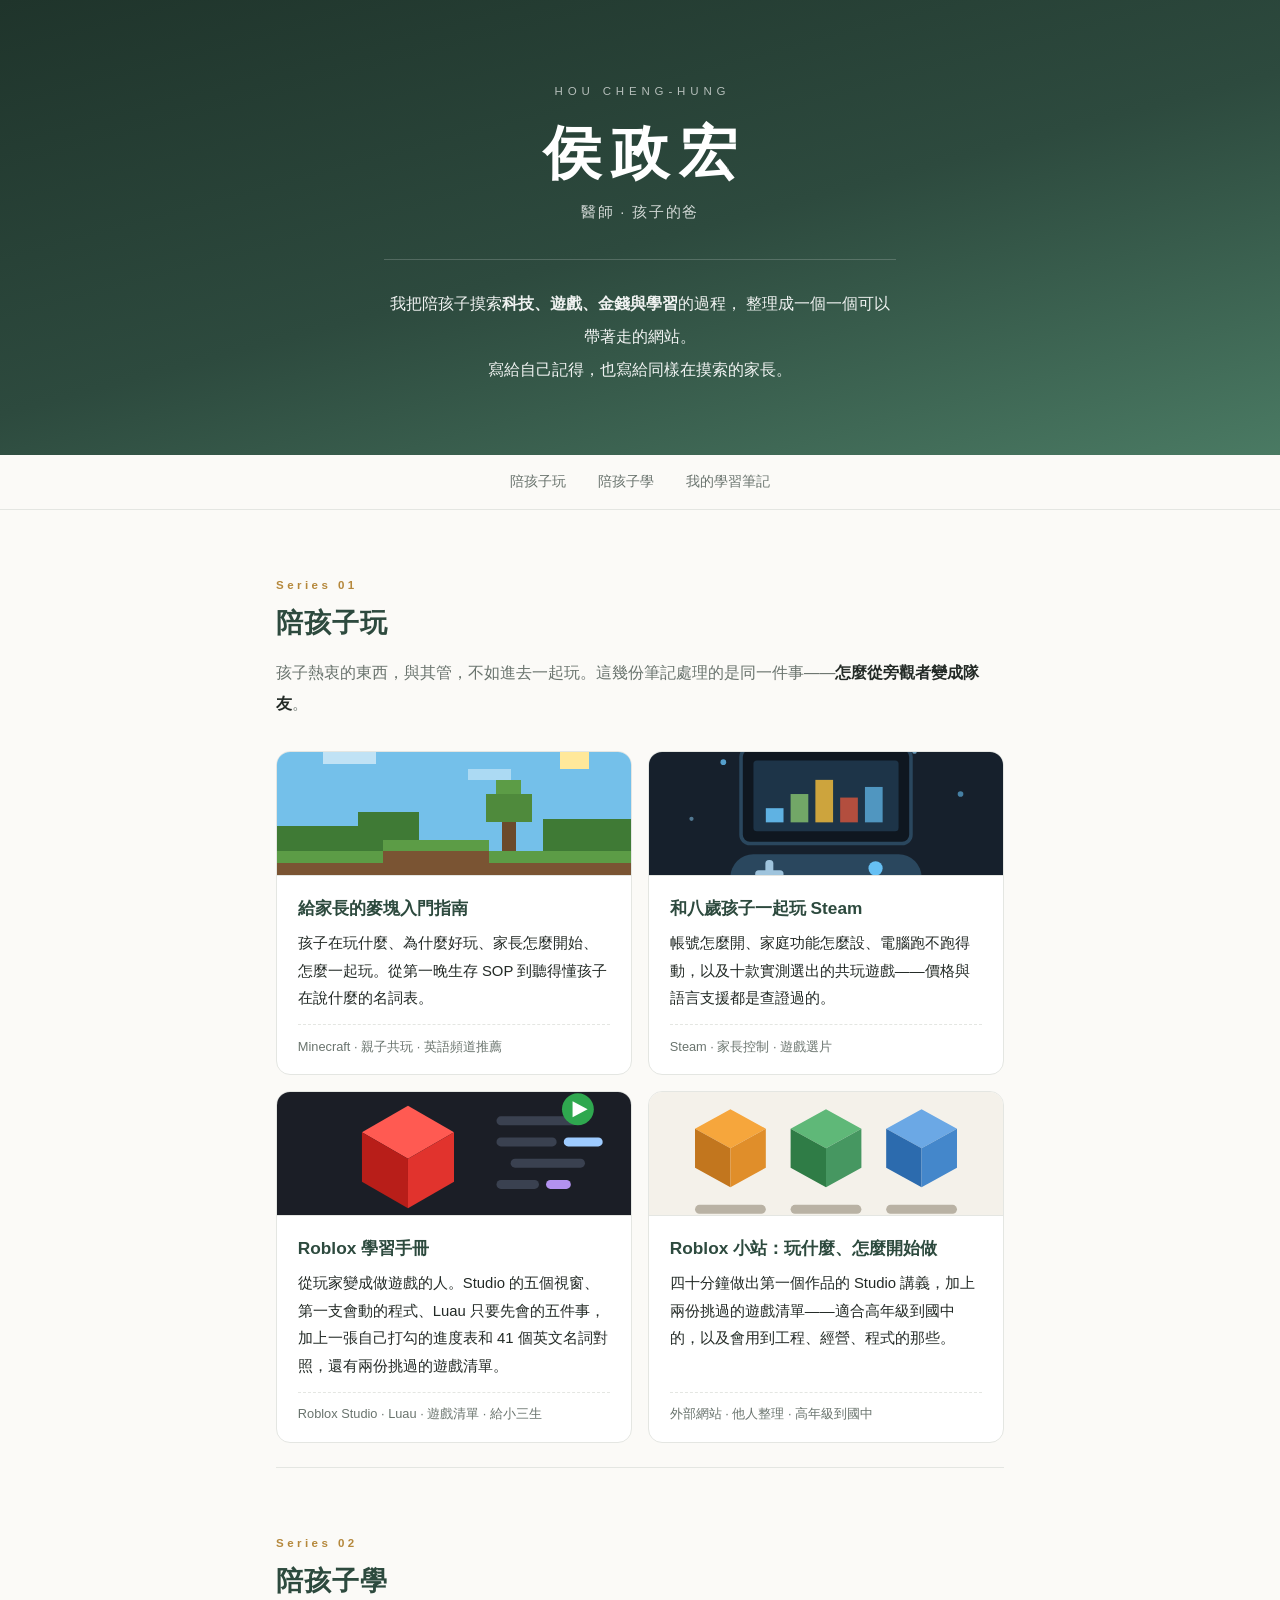
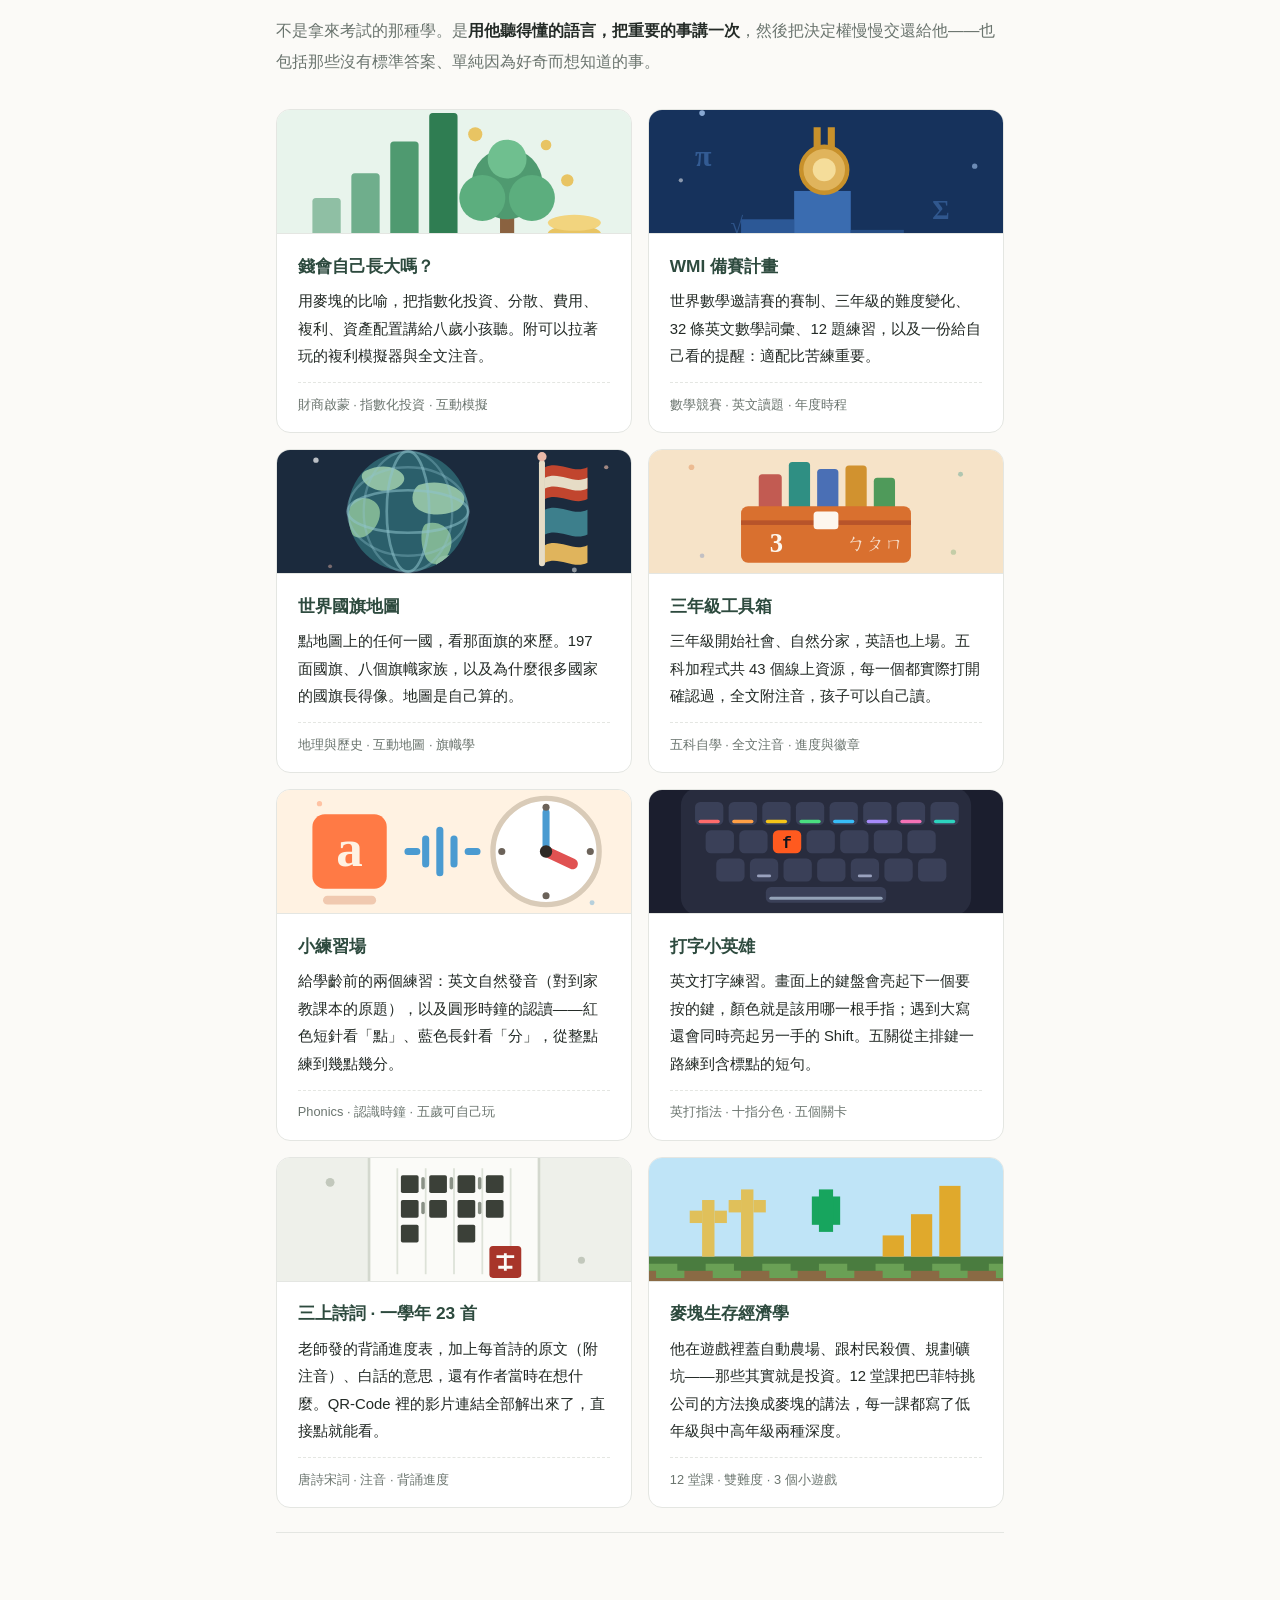
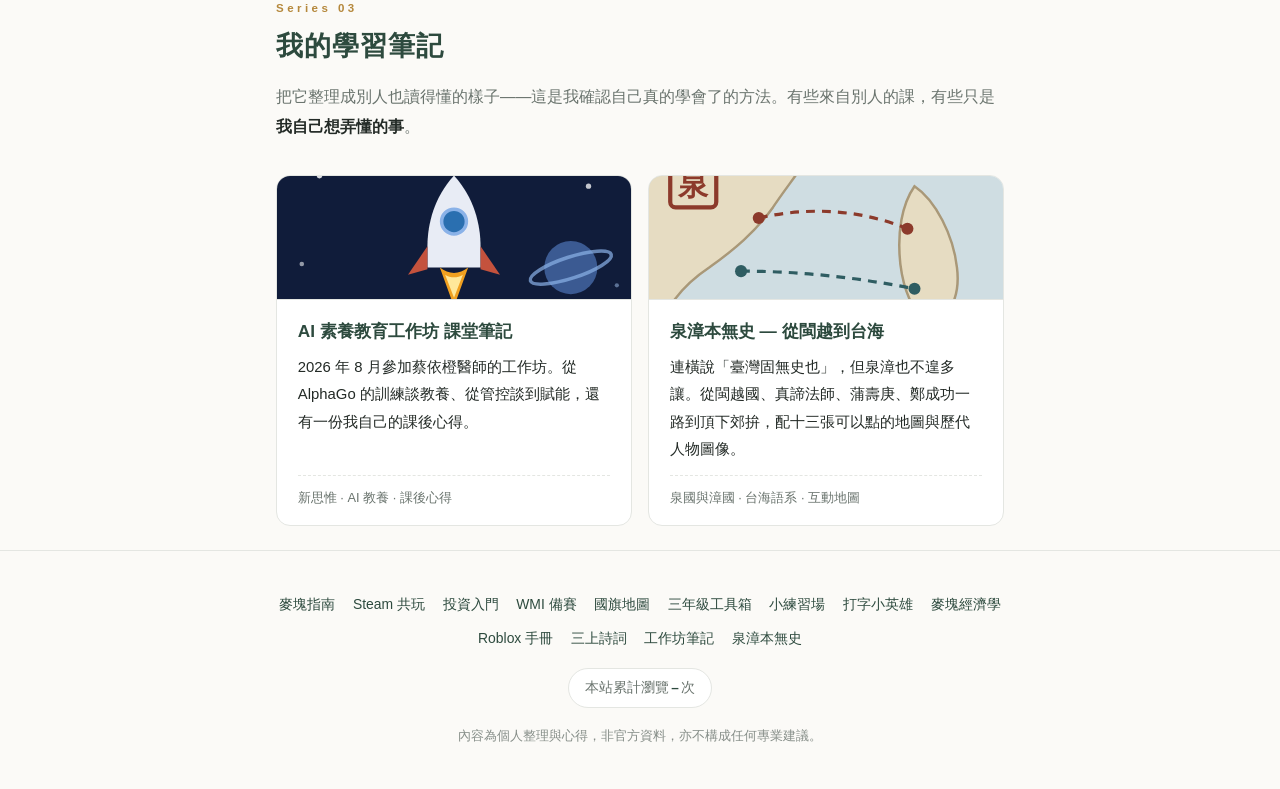
==== index.html @ ff779f2c "roblox: 加兩份自己挑的遊戲清單（第 10、11 章） 不轉載別站內容，重新挑、重新查證後自己寫：  - 10 玩什麼比較好：八款（不課金也玩得下去、開一局就能玩、多人才有趣），   另外三款「" ====
<!DOCTYPE html>
<html lang="zh-Hant">
<head>
<meta charset="UTF-8">
<meta name="viewport" content="width=device-width, initial-scale=1">
<meta name="robots" content="noindex, follow">
<title>侯政宏 — 陪孩子長大的數位筆記</title>
<meta name="description" content="醫師、兩個孩子的爸。把陪孩子摸索科技、遊戲、金錢與學習的過程，寫成一個一個可以帶著走的網站。">
<meta name="theme-color" content="#2d4a3e">
<link rel="stylesheet" href="style.css">
<link rel="icon" href="data:image/svg+xml,<svg xmlns='http://www.w3.org/2000/svg' viewBox='0 0 100 100'><text y='.9em' font-size='88'>🌳</text></svg>">
</head>
<body>

<header class="hero">
  <div class="wrap">
    <p class="kicker">HOU CHENG-HUNG</p>
    <h1>侯政宏</h1>
    <p class="role">醫師 · 孩子的爸</p>
    <p class="lede">
      我把陪孩子摸索<strong>科技、遊戲、金錢與學習</strong>的過程，
      整理成一個一個可以帶著走的網站。<br>
      寫給自己記得，也寫給同樣在摸索的家長。
    </p>
  </div>
</header>

<nav class="toc">
  <div class="wrap">
    <a href="#play">陪孩子玩</a>
    <a href="#learn">陪孩子學</a>
    <a href="#notes">我的學習筆記</a>
  </div>
</nav>

<main class="wrap">

<!-- ═══════ 陪孩子玩 ═══════ -->
<section id="play">
  <p class="series">Series 01</p>
  <h2>陪孩子玩</h2>
  <p class="intro">孩子熱衷的東西，與其管，不如進去一起玩。這幾份筆記處理的是同一件事——<strong>怎麼從旁觀者變成隊友</strong>。</p>

  <div class="cards">
    <a class="card mc" href="https://minecraft-parent-guide.pages.dev" target="_blank" rel="noopener">
      <div class="thumb">
        <svg viewBox="0 0 200 110" preserveAspectRatio="xMidYMid slice" shape-rendering="crispEdges" aria-hidden="true">
          <rect width="200" height="110" fill="#74c0ea"/>
          <rect x="160" y="14" width="16" height="16" fill="#ffe89a"/>
          <rect x="26" y="20" width="30" height="7" fill="#fff" opacity=".55"/>
          <rect x="38" y="13" width="18" height="7" fill="#fff" opacity=".55"/>
          <rect x="108" y="30" width="24" height="6" fill="#fff" opacity=".4"/>
          <rect x="0" y="62" width="46" height="48" fill="#3f7a35"/>
          <rect x="46" y="54" width="34" height="56" fill="#3f7a35"/>
          <rect x="150" y="58" width="50" height="52" fill="#3f7a35"/>
          <rect x="118" y="44" width="26" height="16" fill="#4f8a3c"/>
          <rect x="124" y="36" width="14" height="8" fill="#5c9c46"/>
          <rect x="127" y="60" width="8" height="16" fill="#6b4a2c"/>
          <rect x="0" y="76" width="200" height="7" fill="#5c9c46"/>
          <rect x="0" y="83" width="200" height="27" fill="#7a5433"/>
          <rect x="60" y="70" width="60" height="6" fill="#5c9c46"/>
          <rect x="60" y="76" width="60" height="34" fill="#7a5433"/>
          <rect x="22" y="92" width="8" height="8" fill="#9a958e"/>
          <rect x="166" y="94" width="8" height="8" fill="#4ee1d5"/>
          <rect x="88" y="90" width="8" height="8" fill="#4ee1d5"/>
        </svg>
      </div>
      <div class="body">
        <h3>給家長的麥塊入門指南</h3>
        <p>孩子在玩什麼、為什麼好玩、家長怎麼開始、怎麼一起玩。從第一晚生存 SOP 到聽得懂孩子在說什麼的名詞表。</p>
        <p class="meta">Minecraft · 親子共玩 · 英語頻道推薦</p>
      </div>
    </a>

    <a class="card st" href="https://steam-with-kids.pages.dev" target="_blank" rel="noopener">
      <div class="thumb">
        <svg viewBox="0 0 200 110" preserveAspectRatio="xMidYMid slice" aria-hidden="true">
          <rect width="200" height="110" fill="#16202c"/>
          <circle cx="42" cy="26" r="1.6" fill="#66c0f4" opacity=".8"/>
          <circle cx="150" cy="20" r="1.3" fill="#8ed0f8" opacity=".7"/>
          <circle cx="176" cy="44" r="1.6" fill="#66c0f4" opacity=".6"/>
          <circle cx="24" cy="58" r="1.2" fill="#8ed0f8" opacity=".5"/>
          <rect x="52" y="18" width="96" height="54" rx="5" fill="#0f1720" stroke="#2a475e" stroke-width="2"/>
          <rect x="59" y="25" width="82" height="40" rx="2" fill="#1d3448"/>
          <rect x="66" y="52" width="10" height="8" fill="#66c0f4" opacity=".9"/>
          <rect x="80" y="44" width="10" height="16" fill="#7cb46b" opacity=".9"/>
          <rect x="94" y="36" width="10" height="24" fill="#e0b13c" opacity=".9"/>
          <rect x="108" y="46" width="10" height="14" fill="#c4523d" opacity=".9"/>
          <rect x="122" y="40" width="10" height="20" fill="#66c0f4" opacity=".7"/>
          <rect x="46" y="78" width="108" height="26" rx="13" fill="#2a475e"/>
          <rect x="60" y="87" width="16" height="4.5" rx="2" fill="#9fc4dd"/>
          <rect x="65.75" y="81.25" width="4.5" height="16" rx="2" fill="#9fc4dd"/>
          <circle cx="128" cy="86" r="4" fill="#66c0f4"/>
          <circle cx="138" cy="94" r="4" fill="#7cb46b"/>
          <circle cx="118" cy="94" r="4" fill="#e0b13c"/>
          <circle cx="128" cy="102" r="4" fill="#c4523d"/>
        </svg>
      </div>
      <div class="body">
        <h3>和八歲孩子一起玩 Steam</h3>
        <p>帳號怎麼開、家庭功能怎麼設、電腦跑不跑得動，以及十款實測選出的共玩遊戲——價格與語言支援都是查證過的。</p>
        <p class="meta">Steam · 家長控制 · 遊戲選片</p>
      </div>
    </a>

    <a class="card rb" href="roblox/">
      <div class="thumb">
        <svg viewBox="0 0 200 110" preserveAspectRatio="xMidYMid slice" aria-hidden="true">
          <!-- slice 會裁掉上下，內容集中在 y=20~90 -->
          <rect width="200" height="110" fill="#1B1E26"/>
          <!-- 一塊立體的積木 -->
          <path d="M74 28 L100 43 L74 58 L48 43 Z" fill="#FF5A52"/>
          <path d="M48 43 L74 58 L74 86 L48 71 Z" fill="#B81E19"/>
          <path d="M100 43 L74 58 L74 86 L100 71 Z" fill="#E1332D"/>
          <!-- 旁邊是它的程式碼 -->
          <g fill="#3A4150">
            <rect x="124" y="34" width="46" height="5" rx="2.5"/>
            <rect x="124" y="46" width="34" height="5" rx="2.5"/>
            <rect x="132" y="58" width="42" height="5" rx="2.5"/>
            <rect x="124" y="70" width="24" height="5" rx="2.5"/>
          </g>
          <rect x="162" y="46" width="22" height="5" rx="2.5" fill="#9ECBFF"/>
          <rect x="152" y="70" width="14" height="5" rx="2.5" fill="#B392F0"/>
          <!-- 執行鍵 -->
          <circle cx="170" cy="30" r="9" fill="#2FA84F"/>
          <path d="M167 25.5 L175.5 30 L167 34.5 Z" fill="#fff"/>
        </svg>
      </div>
      <div class="body">
        <h3>Roblox 學習手冊</h3>
        <p>從玩家變成做遊戲的人。Studio 的五個視窗、第一支會動的程式、Luau 只要先會的五件事，加上一張自己打勾的進度表和 41 個英文名詞對照，還有兩份挑過的遊戲清單。</p>
        <p class="meta">Roblox Studio · Luau · 遊戲清單 · 給小三生</p>
      </div>
    </a>

    <a class="card rl" href="https://roblox-lessons.kerker0415.workers.dev" target="_blank" rel="noopener">
      <div class="thumb">
        <svg viewBox="0 0 200 110" preserveAspectRatio="xMidYMid slice" aria-hidden="true">
          <rect width="200" height="110" fill="#F4F1EA"/>
          <!-- 三塊積木＝三份清單 -->
          <path d="M46 30 L66 41 L46 52 L26 41 Z" fill="#F6A63C"/>
          <path d="M26 41 L46 52 L46 74 L26 63 Z" fill="#C2761E"/>
          <path d="M66 41 L46 52 L46 74 L66 63 Z" fill="#E08E2A"/>
          <path d="M100 30 L120 41 L100 52 L80 41 Z" fill="#5FB878"/>
          <path d="M80 41 L100 52 L100 74 L80 63 Z" fill="#2F7C46"/>
          <path d="M120 41 L100 52 L100 74 L120 63 Z" fill="#469761"/>
          <path d="M154 30 L174 41 L154 52 L134 41 Z" fill="#6BA8E5"/>
          <path d="M134 41 L154 52 L154 74 L134 63 Z" fill="#2C6BAE"/>
          <path d="M174 41 L154 52 L154 74 L174 63 Z" fill="#4487CB"/>
          <rect x="26" y="84" width="40" height="5" rx="2.5" fill="#B9B2A4"/>
          <rect x="80" y="84" width="40" height="5" rx="2.5" fill="#B9B2A4"/>
          <rect x="134" y="84" width="40" height="5" rx="2.5" fill="#B9B2A4"/>
        </svg>
      </div>
      <div class="body">
        <h3>Roblox 小站：玩什麼、怎麼開始做</h3>
        <p>四十分鐘做出第一個作品的 Studio 講義，加上兩份挑過的遊戲清單——適合高年級到國中的，以及會用到工程、經營、程式的那些。</p>
        <p class="meta">外部網站 · 他人整理 · 高年級到國中</p>
      </div>
    </a>
  </div>
</section>

<!-- ═══════ 陪孩子學 ═══════ -->
<section id="learn">
  <p class="series">Series 02</p>
  <h2>陪孩子學</h2>
  <p class="intro">不是拿來考試的那種學。是<strong>用他聽得懂的語言，把重要的事講一次</strong>，然後把決定權慢慢交還給他——也包括那些沒有標準答案、單純因為好奇而想知道的事。</p>

  <div class="cards">
    <a class="card iv" href="https://kids-investing.pages.dev" target="_blank" rel="noopener">
      <div class="thumb">
        <svg viewBox="0 0 200 110" preserveAspectRatio="xMidYMid slice" aria-hidden="true">
          <rect width="200" height="110" fill="#e8f4ec"/>
          <rect x="0" y="92" width="200" height="18" fill="#c9e3d2"/>
          <rect x="20" y="70" width="16" height="22" rx="2" fill="#8fbfa4"/>
          <rect x="42" y="56" width="16" height="36" rx="2" fill="#6fae8c"/>
          <rect x="64" y="38" width="16" height="54" rx="2" fill="#4f9a70"/>
          <rect x="86" y="22" width="16" height="70" rx="2" fill="#2f7d52"/>
          <rect x="126" y="80" width="8" height="14" fill="#8a6240"/>
          <circle cx="130" cy="62" r="20" fill="#4f9a70"/>
          <circle cx="116" cy="70" r="13" fill="#5cae7e"/>
          <circle cx="144" cy="70" r="13" fill="#5cae7e"/>
          <circle cx="130" cy="48" r="11" fill="#6fbf8f"/>
          <ellipse cx="168" cy="96" rx="15" ry="4.5" fill="#d9b04a"/>
          <ellipse cx="168" cy="90" rx="15" ry="4.5" fill="#e8c463"/>
          <ellipse cx="168" cy="84" rx="15" ry="4.5" fill="#f2d47e"/>
          <circle cx="112" cy="34" r="4" fill="#e8c463"/>
          <circle cx="152" cy="40" r="3" fill="#e8c463"/>
          <circle cx="164" cy="60" r="3.5" fill="#e8c463"/>
        </svg>
      </div>
      <div class="body">
        <h3>錢會自己長大嗎？</h3>
        <p>用麥塊的比喻，把指數化投資、分散、費用、複利、資產配置講給八歲小孩聽。附可以拉著玩的複利模擬器與全文注音。</p>
        <p class="meta">財商啟蒙 · 指數化投資 · 互動模擬</p>
      </div>
    </a>

    <a class="card wm" href="https://wmi-prep.pages.dev" target="_blank" rel="noopener">
      <div class="thumb">
        <svg viewBox="0 0 200 110" preserveAspectRatio="xMidYMid slice" aria-hidden="true">
          <rect width="200" height="110" fill="#16325c"/>
          <circle cx="30" cy="22" r="1.6" fill="#a5c6f0" opacity=".8"/>
          <circle cx="168" cy="18" r="1.3" fill="#fff" opacity=".7"/>
          <circle cx="184" cy="52" r="1.5" fill="#a5c6f0" opacity=".6"/>
          <circle cx="18" cy="60" r="1.2" fill="#fff" opacity=".5"/>
          <text x="26" y="52" font-size="17" font-weight="700" fill="#4b7dc0" opacity=".55" font-family="Georgia,serif">π</text>
          <text x="160" y="82" font-size="15" font-weight="700" fill="#4b7dc0" opacity=".5" font-family="Georgia,serif">Σ</text>
          <text x="46" y="90" font-size="13" font-weight="700" fill="#4b7dc0" opacity=".45" font-family="Georgia,serif">√</text>
          <rect x="52" y="82" width="30" height="28" fill="#2c5896"/>
          <rect x="82" y="66" width="32" height="44" fill="#3a6cb0"/>
          <rect x="114" y="88" width="30" height="22" fill="#264d84"/>
          <text x="62" y="102" font-size="13" font-weight="800" fill="#a5c6f0">2</text>
          <text x="93" y="104" font-size="13" font-weight="800" fill="#cfe0f7">1</text>
          <text x="124" y="105" font-size="12" font-weight="800" fill="#8fb2e0">3</text>
          <rect x="93" y="30" width="4" height="16" fill="#c8912b"/>
          <rect x="101" y="30" width="4" height="16" fill="#c8912b"/>
          <circle cx="99" cy="54" r="13" fill="#e0b45c" stroke="#c8912b" stroke-width="2.5"/>
          <circle cx="99" cy="54" r="6.5" fill="#f5dd9a"/>
        </svg>
      </div>
      <div class="body">
        <h3>WMI 備賽計畫</h3>
        <p>世界數學邀請賽的賽制、三年級的難度變化、32 條英文數學詞彙、12 題練習，以及一份給自己看的提醒：適配比苦練重要。</p>
        <p class="meta">數學競賽 · 英文讀題 · 年度時程</p>
      </div>
    </a>

    <a class="card wf" href="https://world-flags.pages.dev" target="_blank" rel="noopener">
      <div class="thumb">
        <svg viewBox="0 0 200 110" preserveAspectRatio="xMidYMid slice" aria-hidden="true">
          <!-- slice 會裁掉上下，重要內容都放在 y=20~90 之間 -->
          <defs><clipPath id="wf-globe"><circle cx="74" cy="55" r="34"/></clipPath></defs>
          <rect width="200" height="110" fill="#1b2a3d"/>
          <circle cx="22" cy="26" r="1.5" fill="#fff" opacity=".7"/>
          <circle cx="186" cy="30" r="1.2" fill="#e9b8a8" opacity=".65"/>
          <circle cx="168" cy="88" r="1.4" fill="#fff" opacity=".5"/>
          <circle cx="30" cy="86" r="1.1" fill="#e9b8a8" opacity=".45"/>
          <!-- 地球 -->
          <circle cx="74" cy="55" r="34" fill="#2b5f6b"/>
          <!-- 陸塊夾在球內，不會溢出邊緣 -->
          <g clip-path="url(#wf-globe)">
            <path d="M50 32c8-4 17-3 21 2 3 4-2 8-7 9-6 1-12-1-15-5-2-3-1-5 1-6z" fill="#8fbfa4"/>
            <path d="M45 48c6-2 12 1 13 6 1 6-3 12-8 15-4 2-8 0-9-4-2-7 0-15 4-17z" fill="#7fb494"/>
            <path d="M80 40c9-3 19-1 24 4 4 4 1 9-4 11-8 3-18 2-22-3-3-4-1-10 2-12z" fill="#8fbfa4"/>
            <path d="M84 62c6-2 12 1 14 6 2 6-1 13-6 16-4 2-8-1-9-6-2-6-2-14 1-16z" fill="#7fb494"/>
            <path d="M95 80c4-1 8 1 8 4s-4 6-8 5-6-3-5-6c1-2 3-3 5-3z" fill="#8fbfa4"/>
          </g>
          <ellipse cx="74" cy="55" rx="34" ry="12" fill="none" stroke="#8fc4cd" stroke-width="1.5" opacity=".55"/>
          <ellipse cx="74" cy="55" rx="34" ry="25" fill="none" stroke="#8fc4cd" stroke-width="1.3" opacity=".35"/>
          <ellipse cx="74" cy="55" rx="12" ry="34" fill="none" stroke="#8fc4cd" stroke-width="1.5" opacity=".55"/>
          <ellipse cx="74" cy="55" rx="25" ry="34" fill="none" stroke="#8fc4cd" stroke-width="1.3" opacity=".35"/>
          <!-- 旗桿與國旗 -->
          <rect x="148" y="26" width="3.4" height="60" rx="1.7" fill="#e6dcc6"/>
          <circle cx="149.7" cy="24" r="2.6" fill="#e9b8a8"/>
          <path d="M151.4 30c8-4 16 4 24 0v18c-8 4-16-4-24 0z" fill="#c1452e"/>
          <path d="M151.4 36c8-4 16 4 24 0v6c-8 4-16-4-24 0z" fill="#e6dcc6"/>
          <path d="M151.4 54c8-4 16 4 24 0v14c-8 4-16-4-24 0z" fill="#3d7f8c"/>
          <path d="M151.4 74c8-4 16 4 24 0v10c-8 4-16-4-24 0z" fill="#e0b45c"/>
        </svg>
      </div>
      <div class="body">
        <h3>世界國旗地圖</h3>
        <p>點地圖上的任何一國，看那面旗的來歷。197 面國旗、八個旗幟家族，以及為什麼很多國家的國旗長得像。地圖是自己算的。</p>
        <p class="meta">地理與歷史 · 互動地圖 · 旗幟學</p>
      </div>
    </a>

    <a class="card g3" href="https://grade3-toolbox.pages.dev" target="_blank" rel="noopener">
      <div class="thumb">
        <svg viewBox="0 0 200 110" preserveAspectRatio="xMidYMid slice" aria-hidden="true">
          <!-- slice 會裁掉上下，內容集中在 y=20~90 -->
          <rect width="200" height="110" fill="#f6e3c8"/>
          <circle cx="24" cy="30" r="1.6" fill="#d9702f" opacity=".35"/>
          <circle cx="176" cy="34" r="1.4" fill="#2f8f83" opacity=".35"/>
          <circle cx="30" cy="80" r="1.3" fill="#4a6fb5" opacity=".3"/>
          <circle cx="172" cy="78" r="1.5" fill="#4f9a5a" opacity=".3"/>
          <!-- 箱子後面露出來的五科 -->
          <rect x="62" y="34" width="13" height="22" rx="2" fill="#c25b52"/>
          <rect x="79" y="27" width="12" height="29" rx="2" fill="#2f8f83"/>
          <rect x="95" y="31" width="12" height="25" rx="2" fill="#4a6fb5"/>
          <rect x="111" y="29" width="12" height="27" rx="2" fill="#d1922f"/>
          <rect x="127" y="36" width="12" height="20" rx="2" fill="#4f9a5a"/>
          <!-- 工具箱 -->
          <rect x="52" y="52" width="96" height="32" rx="4" fill="#d9702f"/>
          <rect x="52" y="60" width="96" height="2.6" fill="#b8542a"/>
          <rect x="93" y="55" width="14" height="10" rx="2" fill="#fdf7ee"/>
          <text x="72" y="78" font-family="Georgia, serif" font-size="15" font-weight="700"
                fill="#fdf7ee" text-anchor="middle">3</text>
          <text x="128" y="77" font-family="Georgia, serif" font-size="11"
                fill="#fdf7ee" opacity=".85" text-anchor="middle">ㄅㄆㄇ</text>
        </svg>
      </div>
      <div class="body">
        <h3>三年級工具箱</h3>
        <p>三年級開始社會、自然分家，英語也上場。五科加程式共 43 個線上資源，每一個都實際打開確認過，全文附注音，孩子可以自己讀。</p>
        <p class="meta">五科自學 · 全文注音 · 進度與徽章</p>
      </div>
    </a>

    <a class="card kp" href="https://kids-practice-7q9.pages.dev" target="_blank" rel="noopener">
      <div class="thumb">
        <svg viewBox="0 0 200 110" preserveAspectRatio="xMidYMid slice" aria-hidden="true">
          <!-- slice 會裁掉上下，內容集中在 y=20~90 -->
          <rect width="200" height="110" fill="#fff2e2"/>
          <circle cx="24" cy="28" r="1.5" fill="#ff7a45" opacity=".4"/>
          <circle cx="178" cy="84" r="1.4" fill="#4a9bd1" opacity=".4"/>
          <!-- 左：字母卡 -->
          <rect x="20" y="34" width="42" height="42" rx="7" fill="#ff7a45"/>
          <text x="41" y="63" font-family="Georgia, serif" font-size="30" font-weight="700"
                fill="#fff2e2" text-anchor="middle">a</text>
          <rect x="26" y="80" width="30" height="5" rx="2.5" fill="#f0c9b0"/>
          <!-- 中：發音波 -->
          <path d="M74 55h5M84 48v14M92 43v24M100 48v14M108 55h5" stroke="#4a9bd1"
                stroke-width="4" stroke-linecap="round" fill="none"/>
          <!-- 右：時鐘（短針紅、長針藍，與站內一致） -->
          <circle cx="152" cy="55" r="30" fill="#fff" stroke="#d9cbb8" stroke-width="3"/>
          <line x1="152" y1="55" x2="152" y2="33" stroke="#4a9bd1" stroke-width="4" stroke-linecap="round"/>
          <line x1="152" y1="55" x2="167" y2="62" stroke="#e05252" stroke-width="6" stroke-linecap="round"/>
          <circle cx="152" cy="55" r="3.5" fill="#2f2a26"/>
          <circle cx="152" cy="30" r="2" fill="#6b6259"/><circle cx="177" cy="55" r="2" fill="#6b6259"/>
          <circle cx="152" cy="80" r="2" fill="#6b6259"/><circle cx="127" cy="55" r="2" fill="#6b6259"/>
        </svg>
      </div>
      <div class="body">
        <h3>小練習場</h3>
        <p>給學齡前的兩個練習：英文自然發音（對到家教課本的原題），以及圓形時鐘的認讀——紅色短針看「點」、藍色長針看「分」，從整點練到幾點幾分。</p>
        <p class="meta">Phonics · 認識時鐘 · 五歲可自己玩</p>
      </div>
    </a>

    <a class="card th" href="typing-hero/">
      <div class="thumb">
        <svg viewBox="0 0 200 110" preserveAspectRatio="xMidYMid slice" aria-hidden="true">
          <!-- slice 會裁掉上下，鍵盤壓在 y=27~84 之間 -->
          <rect width="200" height="110" fill="#1B1E2E"/>
          <rect x="18" y="19" width="164" height="72" rx="10" fill="#282C3E"/>
          <!-- 第一排：鍵底的顏色線就是該用哪根手指 -->
          <g fill="#3A4058">
            <rect x="26" y="27" width="16" height="13" rx="3"/>
            <rect x="45" y="27" width="16" height="13" rx="3"/>
            <rect x="64" y="27" width="16" height="13" rx="3"/>
            <rect x="83" y="27" width="16" height="13" rx="3"/>
            <rect x="102" y="27" width="16" height="13" rx="3"/>
            <rect x="121" y="27" width="16" height="13" rx="3"/>
            <rect x="140" y="27" width="16" height="13" rx="3"/>
            <rect x="159" y="27" width="16" height="13" rx="3"/>
          </g>
          <g>
            <rect x="28" y="37" width="12" height="2" rx="1" fill="#FF6B6B"/>
            <rect x="47" y="37" width="12" height="2" rx="1" fill="#FF9F45"/>
            <rect x="66" y="37" width="12" height="2" rx="1" fill="#F5C518"/>
            <rect x="85" y="37" width="12" height="2" rx="1" fill="#4ADE80"/>
            <rect x="104" y="37" width="12" height="2" rx="1" fill="#38BDF8"/>
            <rect x="123" y="37" width="12" height="2" rx="1" fill="#A78BFA"/>
            <rect x="142" y="37" width="12" height="2" rx="1" fill="#F472B6"/>
            <rect x="161" y="37" width="12" height="2" rx="1" fill="#2DD4BF"/>
          </g>
          <!-- 第二排：中間那顆是「下一個要按的鍵」，亮成該手指的顏色 -->
          <g fill="#3A4058">
            <rect x="32" y="43" width="16" height="13" rx="3"/>
            <rect x="51" y="43" width="16" height="13" rx="3"/>
            <rect x="89" y="43" width="16" height="13" rx="3"/>
            <rect x="108" y="43" width="16" height="13" rx="3"/>
            <rect x="127" y="43" width="16" height="13" rx="3"/>
            <rect x="146" y="43" width="16" height="13" rx="3"/>
          </g>
          <rect x="70" y="43" width="16" height="13" rx="3" fill="#FF5A1F"/>
          <text x="78" y="53" font-size="9" font-weight="700" fill="#10131C"
                font-family="Consolas, ui-monospace, monospace" text-anchor="middle">f</text>
          <!-- 第三排：F、J 上的定位凸點 -->
          <g fill="#3A4058">
            <rect x="38" y="59" width="16" height="13" rx="3"/>
            <rect x="57" y="59" width="16" height="13" rx="3"/>
            <rect x="76" y="59" width="16" height="13" rx="3"/>
            <rect x="95" y="59" width="16" height="13" rx="3"/>
            <rect x="114" y="59" width="16" height="13" rx="3"/>
            <rect x="133" y="59" width="16" height="13" rx="3"/>
            <rect x="152" y="59" width="16" height="13" rx="3"/>
          </g>
          <rect x="61" y="68" width="8" height="1.6" rx="0.8" fill="#9AA2BE"/>
          <rect x="118" y="68" width="8" height="1.6" rx="0.8" fill="#9AA2BE"/>
          <!-- 空白鍵 -->
          <rect x="66" y="75" width="68" height="9" rx="3" fill="#3A4058"/>
          <rect x="68" y="80.5" width="64" height="1.8" rx="0.9" fill="#94A3B8"/>
        </svg>
      </div>
      <div class="body">
        <h3>打字小英雄</h3>
        <p>英文打字練習。畫面上的鍵盤會亮起下一個要按的鍵，顏色就是該用哪一根手指；遇到大寫還會同時亮起另一手的 Shift。五關從主排鍵一路練到含標點的短句。</p>
        <p class="meta">英打指法 · 十指分色 · 五個關卡</p>
      </div>
    </a>

    <a class="card po" href="poems/">
      <div class="thumb">
        <svg viewBox="0 0 200 110" preserveAspectRatio="xMidYMid slice" aria-hidden="true">
          <!-- slice 會裁掉上下，內容集中在 y=20~90 -->
          <rect width="200" height="110" fill="#EEF0EA"/>
          <!-- 一張詩箋，直式行線 -->
          <rect x="52" y="18" width="96" height="76" rx="2" fill="#FBFBF8" stroke="#D3D8CE" stroke-width="1.5"/>
          <g stroke="#DDE2D8" stroke-width="1">
            <path d="M68 26 V86 M84 26 V86 M100 26 V86 M116 26 V86 M132 26 V86"/>
          </g>
          <!-- 直排的字，用短線代表 -->
          <g fill="#3B4038">
            <rect x="70" y="30" width="10" height="10" rx="1"/>
            <rect x="70" y="44" width="10" height="10" rx="1"/>
            <rect x="70" y="58" width="10" height="10" rx="1"/>
            <rect x="86" y="30" width="10" height="10" rx="1"/>
            <rect x="86" y="44" width="10" height="10" rx="1"/>
            <rect x="102" y="30" width="10" height="10" rx="1"/>
            <rect x="102" y="44" width="10" height="10" rx="1"/>
            <rect x="102" y="58" width="10" height="10" rx="1"/>
            <rect x="118" y="30" width="10" height="10" rx="1"/>
            <rect x="118" y="44" width="10" height="10" rx="1"/>
          </g>
          <!-- 注音：字右邊的小點 -->
          <g fill="#8A9186">
            <rect x="81.5" y="31" width="2" height="7" rx="1"/>
            <rect x="81.5" y="45" width="2" height="7" rx="1"/>
            <rect x="97.5" y="31" width="2" height="7" rx="1"/>
            <rect x="113.5" y="31" width="2" height="7" rx="1"/>
            <rect x="113.5" y="45" width="2" height="7" rx="1"/>
          </g>
          <!-- 印泥章 -->
          <rect x="120" y="70" width="18" height="18" rx="2" fill="#A8352A"/>
          <g stroke="#FBFBF8" stroke-width="1.6" fill="none">
            <path d="M124 76 h10 M129 74 v10 M125 82 h8"/>
          </g>
          <!-- 左右留白處的墨點 -->
          <circle cx="30" cy="34" r="2.5" fill="#C2C8BC"/>
          <circle cx="172" cy="78" r="2" fill="#C2C8BC"/>
        </svg>
      </div>
      <div class="body">
        <h3>三上詩詞 · 一學年 23 首</h3>
        <p>老師發的背誦進度表，加上每首詩的原文（附注音）、白話的意思，還有作者當時在想什麼。QR-Code 裡的影片連結全部解出來了，直接點就能看。</p>
        <p class="meta">唐詩宋詞 · 注音 · 背誦進度</p>
      </div>
    </a>

    <a class="card me" href="https://minecraft-economy-9l2.pages.dev" target="_blank" rel="noopener">
      <div class="thumb">
        <svg viewBox="0 0 200 110" preserveAspectRatio="xMidYMid slice" aria-hidden="true">
          <!-- 全部用直角方塊，不用曲線——麥塊的識別就是方塊 -->
          <rect width="200" height="110" fill="#bfe4f7"/>
          <rect x="0" y="76" width="200" height="34" fill="#8a6a44"/>
          <rect x="0" y="76" width="200" height="8" fill="#4a7c3f"/>
          <rect x="0" y="82" width="200" height="4"
                fill="none" stroke="#6aa055" stroke-width="4" stroke-dasharray="16 16"/>
          <!-- 左：一株小麥 -->
          <g fill="#e0c05a">
            <rect x="30" y="44" width="7" height="32"/><rect x="23" y="50" width="7" height="7"/><rect x="37" y="50" width="7" height="7"/>
            <rect x="52" y="38" width="7" height="38"/><rect x="45" y="44" width="7" height="7"/><rect x="59" y="44" width="7" height="7"/>
          </g>
          <!-- 中：綠寶石 -->
          <g fill="#17a55e">
            <rect x="92" y="42" width="16" height="16"/><rect x="96" y="38" width="8" height="24"/>
          </g>
          <!-- 右：一根柱子上疊高的方塊，代表會長大 -->
          <g fill="#e0a92c">
            <rect x="132" y="64" width="12" height="12"/>
            <rect x="148" y="52" width="12" height="24"/>
            <rect x="164" y="36" width="12" height="40"/>
          </g>
        </svg>
      </div>
      <div class="body">
        <h3>麥塊生存經濟學</h3>
        <p>他在遊戲裡蓋自動農場、跟村民殺價、規劃礦坑——那些其實就是投資。12 堂課把巴菲特挑公司的方法換成麥塊的講法，每一課都寫了低年級與中高年級兩種深度。</p>
        <p class="meta">12 堂課 · 雙難度 · 3 個小遊戲</p>
      </div>
    </a>
  </div>
</section>

<!-- ═══════ 學習筆記 ═══════ -->
<section id="notes">
  <p class="series">Series 03</p>
  <h2>我的學習筆記</h2>
  <p class="intro">把它整理成別人也讀得懂的樣子——這是我確認自己真的學會了的方法。有些來自別人的課，有些只是<strong>我自己想弄懂的事</strong>。</p>

  <div class="cards">
    <a class="card ai" href="https://ai-literacy-notes.pages.dev" target="_blank" rel="noopener">
      <div class="thumb">
        <svg viewBox="0 0 200 110" preserveAspectRatio="xMidYMid slice" aria-hidden="true">
          <rect width="200" height="110" fill="#101c3a"/>
          <circle cx="24" cy="20" r="1.6" fill="#fff" opacity=".85"/>
          <circle cx="58" cy="12" r="1.1" fill="#a5c6f0" opacity=".7"/>
          <circle cx="176" cy="26" r="1.5" fill="#fff" opacity=".75"/>
          <circle cx="150" cy="14" r="1.1" fill="#a5c6f0" opacity=".6"/>
          <circle cx="14" cy="70" r="1.3" fill="#fff" opacity=".55"/>
          <circle cx="192" cy="82" r="1.2" fill="#a5c6f0" opacity=".5"/>
          <circle cx="36" cy="96" r="1.4" fill="#fff" opacity=".45"/>
          <circle cx="166" cy="72" r="15" fill="#3b5a92"/>
          <ellipse cx="166" cy="72" rx="24" ry="6" fill="none" stroke="#8ab2e8" stroke-width="2" opacity=".7" transform="rotate(-18 166 72)"/>
          <path d="M100 20 c11 12 15 27 15 40 l0 12 -30 0 0 -12 c0 -13 4 -28 15 -40 z" fill="#e8ecf5"/>
          <circle cx="100" cy="46" r="7" fill="#2a6fb0" stroke="#8ab2e8" stroke-width="2"/>
          <path d="M85 60 l-11 16 11 -3 z" fill="#c4523d"/>
          <path d="M115 60 l11 16 -11 -3 z" fill="#c4523d"/>
          <path d="M92 72 l8 22 8 -22 c-5 4 -11 4 -16 0 z" fill="#f0a020"/>
          <path d="M95 76 l5 13 5 -13 c-3 2 -7 2 -10 0 z" fill="#ffe89a"/>
        </svg>
      </div>
      <div class="body">
        <h3>AI 素養教育工作坊 課堂筆記</h3>
        <p>2026 年 8 月參加蔡依橙醫師的工作坊。從 AlphaGo 的訓練談教養、從管控談到賦能，還有一份我自己的課後心得。</p>
        <p class="meta">新思惟 · AI 教養 · 課後心得</p>
      </div>
    </a>

    <a class="card qz" href="https://taihai-history.pages.dev" target="_blank" rel="noopener">
      <div class="thumb">
        <svg viewBox="0 0 200 110" preserveAspectRatio="xMidYMid slice" aria-hidden="true">
          <rect width="200" height="110" fill="#cfdde2"/>
          <!-- 閩地：泉漳一帶的海岸 -->
          <path d="M0 0 L96 0 C88 14 78 26 70 38 C60 52 48 62 34 72 C22 80 10 92 4 110 L0 110 Z" fill="#e6dcc2"/>
          <path d="M96 0 C88 14 78 26 70 38 C60 52 48 62 34 72 C22 80 10 92 4 110" fill="none" stroke="#a99878" stroke-width="1.4"/>
          <!-- 台灣 -->
          <path d="M150 26 C162 34 172 54 174 72 C176 88 170 100 160 104 C150 100 144 86 142 70 C140 52 143 36 150 26 Z" fill="#e6dcc2" stroke="#a99878" stroke-width="1.4"/>
          <!-- 對渡航線 -->
          <path d="M62 44 Q106 34 146 50" fill="none" stroke="#8c3a2b" stroke-width="1.8" stroke-dasharray="5 4"/>
          <path d="M52 74 Q100 74 150 84" fill="none" stroke="#2f5d62" stroke-width="1.8" stroke-dasharray="5 4"/>
          <!-- 口岸 -->
          <circle cx="62" cy="44" r="3.4" fill="#8c3a2b"/>
          <circle cx="146" cy="50" r="3.4" fill="#8c3a2b"/>
          <circle cx="52" cy="74" r="3.4" fill="#2f5d62"/>
          <circle cx="150" cy="84" r="3.4" fill="#2f5d62"/>
          <!-- 鈐印 -->
          <rect x="12" y="12" width="26" height="26" rx="3" fill="none" stroke="#8c3a2b" stroke-width="2.4"/>
          <text x="25" y="31" text-anchor="middle" font-size="17" font-weight="700"
                font-family="Noto Serif TC, Songti TC, PMingLiU, serif" fill="#8c3a2b">泉</text>
        </svg>
      </div>
      <div class="body">
        <h3>泉漳本無史 — 從閩越到台海</h3>
        <p>連橫說「臺灣固無史也」，但泉漳也不遑多讓。從閩越國、真諦法師、蒲壽庚、鄭成功一路到頂下郊拚，配十三張可以點的地圖與歷代人物圖像。</p>
        <p class="meta">泉國與漳國 · 台海語系 · 互動地圖</p>
      </div>
    </a>
  </div>
</section>

</main>

<footer>
  <div class="wrap">
    <p class="sites">
      <a href="https://minecraft-parent-guide.pages.dev" target="_blank" rel="noopener">麥塊指南</a>
      <a href="https://steam-with-kids.pages.dev" target="_blank" rel="noopener">Steam 共玩</a>
      <a href="https://kids-investing.pages.dev" target="_blank" rel="noopener">投資入門</a>
      <a href="https://wmi-prep.pages.dev" target="_blank" rel="noopener">WMI 備賽</a>
      <a href="https://world-flags.pages.dev" target="_blank" rel="noopener">國旗地圖</a>
      <a href="https://grade3-toolbox.pages.dev" target="_blank" rel="noopener">三年級工具箱</a>
      <a href="https://kids-practice-7q9.pages.dev" target="_blank" rel="noopener">小練習場</a>
      <a href="typing-hero/">打字小英雄</a>
      <a href="https://minecraft-economy-9l2.pages.dev" target="_blank" rel="noopener">麥塊經濟學</a>
      <a href="roblox/">Roblox 手冊</a>
      <a href="poems/">三上詩詞</a>
      <a href="https://ai-literacy-notes.pages.dev" target="_blank" rel="noopener">工作坊筆記</a>
      <a href="https://taihai-history.pages.dev" target="_blank" rel="noopener">泉漳本無史</a>
    </p>
    <p id="counter" class="counter" hidden>
      本站累計瀏覽 <strong id="view-count">–</strong> 次
    </p>
    <p class="small">內容為個人整理與心得，非官方資料，亦不構成任何專業建議。</p>
  </div>
</footer>

<script src="counter.js"></script>
</body>
</html>
---- style.css ----
/* ═══════════════════════════════════════
   侯政宏 — 個人網站
   ═══════════════════════════════════════ */

:root {
  --bg:       #fbfaf7;
  --surface:  #ffffff;
  --text:     #232a26;
  --muted:    #6a746e;
  --line:     #e4e6e2;
  --green:    #2d4a3e;
  --green-lt: #4a7a63;
  --gold:     #b5883c;
  --radius: 14px;
  --wrap: 48rem;
}

@media (prefers-color-scheme: dark) {
  :root {
    --bg:       #141715;
    --surface:  #1d211e;
    --text:     #e6eae7;
    --muted:    #99a29c;
    --line:     #2c322e;
    --green:    #7fb99c;
    --green-lt: #9bcdb3;
    --gold:     #d8ab63;
  }
}

* { box-sizing: border-box; }
html { scroll-behavior: smooth; scroll-padding-top: 4.5rem; }

body {
  margin: 0;
  background: var(--bg);
  color: var(--text);
  font-family: "Noto Sans TC", "Microsoft JhengHei", "PingFang TC",
               -apple-system, BlinkMacSystemFont, "Segoe UI", sans-serif;
  font-size: 17px;
  line-height: 1.95;
  -webkit-font-smoothing: antialiased;
}

.wrap { max-width: var(--wrap); margin: 0 auto; padding: 0 1.25rem; }

/* ── Hero ─────────────────────────────── */

.hero {
  background: linear-gradient(165deg, #1f342b, #2d4a3e 52%, #4a7a63);
  color: #fff;
  padding: 5rem 0 4.25rem;
  text-align: center;
}

.hero .kicker {
  margin: 0 0 1rem;
  font-size: .72rem;
  letter-spacing: .42em;
  text-indent: .42em;
  opacity: .65;
}

.hero h1 {
  margin: 0 0 .5rem;
  font-size: clamp(2.4rem, 8vw, 3.6rem);
  letter-spacing: .18em;
  text-indent: .18em;
  line-height: 1.25;
  font-weight: 700;
}

.hero .role {
  margin: 0 0 2rem;
  font-size: .92rem;
  letter-spacing: .12em;
  opacity: .78;
}

.hero .lede {
  margin: 0 auto;
  max-width: 32rem;
  font-size: 1rem;
  line-height: 2.05;
  opacity: .93;
  padding-top: 1.75rem;
  border-top: 1px solid rgba(255,255,255,.2);
}

/* ── 目錄 ─────────────────────────────── */

.toc {
  position: sticky; top: 0; z-index: 20;
  background: color-mix(in srgb, var(--bg) 91%, transparent);
  backdrop-filter: blur(10px);
  border-bottom: 1px solid var(--line);
}
.toc .wrap {
  display: flex; gap: .3rem; justify-content: center;
  overflow-x: auto; scrollbar-width: none;
  padding-top: .55rem; padding-bottom: .55rem;
}
.toc .wrap::-webkit-scrollbar { display: none; }
.toc a {
  flex: none; padding: .3rem .85rem; border-radius: 99px;
  color: var(--muted); font-size: .87rem; text-decoration: none; white-space: nowrap;
  transition: background .15s, color .15s;
}
.toc a:hover { background: color-mix(in srgb, var(--green) 13%, transparent); color: var(--green); }

/* ── 區塊 ─────────────────────────────── */

main { padding-bottom: 2rem; }
section { padding: 4rem 0 1.5rem; border-bottom: 1px solid var(--line); }
section:last-child { border-bottom: 0; }

.series {
  margin: 0 0 .4rem;
  font-size: .72rem;
  letter-spacing: .3em;
  color: var(--gold);
  font-weight: 700;
}

h2 {
  margin: 0 0 1rem;
  font-size: 1.7rem;
  line-height: 1.45;
  letter-spacing: .04em;
  color: var(--green);
}

.intro {
  margin: 0 0 2rem;
  color: var(--muted);
  font-size: .98rem;
  line-height: 1.95;
}
.intro strong { color: var(--text); }

p { margin: 0 0 1.15rem; }

.lead-out {
  border-left: 4px solid var(--gold);
  padding-left: 1.1rem;
  font-size: 1.02rem;
}

/* ── 卡片 ─────────────────────────────── */

.cards { display: grid; gap: 1rem; grid-template-columns: 1fr 1fr; }
.cards.single { grid-template-columns: 1fr; }

.card {
  display: flex;
  flex-direction: column;
  background: var(--surface);
  border: 1px solid var(--line);
  border-radius: var(--radius);
  overflow: hidden;
  text-decoration: none;
  color: inherit;
  transition: transform .16s ease, box-shadow .16s ease, border-color .16s;
}
.card:hover {
  transform: translateY(-3px);
  box-shadow: 0 8px 26px rgba(0,0,0,.11);
  border-color: var(--green-lt);
}

.thumb {
  height: 7.75rem;
  overflow: hidden;
  border-bottom: 1px solid var(--line);
}

.thumb svg {
  display: block;
  width: 100%;
  height: 100%;
  transition: transform .4s ease;
}

.card:hover .thumb svg { transform: scale(1.06); }

.body { padding: 1.15rem 1.3rem 1rem; flex: 1; display: flex; flex-direction: column; }

.card h3 {
  margin: 0 0 .5rem;
  font-size: 1.08rem;
  line-height: 1.6;
  color: var(--green);
}

.card p {
  margin: 0 0 .7rem;
  font-size: .93rem;
  line-height: 1.85;
  color: var(--text);
}

.card .meta {
  margin: auto 0 0;
  padding-top: .6rem;
  border-top: 1px dashed var(--line);
  font-size: .8rem;
  color: var(--muted);
}

/* ── 頁尾 ─────────────────────────────── */

footer {
  border-top: 1px solid var(--line);
  padding: 2.5rem 0;
  text-align: center;
  color: var(--muted);
  font-size: .87rem;
}

footer .sites {
  display: flex;
  flex-wrap: wrap;
  justify-content: center;
  gap: .4rem 1.1rem;
  margin-bottom: 1rem;
}
footer .sites a { color: var(--green); text-decoration: none; }
footer .sites a:hover { text-decoration: underline; }
footer .counter {
  display: inline-flex;
  align-items: center;
  margin-bottom: 1rem;
  padding: .35rem 1rem;
  border: 1px solid var(--line);
  border-radius: 99px;
  background: var(--surface);
  font-size: .85rem;
}
footer .counter strong {
  color: var(--green);
  font-variant-numeric: tabular-nums;
  margin: 0 .15rem;
}

footer .small { margin: 0; font-size: .8rem; opacity: .8; }

a { color: var(--green); }

/* ── 手機 ─────────────────────────────── */

@media (max-width: 34rem) {
  body { font-size: 16px; }
  .hero { padding: 3.75rem 0 3rem; }
  .hero h1 { letter-spacing: .12em; text-indent: .12em; }
  section { padding-top: 3rem; }
  .cards { grid-template-columns: 1fr; }
  .thumb { height: 5.5rem; font-size: 2.2rem; }
}
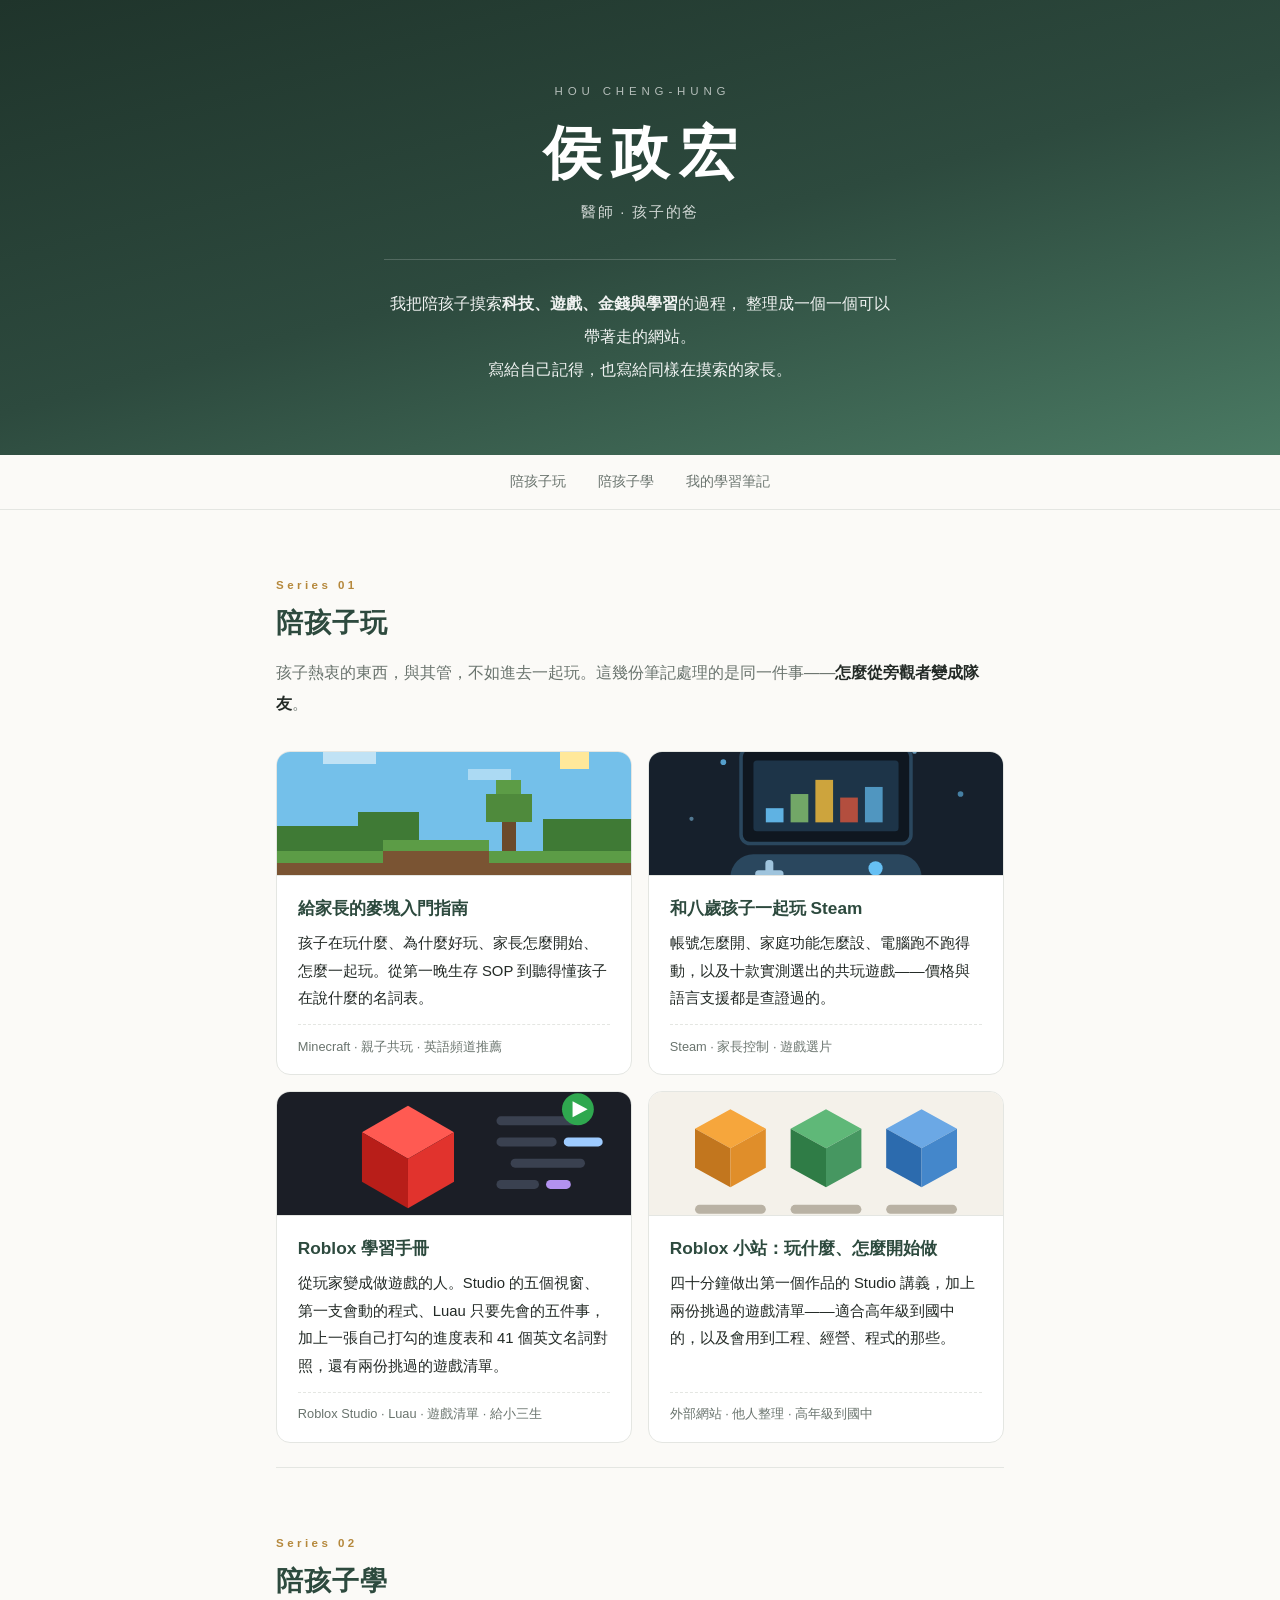
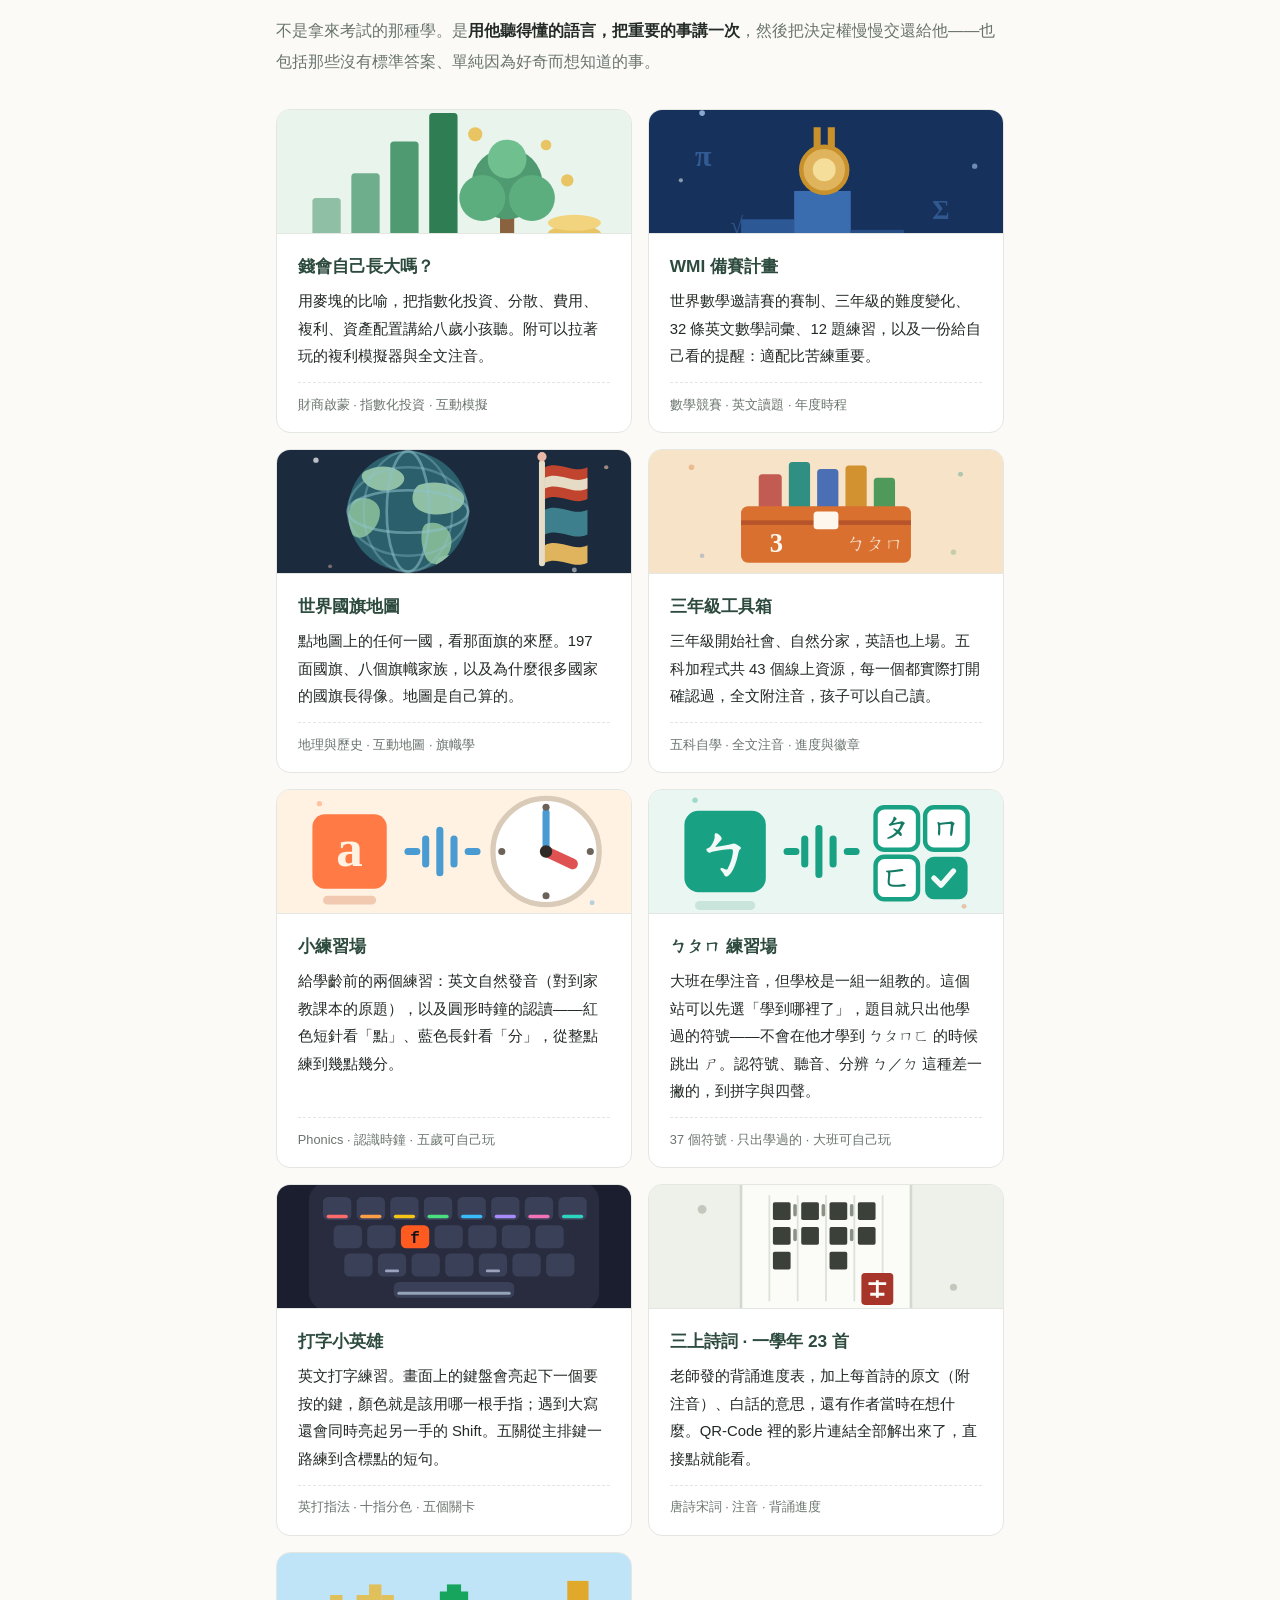
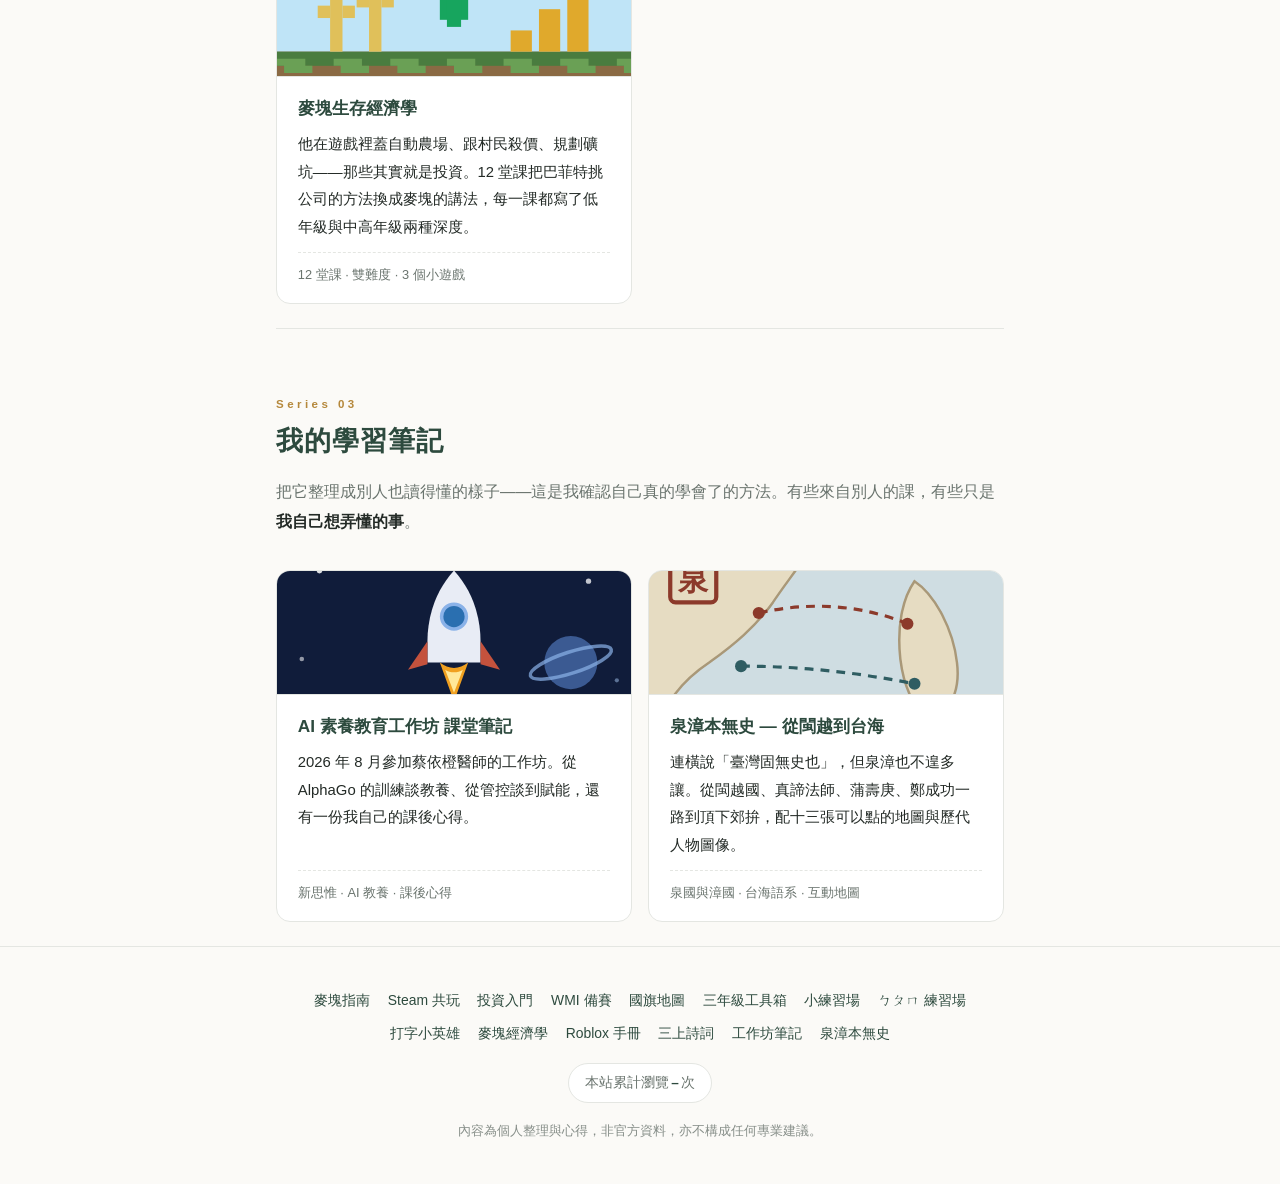
==== commit 63e6026f: "加入 ㄅㄆㄇ 練習場 小兒子的注音認讀站，放在「陪孩子學」區的小練習場後面， 頁尾的純文字清單也補上。" ====
--- a/index.html
+++ b/index.html
@@ -330,6 +330,43 @@
       </div>
     </a>
 
+    <a class="card zy" href="https://zhuyin-practice-2mt.pages.dev" target="_blank" rel="noopener">
+      <div class="thumb">
+        <svg viewBox="0 0 200 110" preserveAspectRatio="xMidYMid slice" aria-hidden="true">
+          <!-- slice 會裁掉上下，內容集中在 y=20~90 -->
+          <rect width="200" height="110" fill="#eaf6f2"/>
+          <circle cx="26" cy="26" r="1.5" fill="#19a184" opacity=".35"/>
+          <circle cx="178" cy="86" r="1.4" fill="#e07a3f" opacity=".4"/>
+          <!-- 左：正在學的那一個 -->
+          <rect x="20" y="32" width="46" height="46" rx="8" fill="#19a184"/>
+          <text x="43" y="67" font-family="Microsoft JhengHei, PingFang TC, Heiti TC, Noto Sans TC, sans-serif"
+                font-size="30" font-weight="700" fill="#f2faf7" text-anchor="middle">ㄅ</text>
+          <rect x="26" y="83" width="34" height="5" rx="2.5" fill="#c9e5db"/>
+          <!-- 中：聽發音 -->
+          <path d="M78 55h5M88 48v14M96 42v26M104 48v14M112 55h5" stroke="#19a184"
+                stroke-width="4" stroke-linecap="round" fill="none"/>
+          <!-- 右：一組一組學，學會的打勾 -->
+          <g font-family="Microsoft JhengHei, PingFang TC, Heiti TC, Noto Sans TC, sans-serif"
+             font-size="15" font-weight="700" fill="#137a64" text-anchor="middle">
+            <rect x="128" y="30" width="24" height="24" rx="5" fill="#fff" stroke="#19a184" stroke-width="2.5"/>
+            <text x="140" y="47">ㄆ</text>
+            <rect x="156" y="30" width="24" height="24" rx="5" fill="#fff" stroke="#19a184" stroke-width="2.5"/>
+            <text x="168" y="47">ㄇ</text>
+            <rect x="128" y="58" width="24" height="24" rx="5" fill="#fff" stroke="#19a184" stroke-width="2.5"/>
+            <text x="140" y="75">ㄈ</text>
+          </g>
+          <rect x="156" y="58" width="24" height="24" rx="5" fill="#19a184"/>
+          <path d="M161 70l4 4 7-8" stroke="#f2faf7" stroke-width="3" stroke-linecap="round"
+                stroke-linejoin="round" fill="none"/>
+        </svg>
+      </div>
+      <div class="body">
+        <h3>ㄅㄆㄇ 練習場</h3>
+        <p>大班在學注音，但學校是一組一組教的。這個站可以先選「學到哪裡了」，題目就只出他學過的符號——不會在他才學到 ㄅㄆㄇㄈ 的時候跳出 ㄕ。認符號、聽音、分辨 ㄅ／ㄉ 這種差一撇的，到拼字與四聲。</p>
+        <p class="meta">37 個符號 · 只出學過的 · 大班可自己玩</p>
+      </div>
+    </a>
+
     <a class="card th" href="typing-hero/">
       <div class="thumb">
         <svg viewBox="0 0 200 110" preserveAspectRatio="xMidYMid slice" aria-hidden="true">
@@ -555,6 +592,7 @@
       <a href="https://world-flags.pages.dev" target="_blank" rel="noopener">國旗地圖</a>
       <a href="https://grade3-toolbox.pages.dev" target="_blank" rel="noopener">三年級工具箱</a>
       <a href="https://kids-practice-7q9.pages.dev" target="_blank" rel="noopener">小練習場</a>
+      <a href="https://zhuyin-practice-2mt.pages.dev" target="_blank" rel="noopener">ㄅㄆㄇ 練習場</a>
       <a href="typing-hero/">打字小英雄</a>
       <a href="https://minecraft-economy-9l2.pages.dev" target="_blank" rel="noopener">麥塊經濟學</a>
       <a href="roblox/">Roblox 手冊</a>
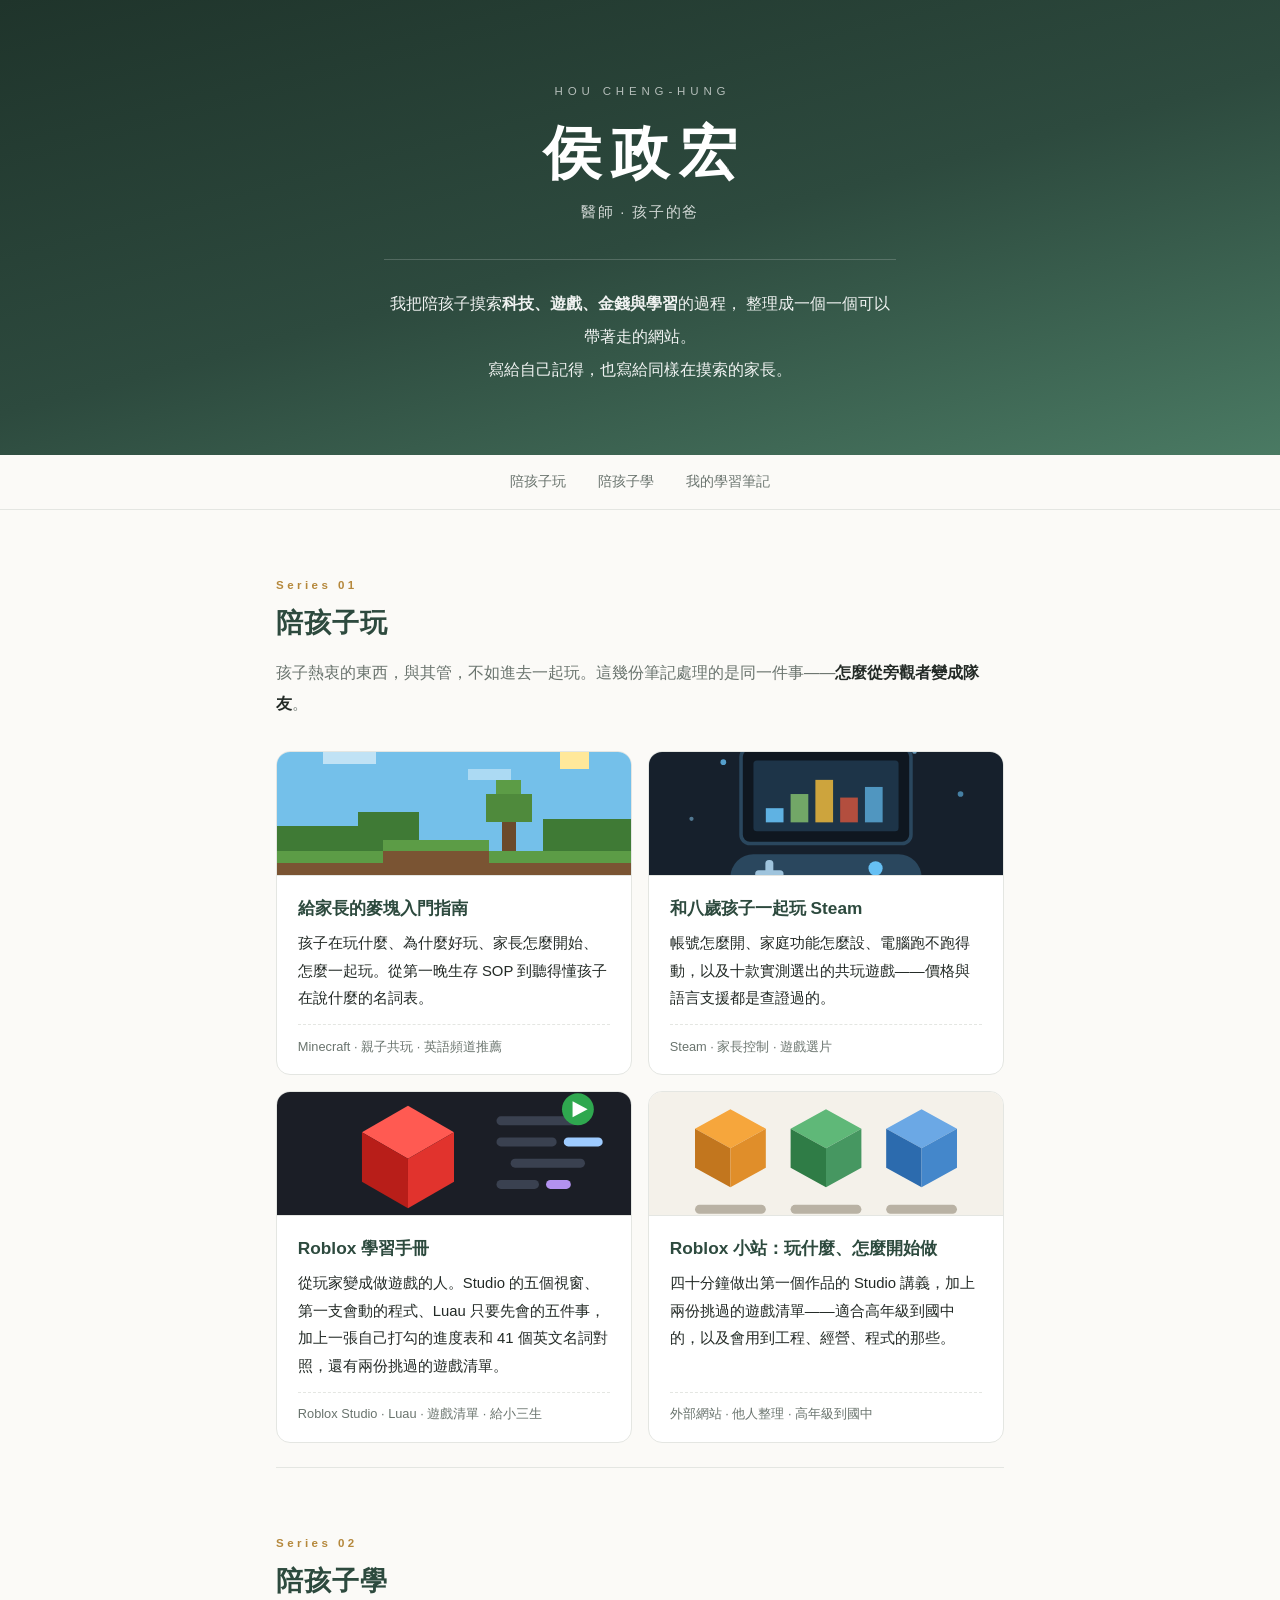
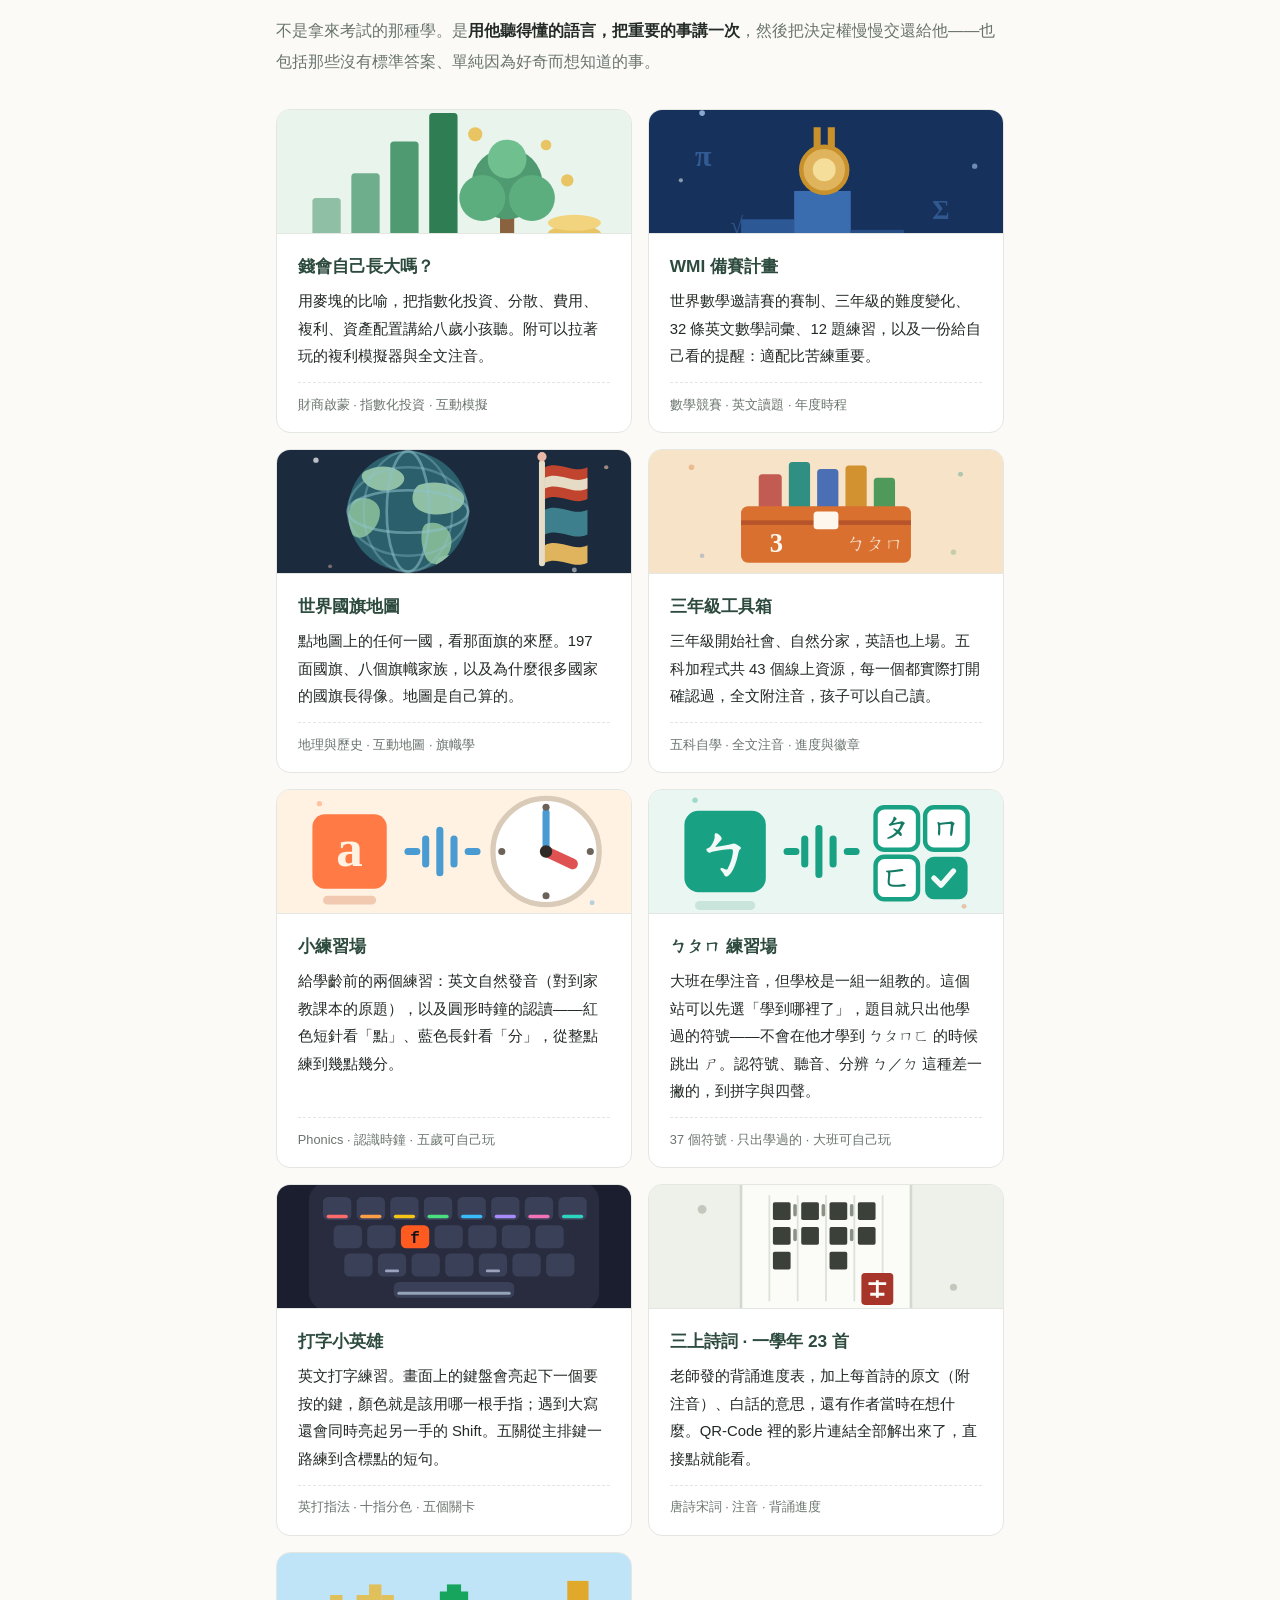
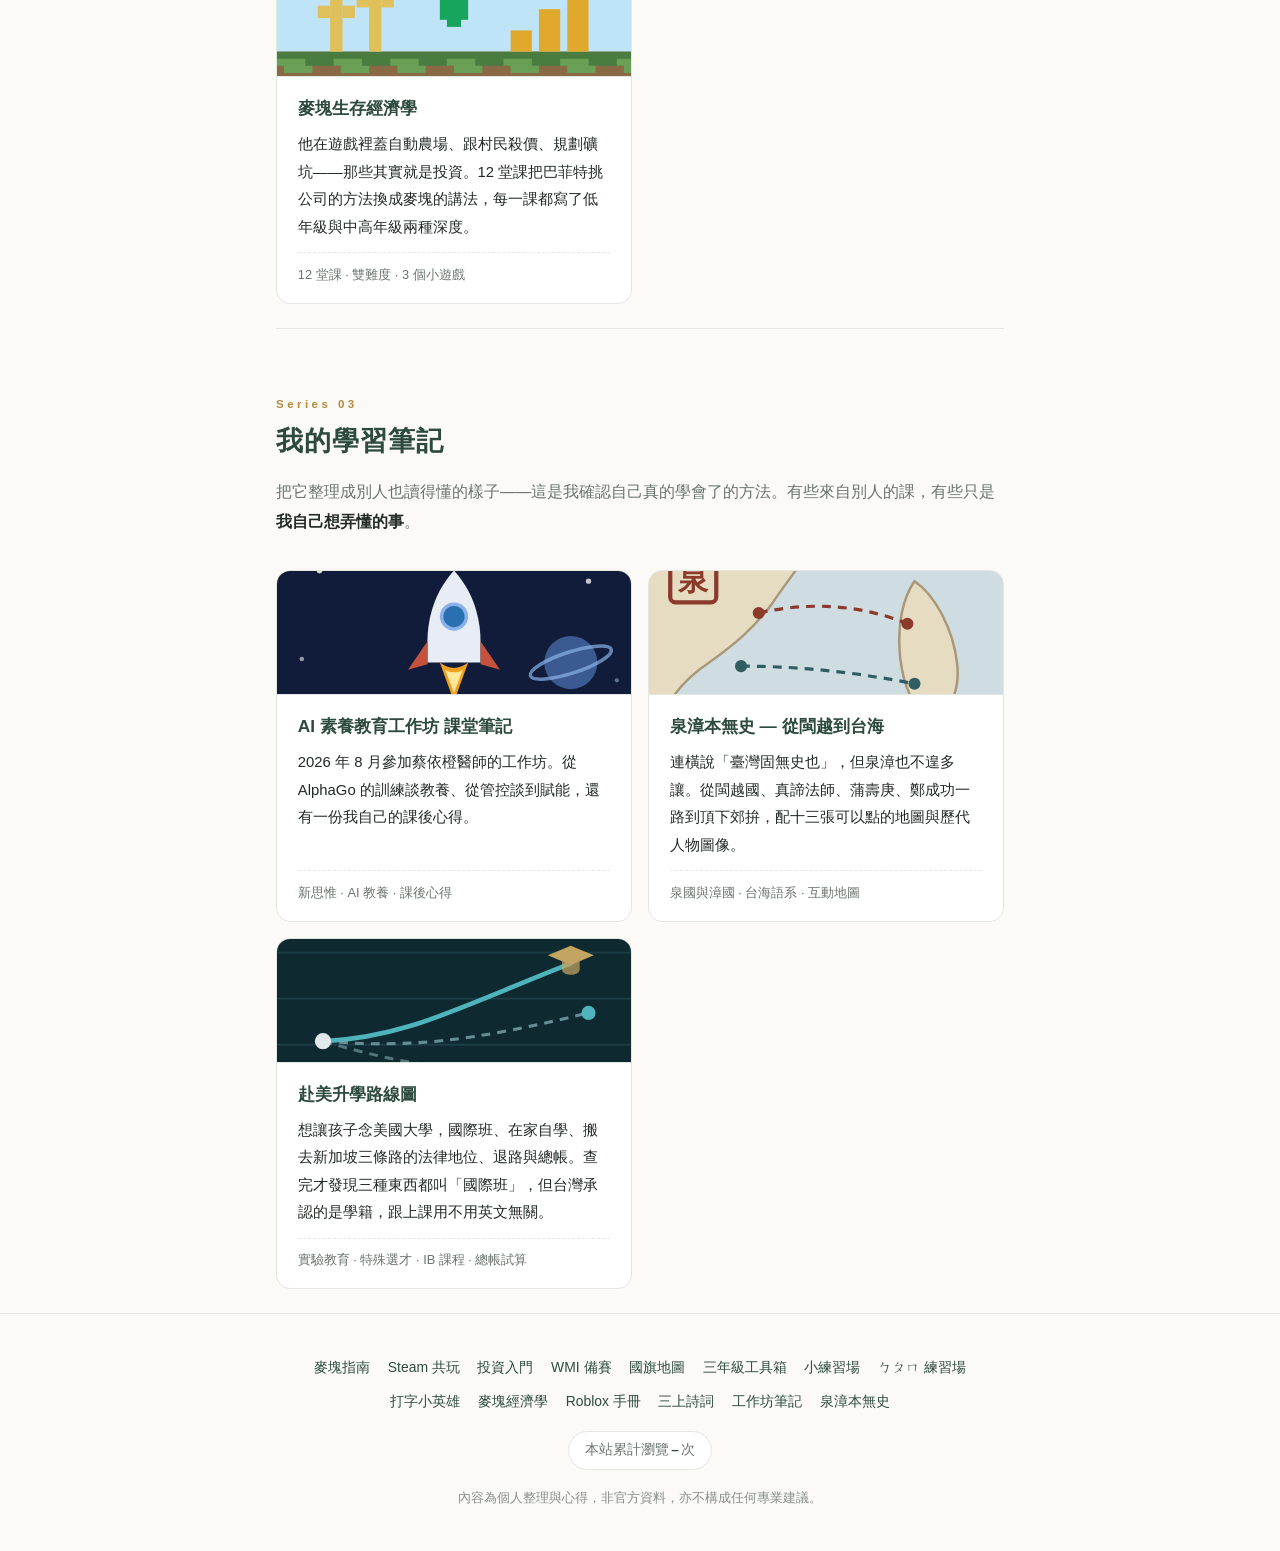
==== commit a9b6c06a: "首頁：Series 03 加入赴美升學路線圖 國際班、在家自學、搬去新加坡三條路的比較。縮圖用三條分岔路徑， 主線通往學士帽，另兩條為虛線。  Co-Authored-By: Claude Opus " ====
--- a/index.html
+++ b/index.html
@@ -575,6 +575,33 @@
         <h3>泉漳本無史 — 從閩越到台海</h3>
         <p>連橫說「臺灣固無史也」，但泉漳也不遑多讓。從閩越國、真諦法師、蒲壽庚、鄭成功一路到頂下郊拚，配十三張可以點的地圖與歷代人物圖像。</p>
         <p class="meta">泉國與漳國 · 台海語系 · 互動地圖</p>
+      </div>
+    </a>
+
+    <a class="card rd" href="https://study-abroad-roadmap.pages.dev" target="_blank" rel="noopener">
+      <div class="thumb">
+        <svg viewBox="0 0 200 110" preserveAspectRatio="xMidYMid slice" aria-hidden="true">
+          <rect width="200" height="110" fill="#0E2A30"/>
+          <!-- 緯線 -->
+          <path d="M0 28 H200 M0 54 H200 M0 80 H200" stroke="#1B3D46" stroke-width="1"/>
+          <!-- 三條分岔的路 -->
+          <path d="M26 78 C72 76 100 60 166 34" fill="none" stroke="#4FB3BC" stroke-width="2.6" stroke-linecap="round"/>
+          <path d="M26 78 C76 82 110 78 176 62" fill="none" stroke="#7FA6AF" stroke-width="1.7" stroke-dasharray="5 4" opacity=".8"/>
+          <path d="M26 78 C74 92 112 98 174 94" fill="none" stroke="#7FA6AF" stroke-width="1.7" stroke-dasharray="5 4" opacity=".6"/>
+          <!-- 起點 -->
+          <circle cx="26" cy="78" r="4.6" fill="#E2E9ED"/>
+          <!-- 終點：學士帽 -->
+          <path d="M166 24 l13 5.5 -13 5.5 -13 -5.5 z" fill="#C4A461"/>
+          <path d="M161 31.5 v6 a5 3 0 0 0 10 0 v-6" fill="#C4A461" opacity=".72"/>
+          <!-- 另兩個終點 -->
+          <circle cx="176" cy="62" r="4" fill="#4FB3BC"/>
+          <circle cx="174" cy="94" r="3.6" fill="#D97A5F"/>
+        </svg>
+      </div>
+      <div class="body">
+        <h3>赴美升學路線圖</h3>
+        <p>想讓孩子念美國大學，國際班、在家自學、搬去新加坡三條路的法律地位、退路與總帳。查完才發現三種東西都叫「國際班」，但台灣承認的是學籍，跟上課用不用英文無關。</p>
+        <p class="meta">實驗教育 · 特殊選才 · IB 課程 · 總帳試算</p>
       </div>
     </a>
   </div>
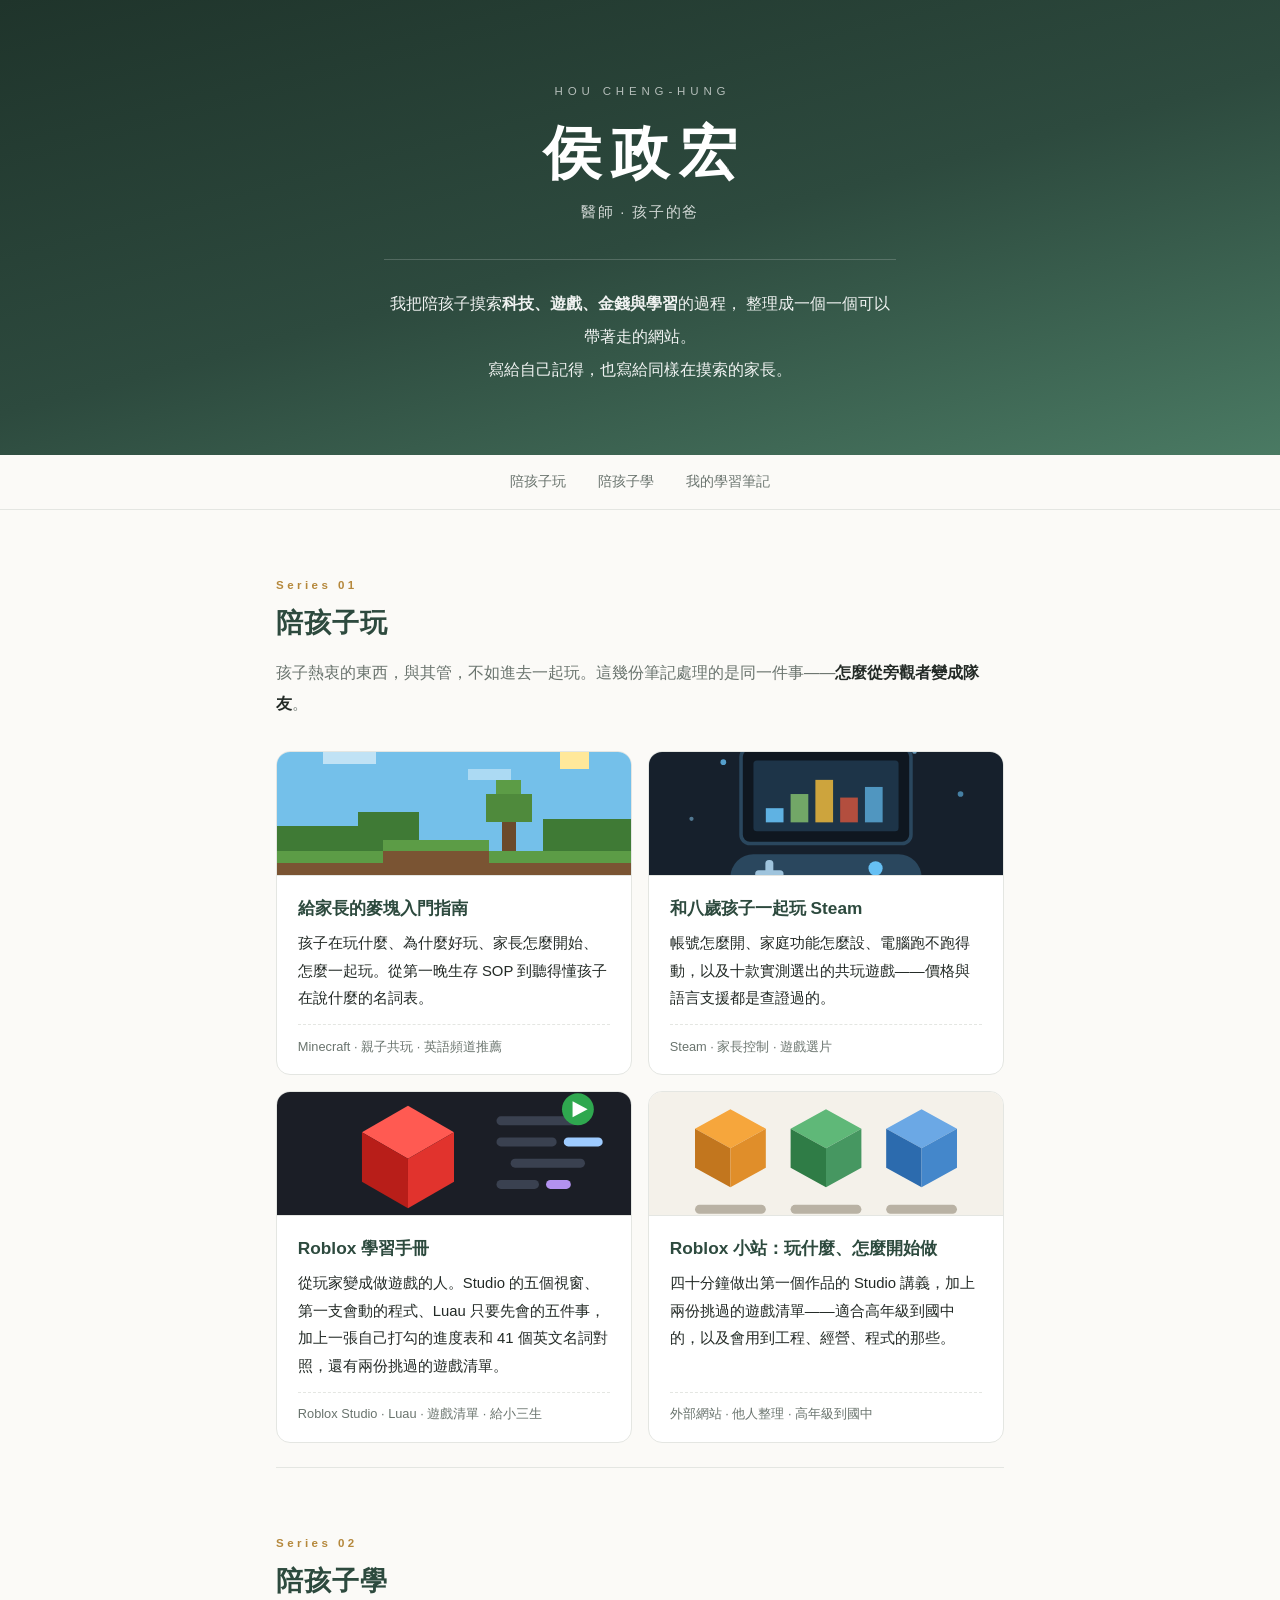
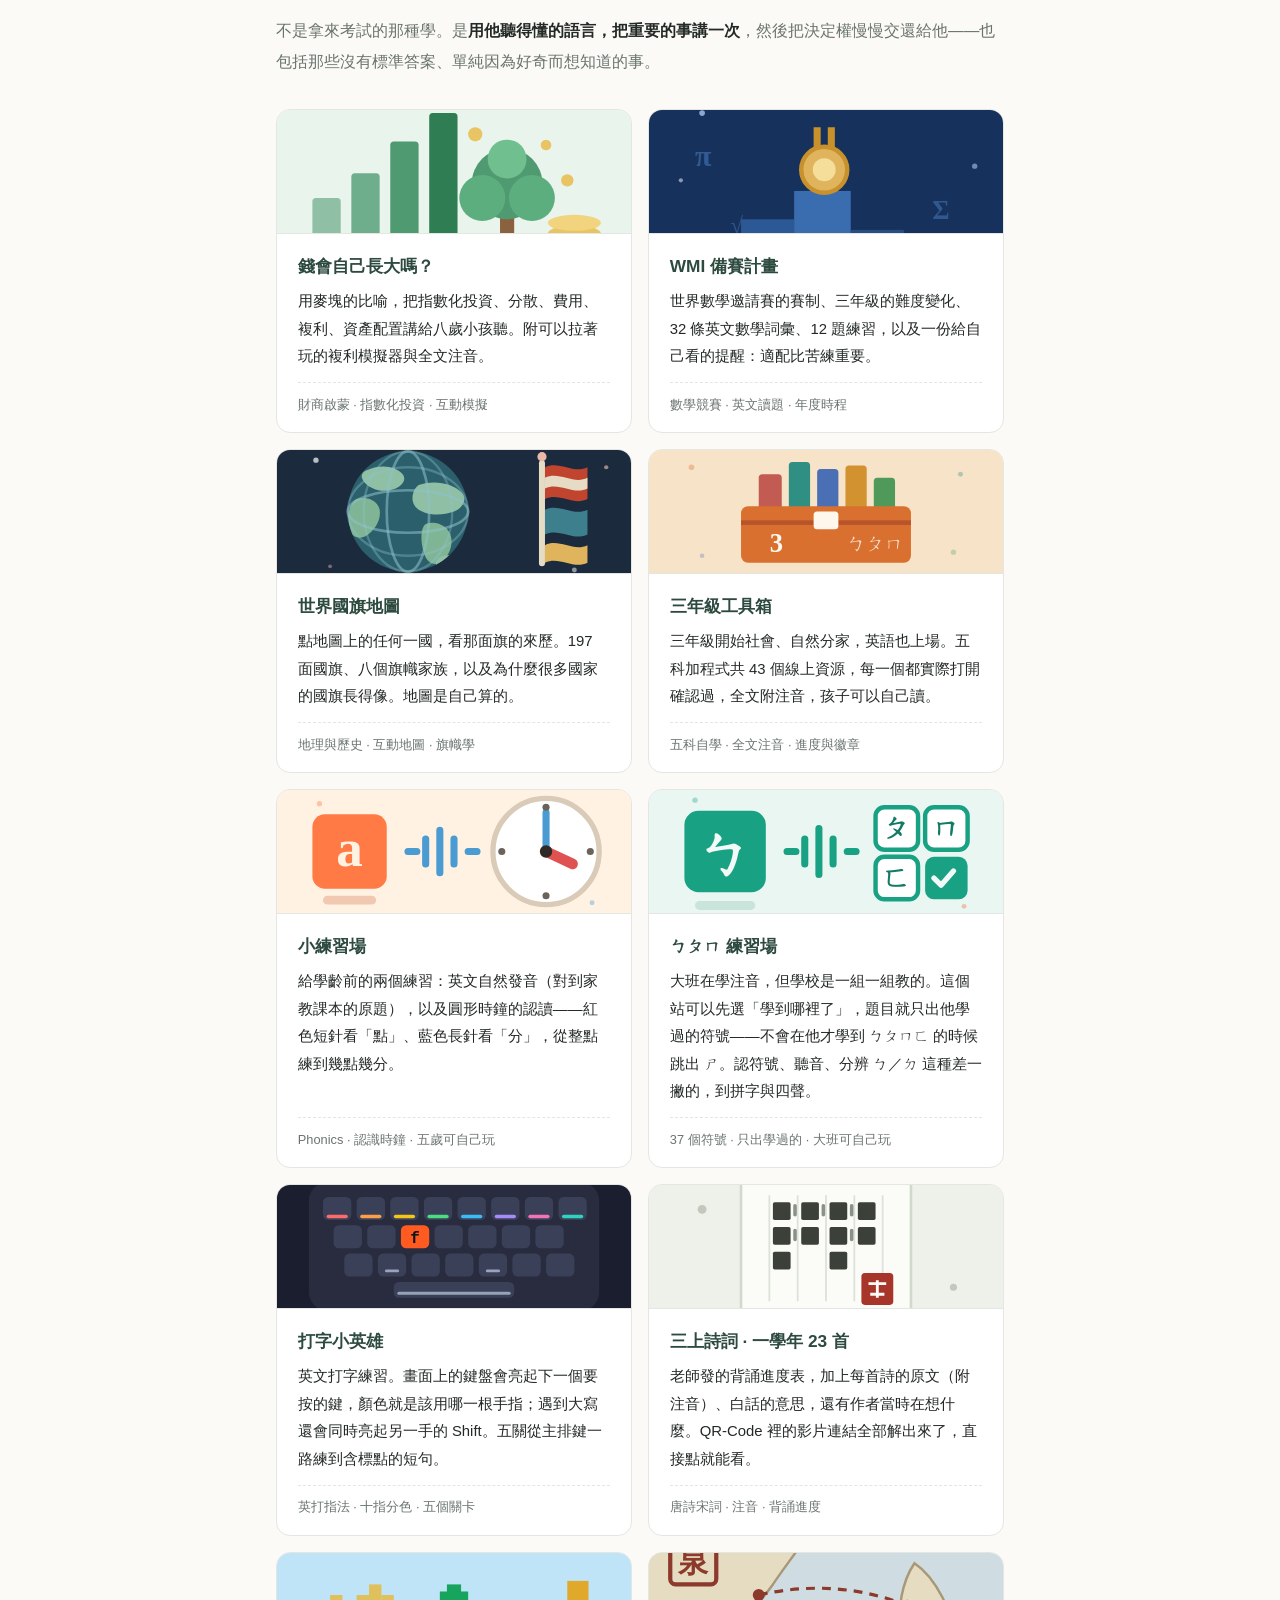
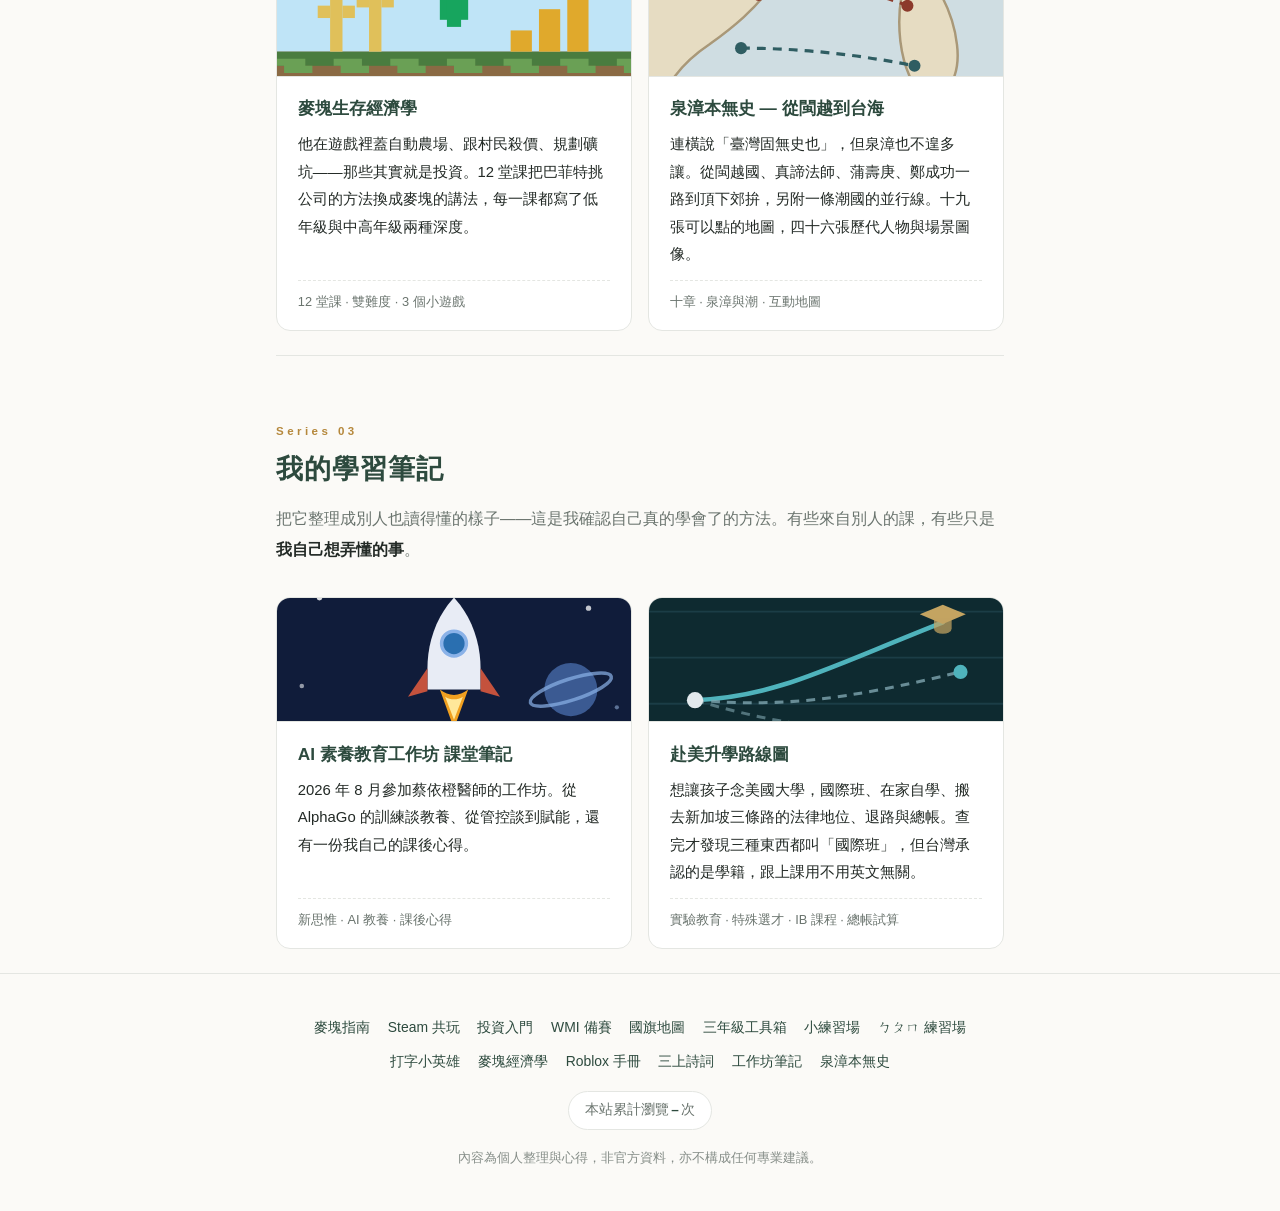
==== commit 79a2e181: "泉漳本無史改列到「陪孩子學」 從「我的學習筆記」移過來。順便更新卡片描述：地圖已是十九張、圖像四十六張， 並補上潮國那條並行線。  Co-Authored-By: Claude Opus 5 <nor" ====
--- a/index.html
+++ b/index.html
@@ -510,43 +510,6 @@
         <p class="meta">12 堂課 · 雙難度 · 3 個小遊戲</p>
       </div>
     </a>
-  </div>
-</section>
-
-<!-- ═══════ 學習筆記 ═══════ -->
-<section id="notes">
-  <p class="series">Series 03</p>
-  <h2>我的學習筆記</h2>
-  <p class="intro">把它整理成別人也讀得懂的樣子——這是我確認自己真的學會了的方法。有些來自別人的課，有些只是<strong>我自己想弄懂的事</strong>。</p>
-
-  <div class="cards">
-    <a class="card ai" href="https://ai-literacy-notes.pages.dev" target="_blank" rel="noopener">
-      <div class="thumb">
-        <svg viewBox="0 0 200 110" preserveAspectRatio="xMidYMid slice" aria-hidden="true">
-          <rect width="200" height="110" fill="#101c3a"/>
-          <circle cx="24" cy="20" r="1.6" fill="#fff" opacity=".85"/>
-          <circle cx="58" cy="12" r="1.1" fill="#a5c6f0" opacity=".7"/>
-          <circle cx="176" cy="26" r="1.5" fill="#fff" opacity=".75"/>
-          <circle cx="150" cy="14" r="1.1" fill="#a5c6f0" opacity=".6"/>
-          <circle cx="14" cy="70" r="1.3" fill="#fff" opacity=".55"/>
-          <circle cx="192" cy="82" r="1.2" fill="#a5c6f0" opacity=".5"/>
-          <circle cx="36" cy="96" r="1.4" fill="#fff" opacity=".45"/>
-          <circle cx="166" cy="72" r="15" fill="#3b5a92"/>
-          <ellipse cx="166" cy="72" rx="24" ry="6" fill="none" stroke="#8ab2e8" stroke-width="2" opacity=".7" transform="rotate(-18 166 72)"/>
-          <path d="M100 20 c11 12 15 27 15 40 l0 12 -30 0 0 -12 c0 -13 4 -28 15 -40 z" fill="#e8ecf5"/>
-          <circle cx="100" cy="46" r="7" fill="#2a6fb0" stroke="#8ab2e8" stroke-width="2"/>
-          <path d="M85 60 l-11 16 11 -3 z" fill="#c4523d"/>
-          <path d="M115 60 l11 16 -11 -3 z" fill="#c4523d"/>
-          <path d="M92 72 l8 22 8 -22 c-5 4 -11 4 -16 0 z" fill="#f0a020"/>
-          <path d="M95 76 l5 13 5 -13 c-3 2 -7 2 -10 0 z" fill="#ffe89a"/>
-        </svg>
-      </div>
-      <div class="body">
-        <h3>AI 素養教育工作坊 課堂筆記</h3>
-        <p>2026 年 8 月參加蔡依橙醫師的工作坊。從 AlphaGo 的訓練談教養、從管控談到賦能，還有一份我自己的課後心得。</p>
-        <p class="meta">新思惟 · AI 教養 · 課後心得</p>
-      </div>
-    </a>
 
     <a class="card qz" href="https://taihai-history.pages.dev" target="_blank" rel="noopener">
       <div class="thumb">
@@ -573,8 +536,45 @@
       </div>
       <div class="body">
         <h3>泉漳本無史 — 從閩越到台海</h3>
-        <p>連橫說「臺灣固無史也」，但泉漳也不遑多讓。從閩越國、真諦法師、蒲壽庚、鄭成功一路到頂下郊拚，配十三張可以點的地圖與歷代人物圖像。</p>
-        <p class="meta">泉國與漳國 · 台海語系 · 互動地圖</p>
+        <p>連橫說「臺灣固無史也」，但泉漳也不遑多讓。從閩越國、真諦法師、蒲壽庚、鄭成功一路到頂下郊拚，另附一條潮國的並行線。十九張可以點的地圖，四十六張歷代人物與場景圖像。</p>
+        <p class="meta">十章 · 泉漳與潮 · 互動地圖</p>
+      </div>
+    </a>
+  </div>
+</section>
+
+<!-- ═══════ 學習筆記 ═══════ -->
+<section id="notes">
+  <p class="series">Series 03</p>
+  <h2>我的學習筆記</h2>
+  <p class="intro">把它整理成別人也讀得懂的樣子——這是我確認自己真的學會了的方法。有些來自別人的課，有些只是<strong>我自己想弄懂的事</strong>。</p>
+
+  <div class="cards">
+    <a class="card ai" href="https://ai-literacy-notes.pages.dev" target="_blank" rel="noopener">
+      <div class="thumb">
+        <svg viewBox="0 0 200 110" preserveAspectRatio="xMidYMid slice" aria-hidden="true">
+          <rect width="200" height="110" fill="#101c3a"/>
+          <circle cx="24" cy="20" r="1.6" fill="#fff" opacity=".85"/>
+          <circle cx="58" cy="12" r="1.1" fill="#a5c6f0" opacity=".7"/>
+          <circle cx="176" cy="26" r="1.5" fill="#fff" opacity=".75"/>
+          <circle cx="150" cy="14" r="1.1" fill="#a5c6f0" opacity=".6"/>
+          <circle cx="14" cy="70" r="1.3" fill="#fff" opacity=".55"/>
+          <circle cx="192" cy="82" r="1.2" fill="#a5c6f0" opacity=".5"/>
+          <circle cx="36" cy="96" r="1.4" fill="#fff" opacity=".45"/>
+          <circle cx="166" cy="72" r="15" fill="#3b5a92"/>
+          <ellipse cx="166" cy="72" rx="24" ry="6" fill="none" stroke="#8ab2e8" stroke-width="2" opacity=".7" transform="rotate(-18 166 72)"/>
+          <path d="M100 20 c11 12 15 27 15 40 l0 12 -30 0 0 -12 c0 -13 4 -28 15 -40 z" fill="#e8ecf5"/>
+          <circle cx="100" cy="46" r="7" fill="#2a6fb0" stroke="#8ab2e8" stroke-width="2"/>
+          <path d="M85 60 l-11 16 11 -3 z" fill="#c4523d"/>
+          <path d="M115 60 l11 16 -11 -3 z" fill="#c4523d"/>
+          <path d="M92 72 l8 22 8 -22 c-5 4 -11 4 -16 0 z" fill="#f0a020"/>
+          <path d="M95 76 l5 13 5 -13 c-3 2 -7 2 -10 0 z" fill="#ffe89a"/>
+        </svg>
+      </div>
+      <div class="body">
+        <h3>AI 素養教育工作坊 課堂筆記</h3>
+        <p>2026 年 8 月參加蔡依橙醫師的工作坊。從 AlphaGo 的訓練談教養、從管控談到賦能，還有一份我自己的課後心得。</p>
+        <p class="meta">新思惟 · AI 教養 · 課後心得</p>
       </div>
     </a>
 
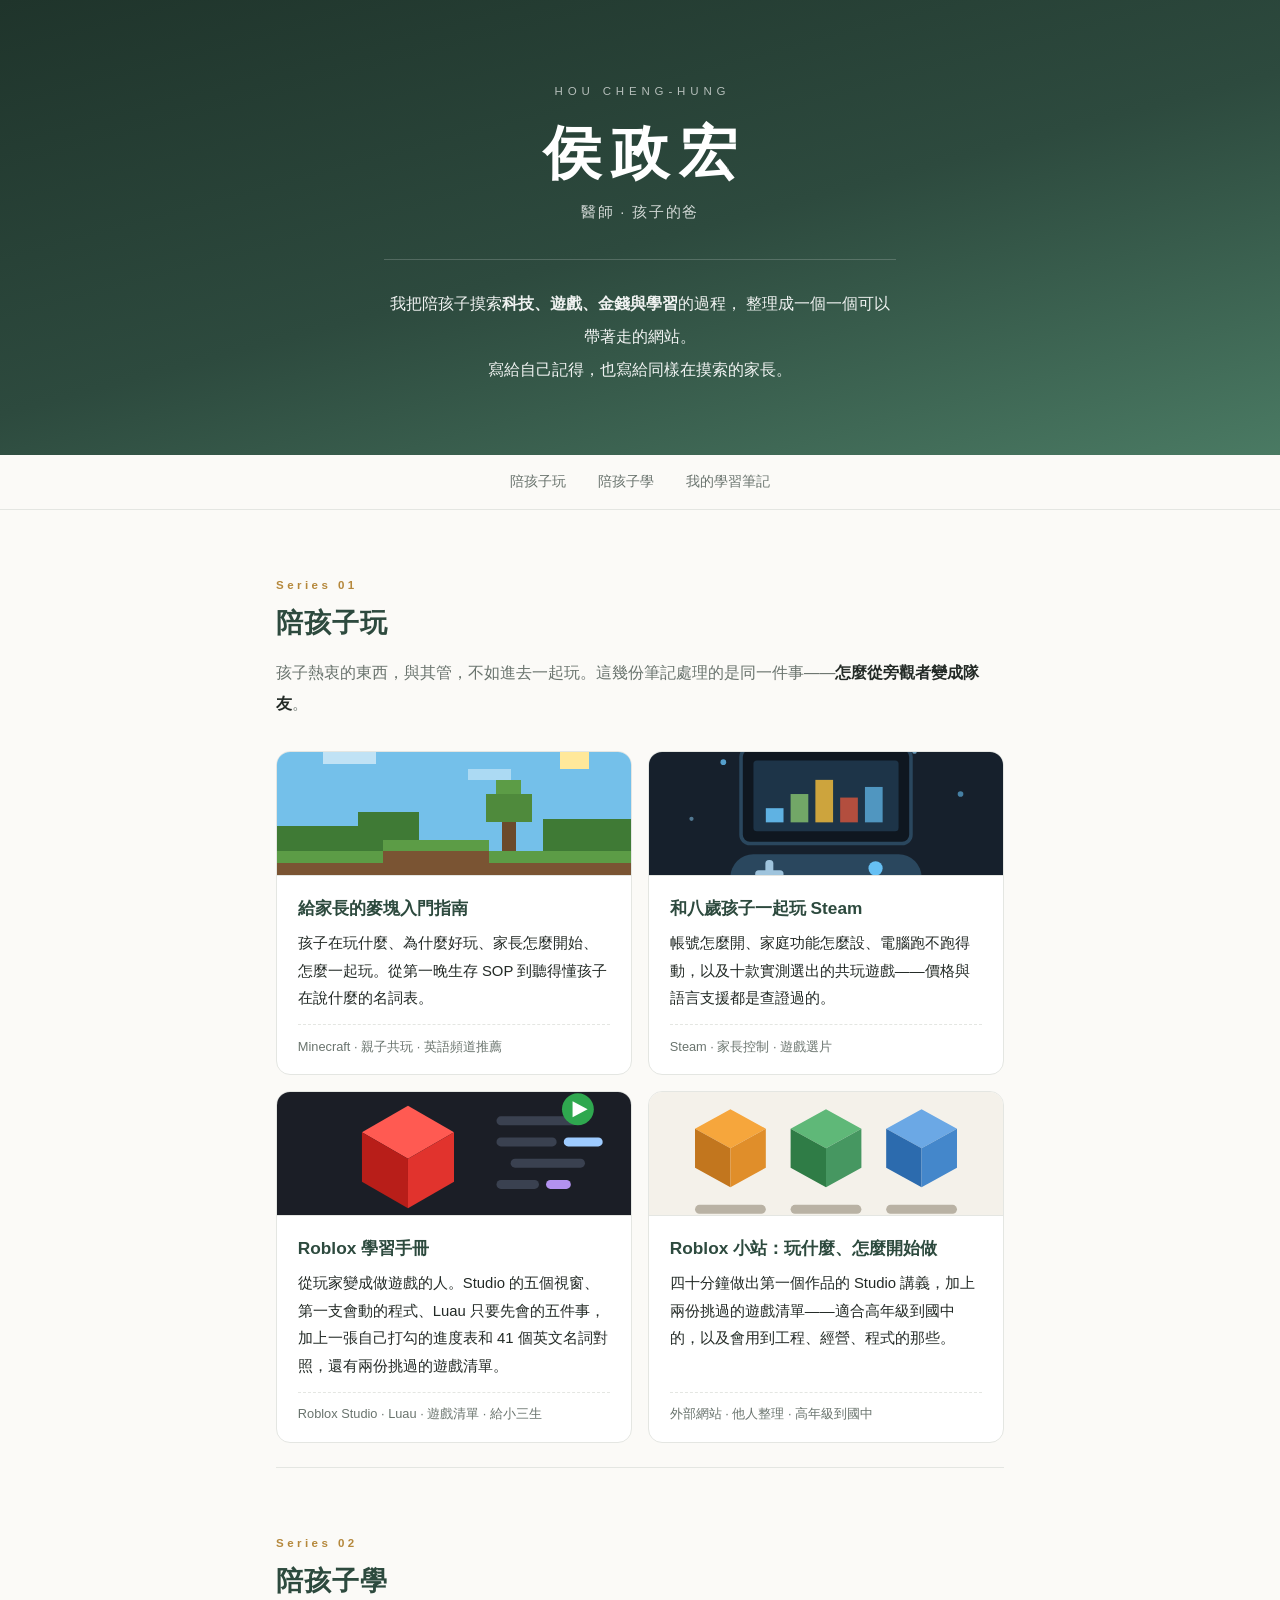
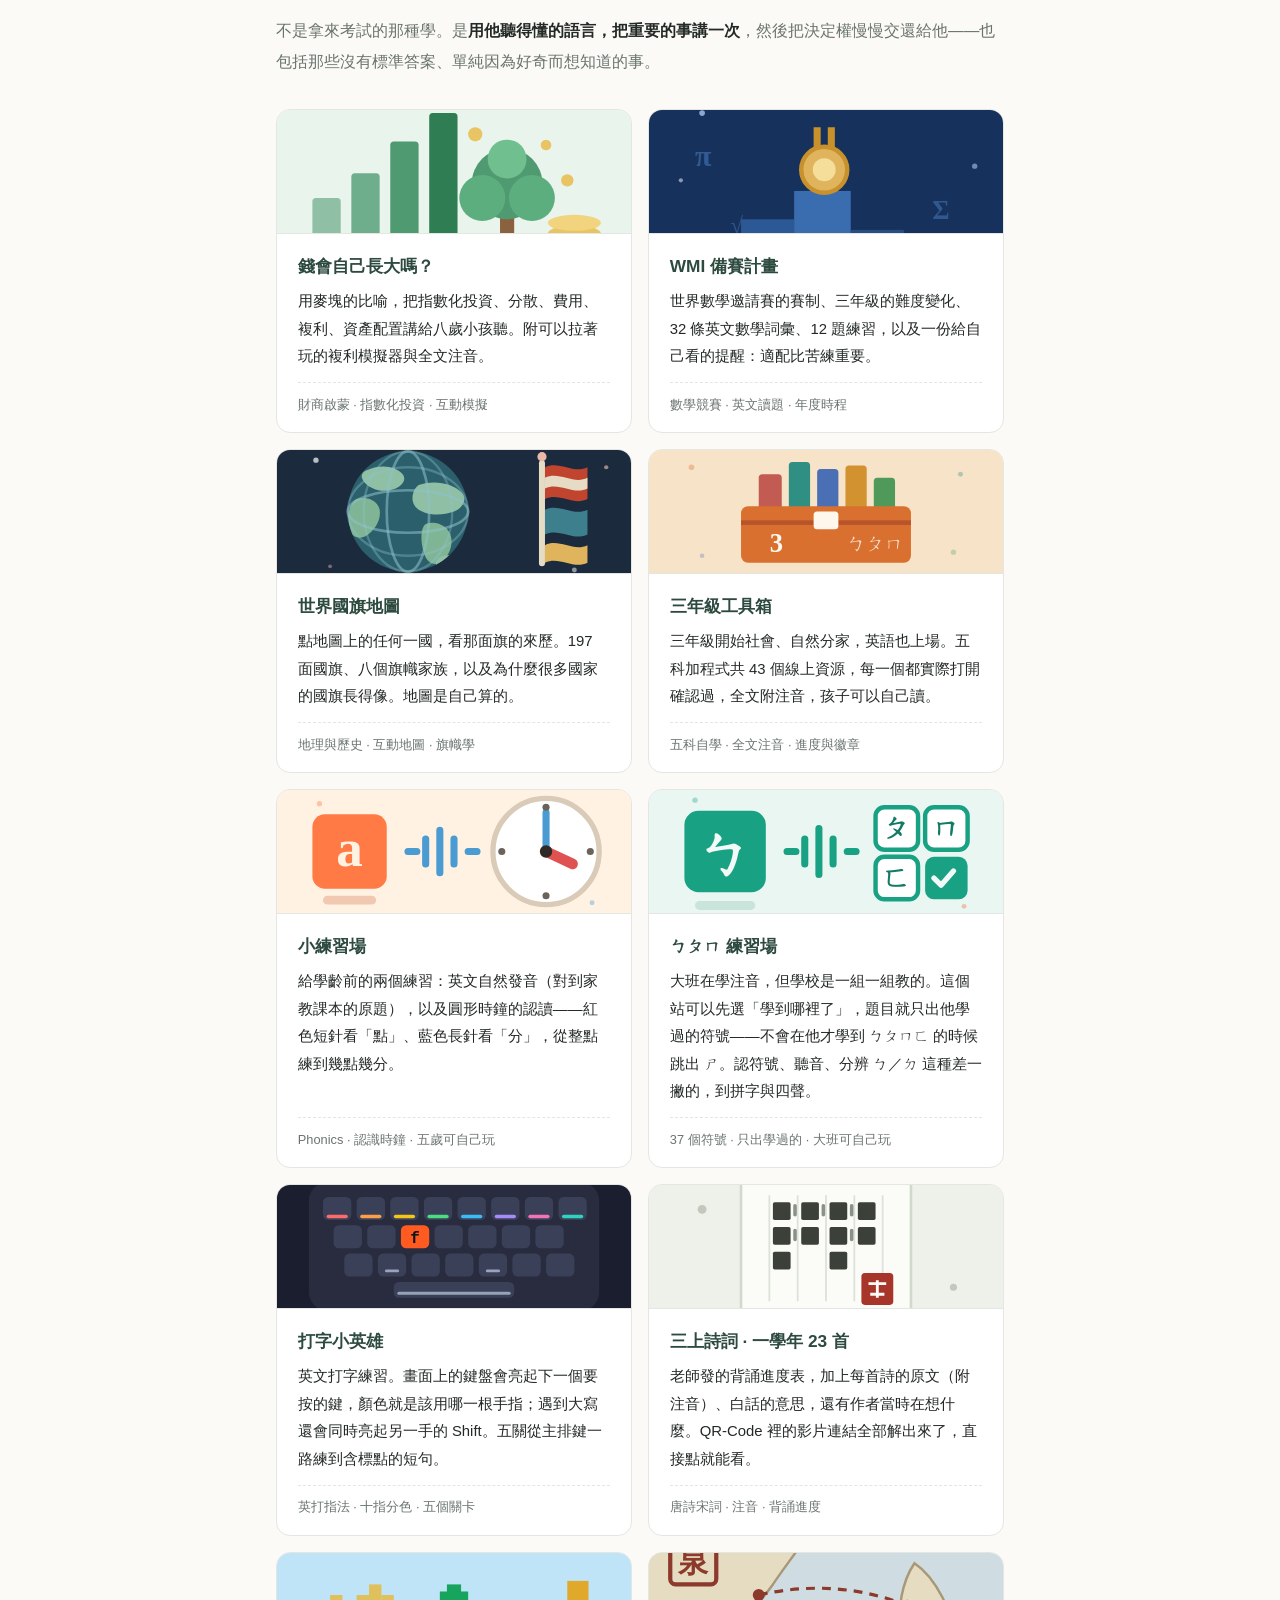
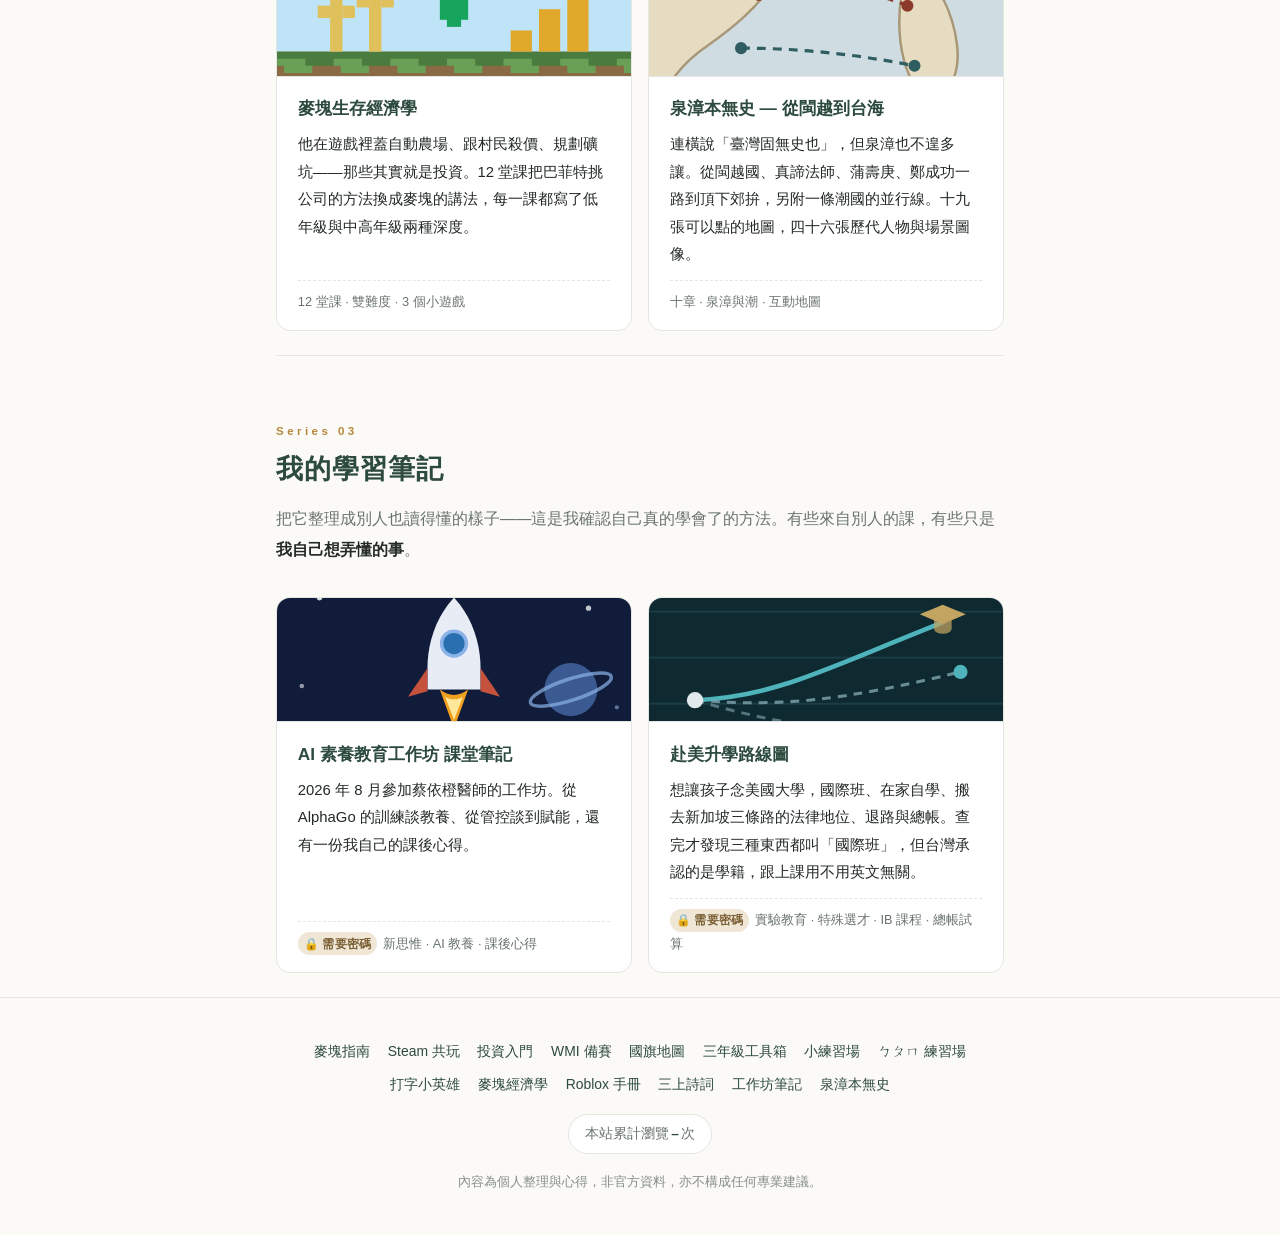
==== commit f485c481: "學習筆記兩張卡片標上「需要密碼」 點進去會先看到密碼框，卡片上不講清楚會以為網站壞了。  Co-Authored-By: Claude Opus 5 <noreply@anthropic.com>" ====
--- a/index.html
+++ b/index.html
@@ -574,7 +574,7 @@
       <div class="body">
         <h3>AI 素養教育工作坊 課堂筆記</h3>
         <p>2026 年 8 月參加蔡依橙醫師的工作坊。從 AlphaGo 的訓練談教養、從管控談到賦能，還有一份我自己的課後心得。</p>
-        <p class="meta">新思惟 · AI 教養 · 課後心得</p>
+        <p class="meta"><span class="lock">🔒 需要密碼</span>新思惟 · AI 教養 · 課後心得</p>
       </div>
     </a>
 
@@ -601,7 +601,7 @@
       <div class="body">
         <h3>赴美升學路線圖</h3>
         <p>想讓孩子念美國大學，國際班、在家自學、搬去新加坡三條路的法律地位、退路與總帳。查完才發現三種東西都叫「國際班」，但台灣承認的是學籍，跟上課用不用英文無關。</p>
-        <p class="meta">實驗教育 · 特殊選才 · IB 課程 · 總帳試算</p>
+        <p class="meta"><span class="lock">🔒 需要密碼</span>實驗教育 · 特殊選才 · IB 課程 · 總帳試算</p>
       </div>
     </a>
   </div>
--- a/style.css
+++ b/style.css
@@ -256,3 +256,10 @@
   .cards { grid-template-columns: 1fr; }
   .thumb { height: 5.5rem; font-size: 2.2rem; }
 }
+
+/* 上了密碼鎖的筆記，卡片上要先講清楚，不然點進去看到密碼框會以為壞了 */
+.meta .lock {
+  display: inline-block; margin-right: .5em; padding: .05em .5em;
+  border-radius: 999px; background: #efe6d6; color: #7a5f33;
+  font-size: .92em; font-weight: 700; letter-spacing: .02em;
+}
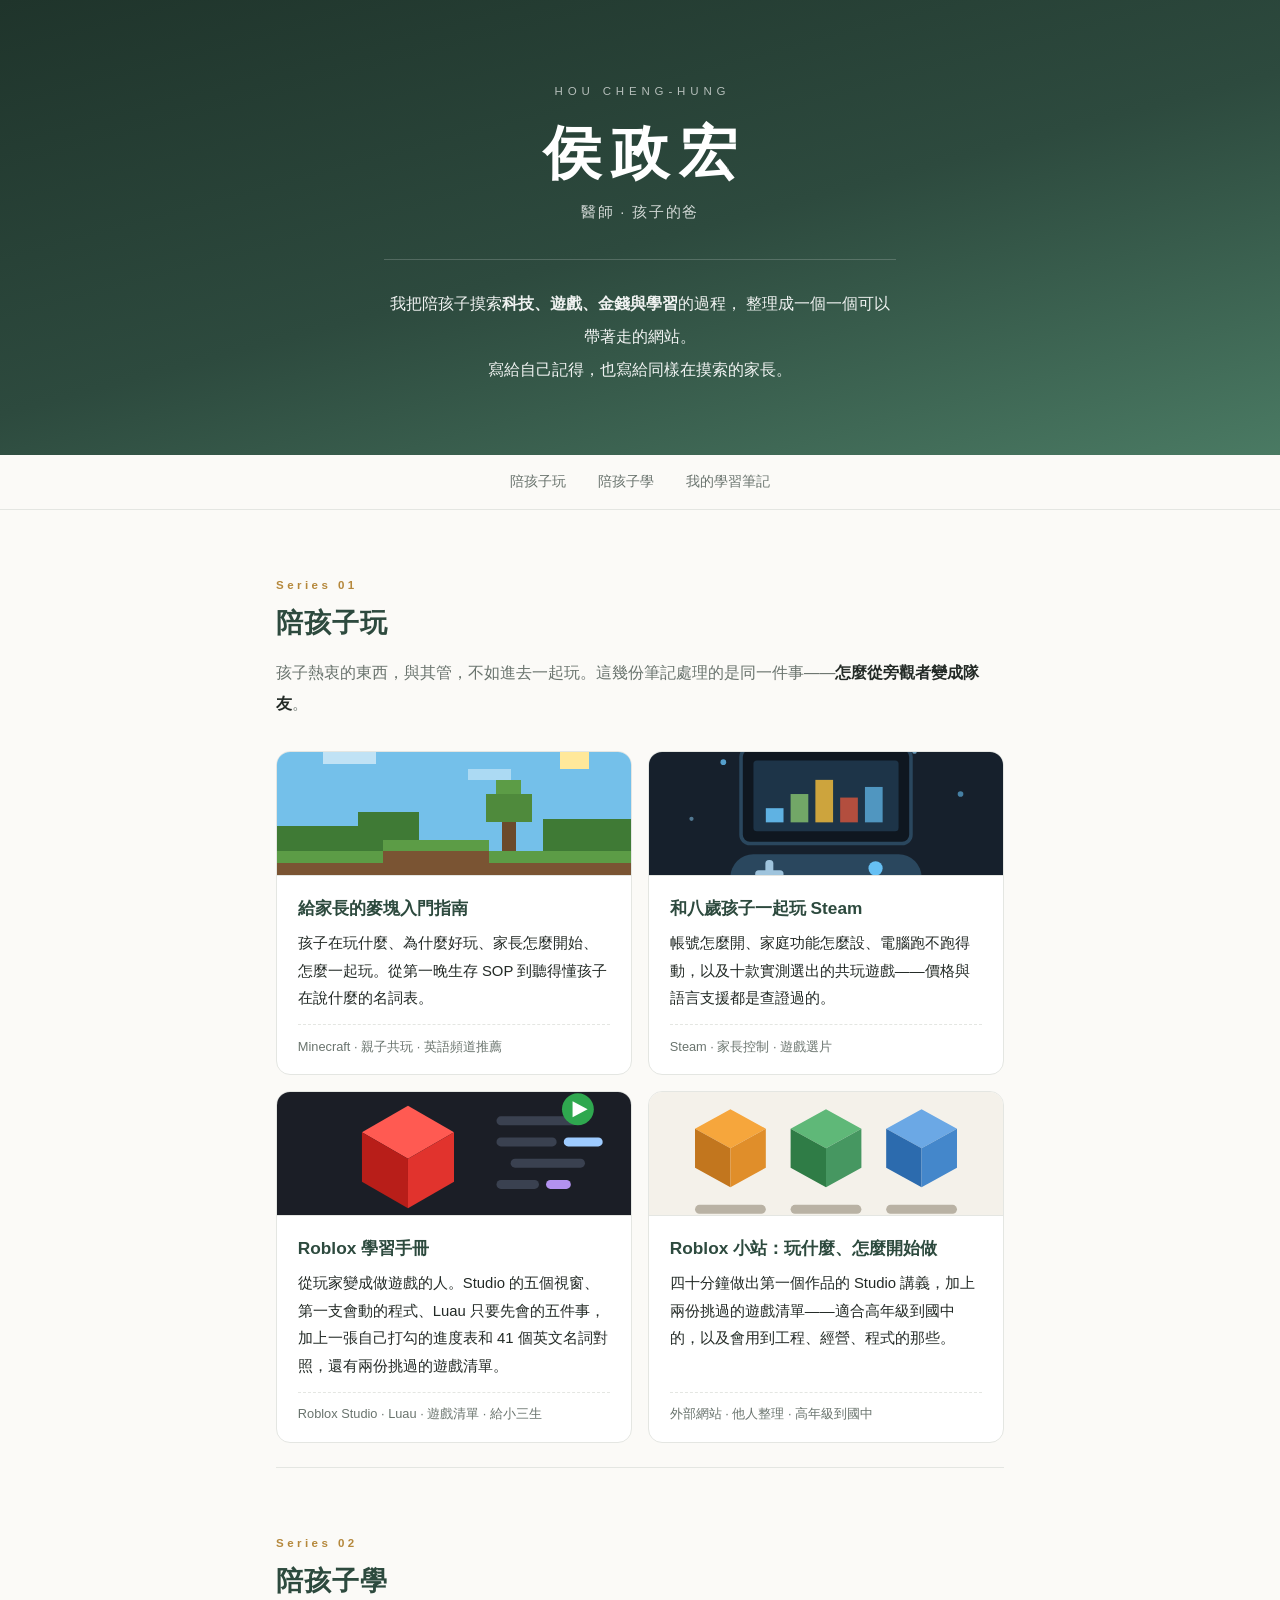
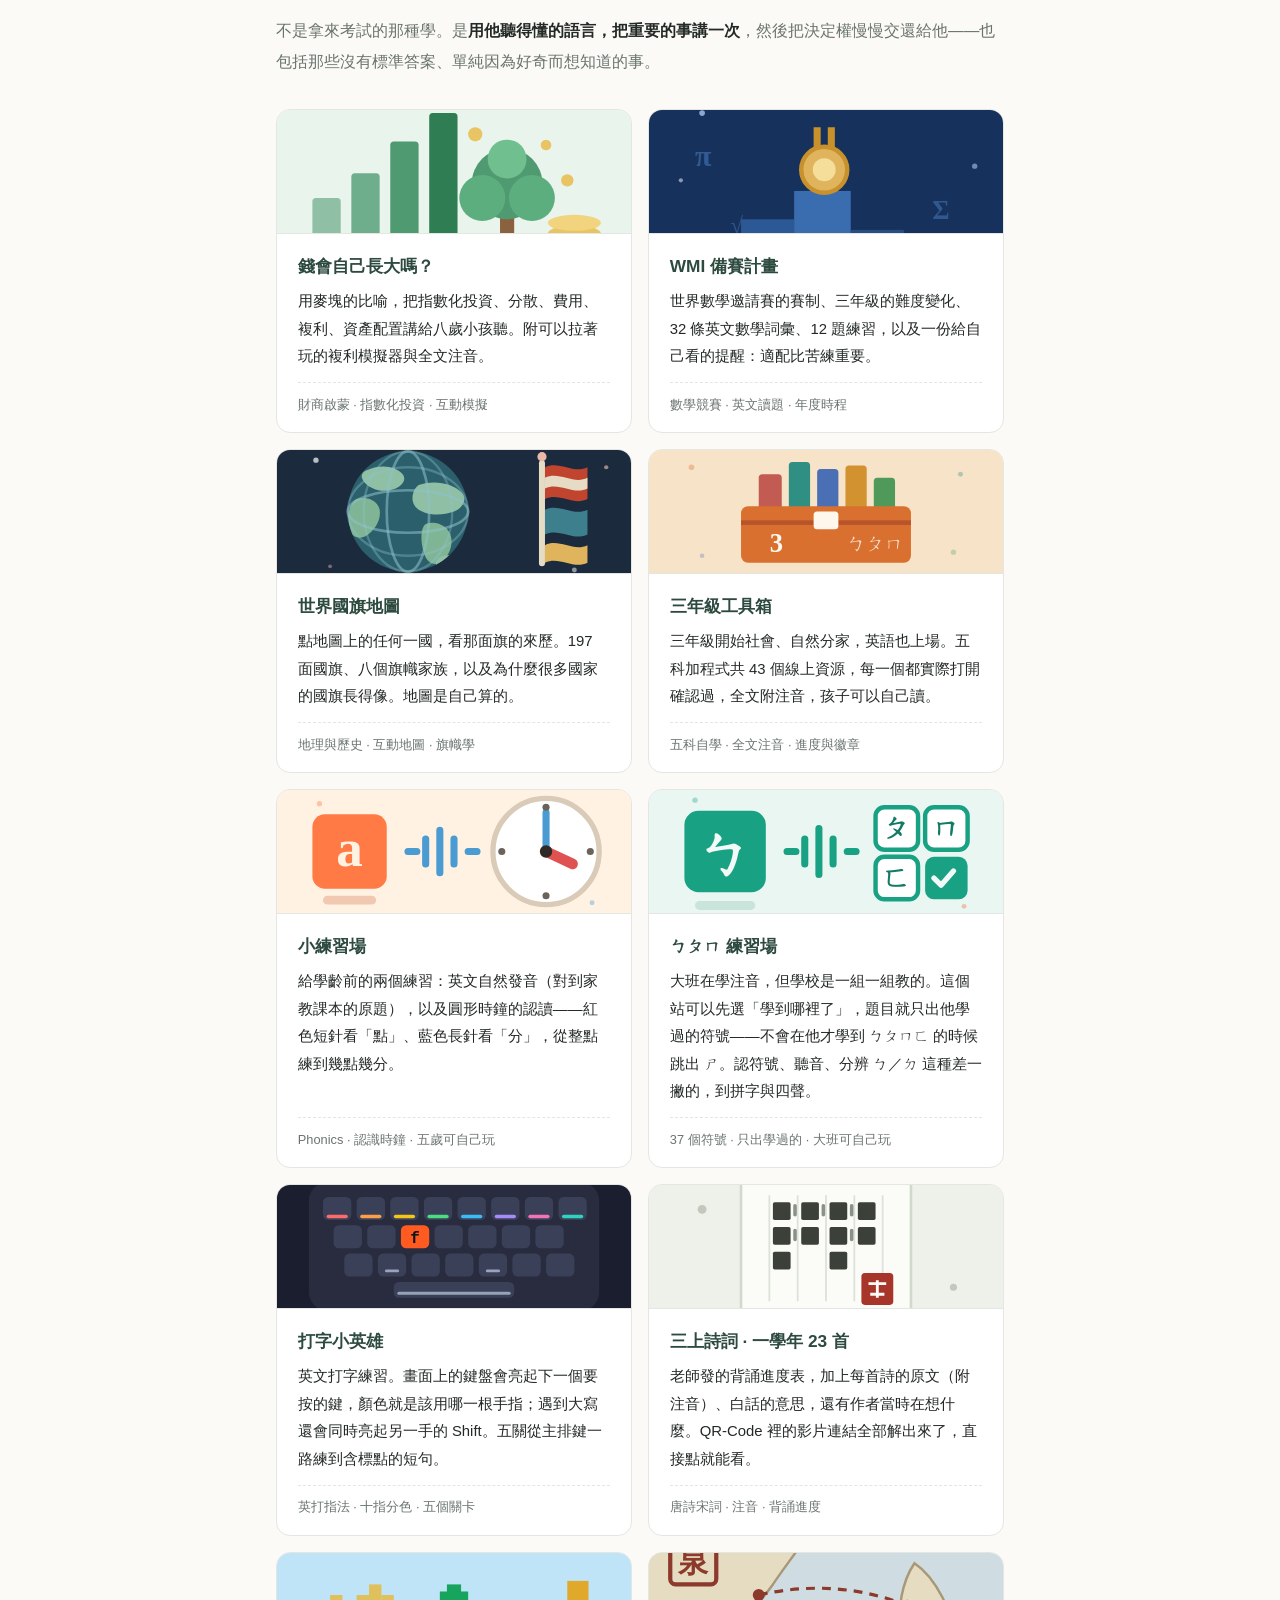
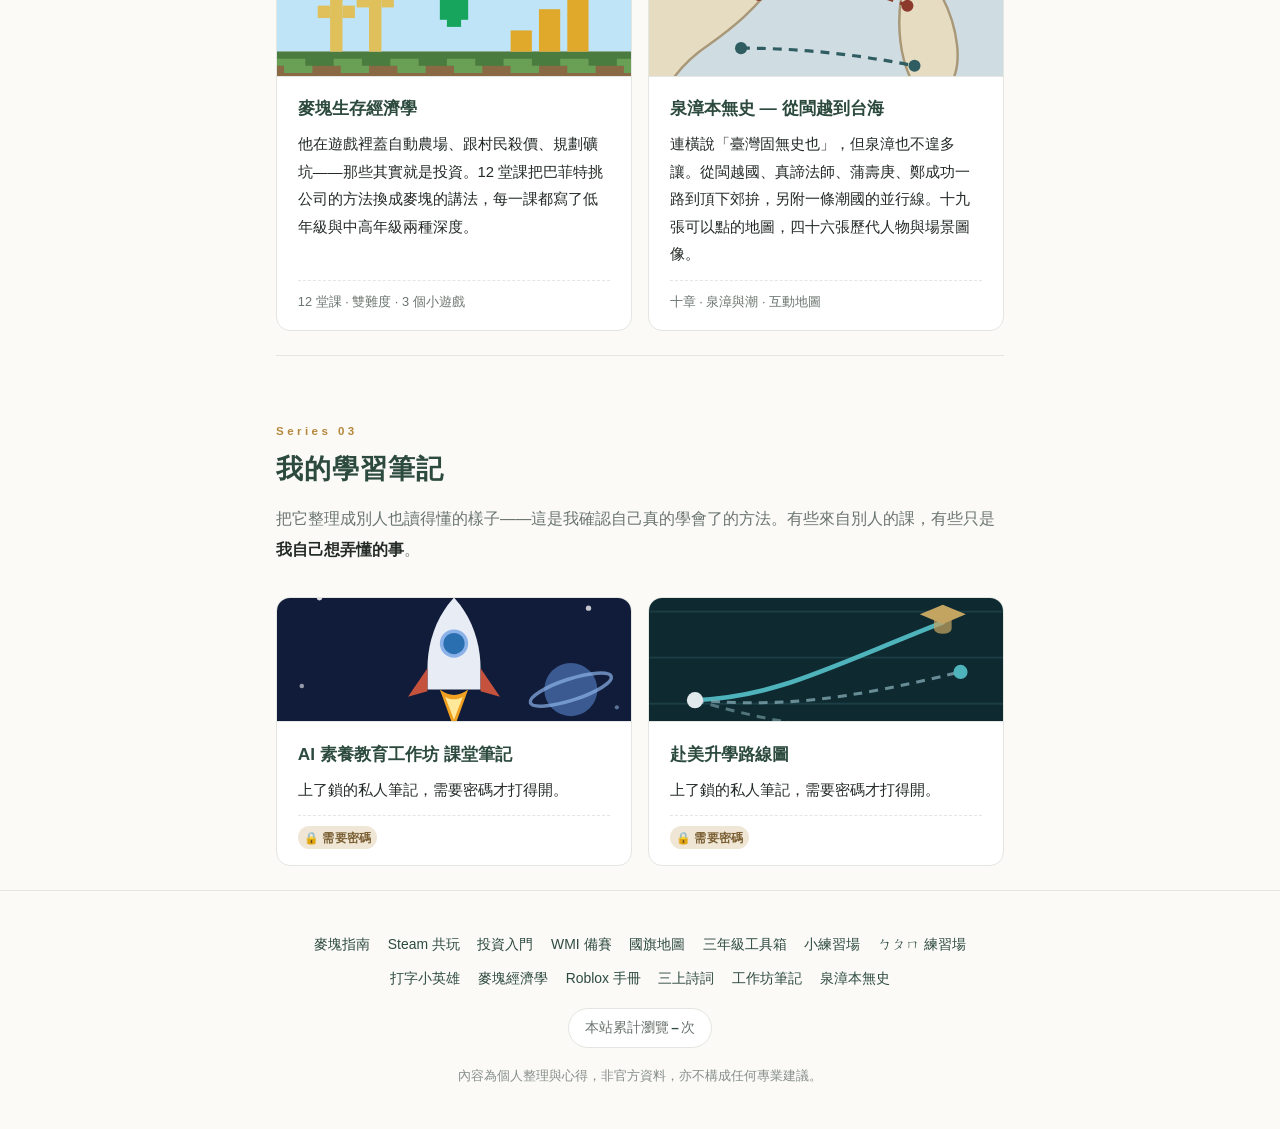
==== commit 294cf9a7: "上鎖的兩張卡片拿掉內容描述 卡片上那兩段摘要等於把鎖起來的東西貼在門口，只留標題與「需要密碼」。  Co-Authored-By: Claude Opus 5 <noreply@anthropic.c" ====
--- a/index.html
+++ b/index.html
@@ -573,8 +573,8 @@
       </div>
       <div class="body">
         <h3>AI 素養教育工作坊 課堂筆記</h3>
-        <p>2026 年 8 月參加蔡依橙醫師的工作坊。從 AlphaGo 的訓練談教養、從管控談到賦能，還有一份我自己的課後心得。</p>
-        <p class="meta"><span class="lock">🔒 需要密碼</span>新思惟 · AI 教養 · 課後心得</p>
+        <p class="locked-note">上了鎖的私人筆記，需要密碼才打得開。</p>
+        <p class="meta"><span class="lock">🔒 需要密碼</span></p>
       </div>
     </a>
 
@@ -600,8 +600,8 @@
       </div>
       <div class="body">
         <h3>赴美升學路線圖</h3>
-        <p>想讓孩子念美國大學，國際班、在家自學、搬去新加坡三條路的法律地位、退路與總帳。查完才發現三種東西都叫「國際班」，但台灣承認的是學籍，跟上課用不用英文無關。</p>
-        <p class="meta"><span class="lock">🔒 需要密碼</span>實驗教育 · 特殊選才 · IB 課程 · 總帳試算</p>
+        <p class="locked-note">上了鎖的私人筆記，需要密碼才打得開。</p>
+        <p class="meta"><span class="lock">🔒 需要密碼</span></p>
       </div>
     </a>
   </div>
--- a/style.css
+++ b/style.css
@@ -263,3 +263,4 @@
   border-radius: 999px; background: #efe6d6; color: #7a5f33;
   font-size: .92em; font-weight: 700; letter-spacing: .02em;
 }
+.locked-note { color: var(--muted, #8d857c); font-style: normal; }
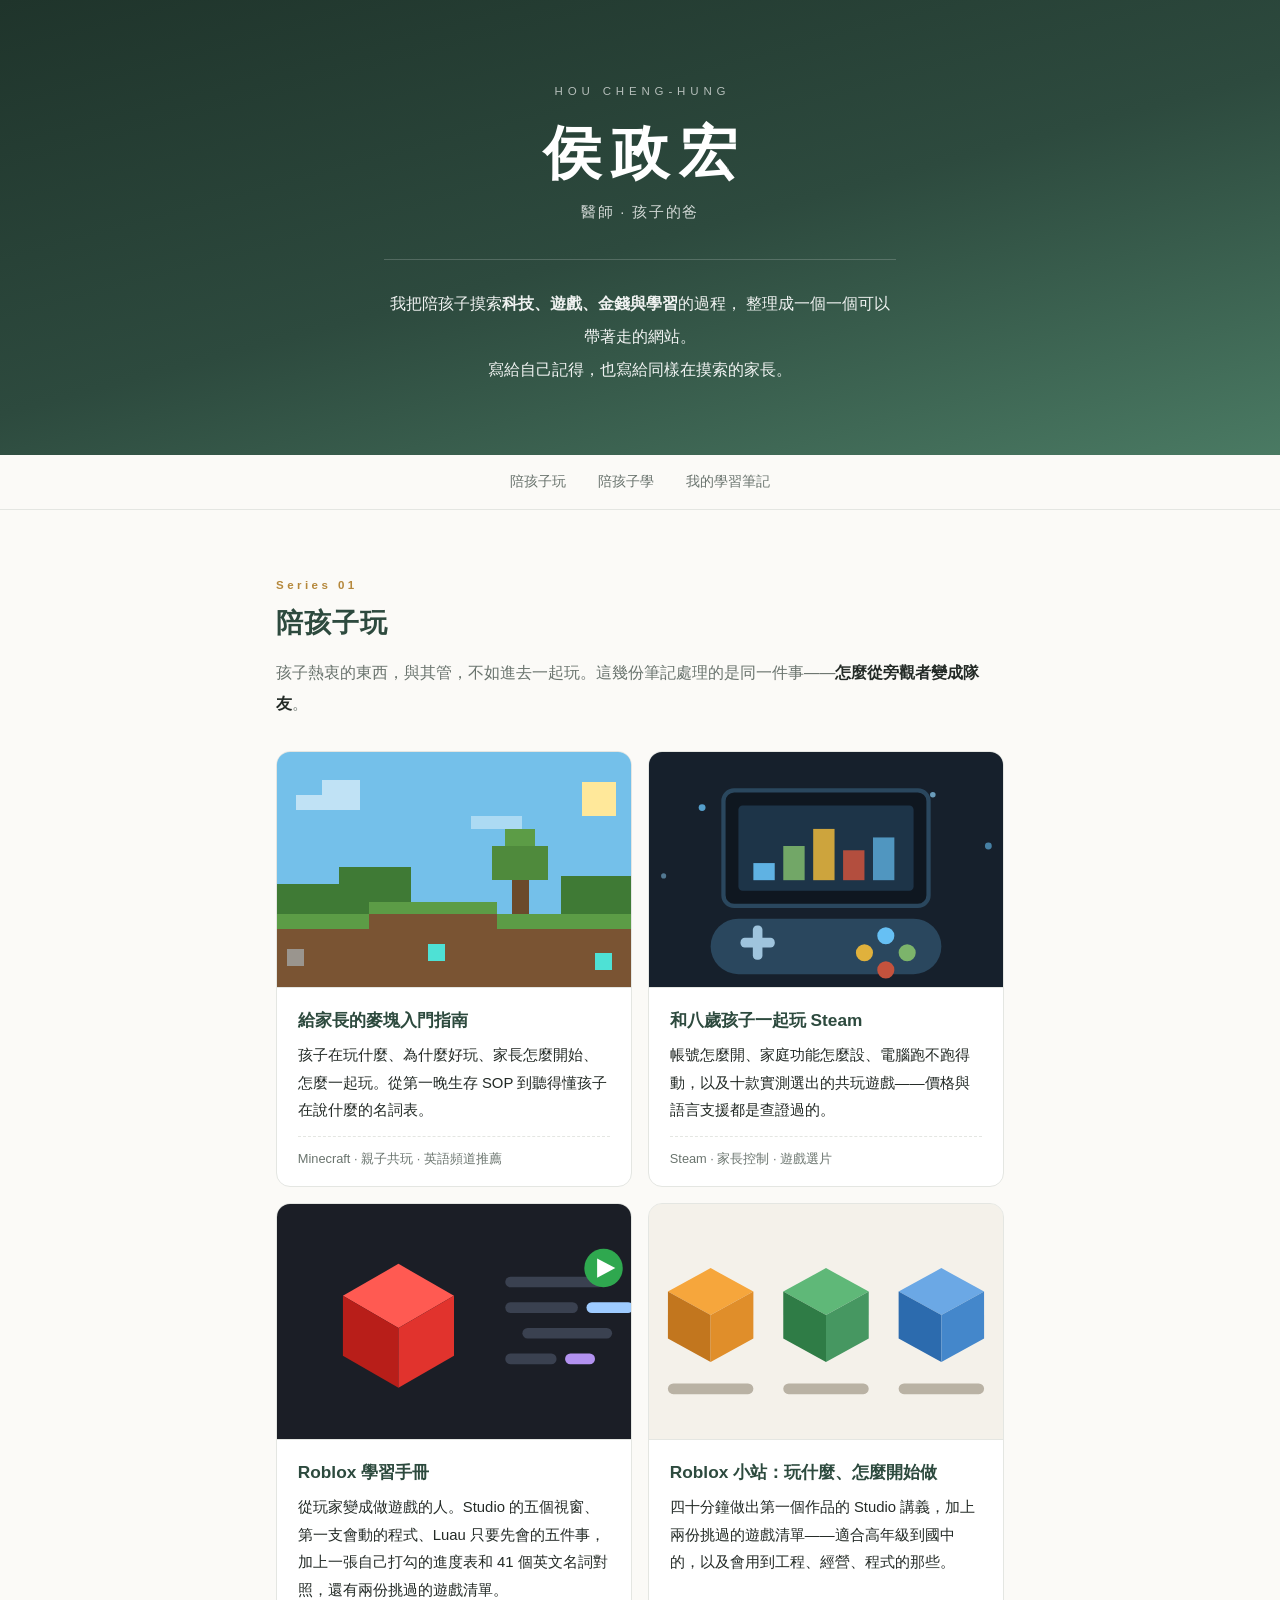
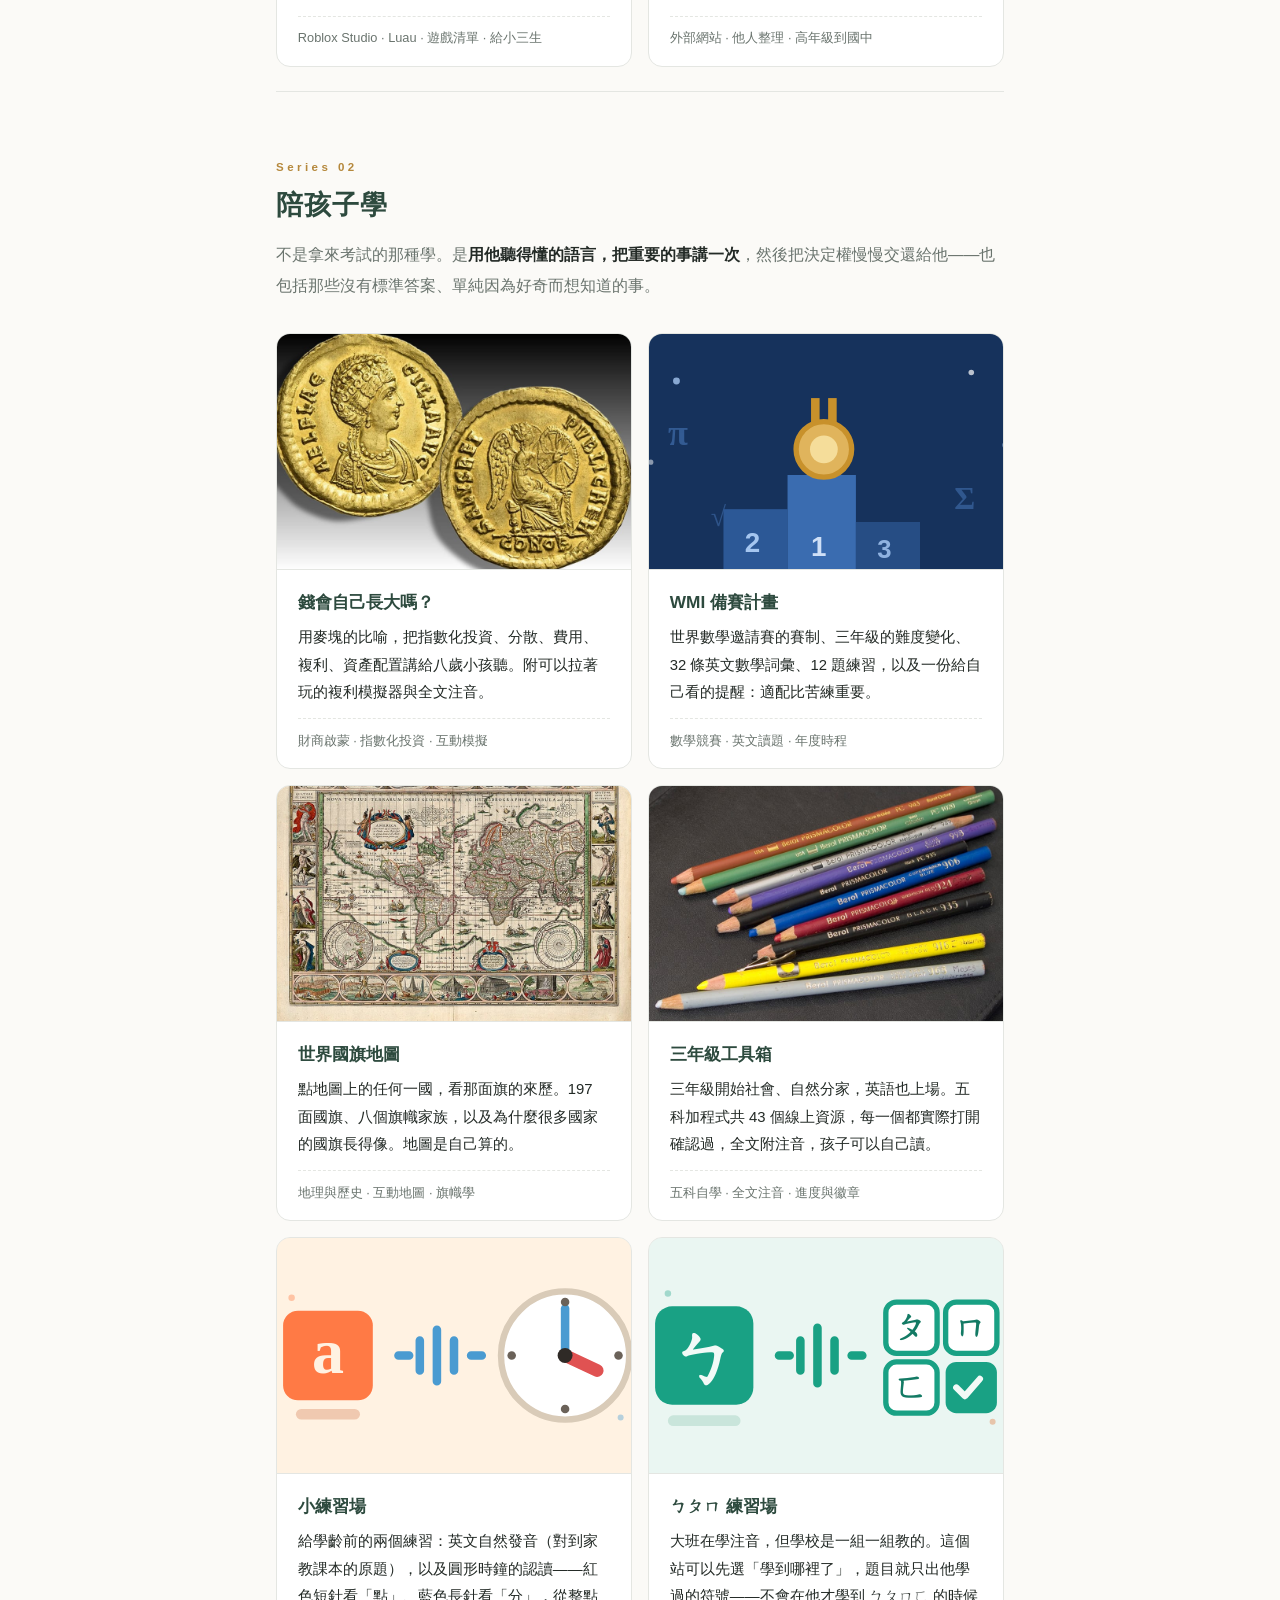
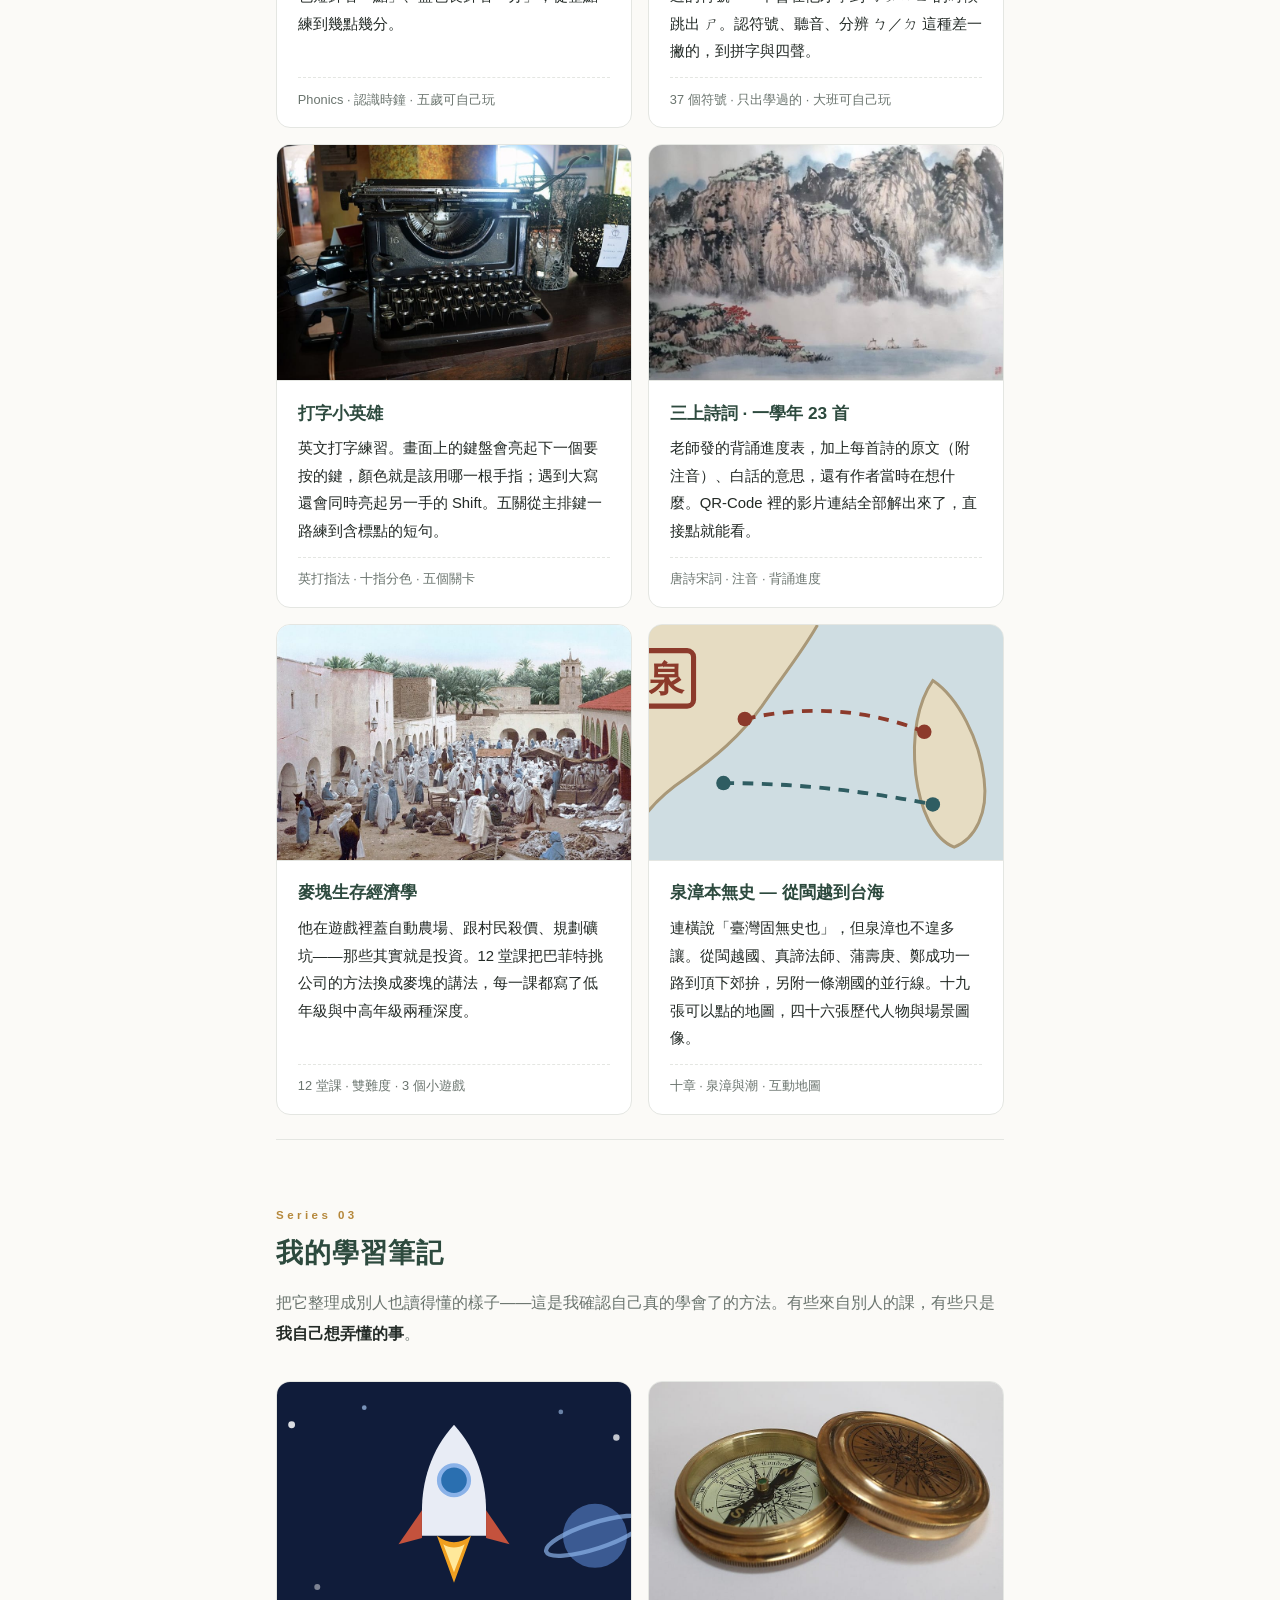
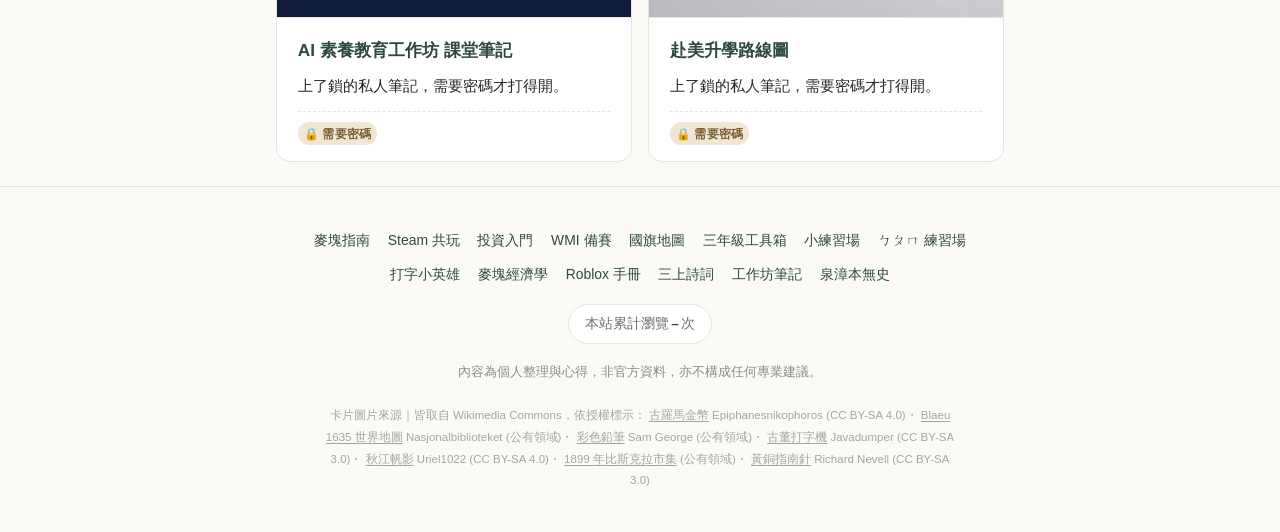
==== commit 106776f2: "首頁卡片縮圖改成 3:2，七張換上 Wikimedia 的實拍與古圖 原本縮圖是 7.75rem 固定高（約 2.87:1 的扁長條），圖文比例失衡， 是版面看起來擁擠的主因。改用 aspect-ra" ====
--- a/index.html
+++ b/index.html
@@ -170,25 +170,7 @@
   <div class="cards">
     <a class="card iv" href="https://kids-investing.pages.dev" target="_blank" rel="noopener">
       <div class="thumb">
-        <svg viewBox="0 0 200 110" preserveAspectRatio="xMidYMid slice" aria-hidden="true">
-          <rect width="200" height="110" fill="#e8f4ec"/>
-          <rect x="0" y="92" width="200" height="18" fill="#c9e3d2"/>
-          <rect x="20" y="70" width="16" height="22" rx="2" fill="#8fbfa4"/>
-          <rect x="42" y="56" width="16" height="36" rx="2" fill="#6fae8c"/>
-          <rect x="64" y="38" width="16" height="54" rx="2" fill="#4f9a70"/>
-          <rect x="86" y="22" width="16" height="70" rx="2" fill="#2f7d52"/>
-          <rect x="126" y="80" width="8" height="14" fill="#8a6240"/>
-          <circle cx="130" cy="62" r="20" fill="#4f9a70"/>
-          <circle cx="116" cy="70" r="13" fill="#5cae7e"/>
-          <circle cx="144" cy="70" r="13" fill="#5cae7e"/>
-          <circle cx="130" cy="48" r="11" fill="#6fbf8f"/>
-          <ellipse cx="168" cy="96" rx="15" ry="4.5" fill="#d9b04a"/>
-          <ellipse cx="168" cy="90" rx="15" ry="4.5" fill="#e8c463"/>
-          <ellipse cx="168" cy="84" rx="15" ry="4.5" fill="#f2d47e"/>
-          <circle cx="112" cy="34" r="4" fill="#e8c463"/>
-          <circle cx="152" cy="40" r="3" fill="#e8c463"/>
-          <circle cx="164" cy="60" r="3.5" fill="#e8c463"/>
-        </svg>
+        <img src="img/cards/iv.jpg" alt="古羅馬金幣特寫" width="900" height="600" loading="lazy" decoding="async">
       </div>
       <div class="body">
         <h3>錢會自己長大嗎？</h3>
@@ -229,36 +211,7 @@
 
     <a class="card wf" href="https://world-flags.pages.dev" target="_blank" rel="noopener">
       <div class="thumb">
-        <svg viewBox="0 0 200 110" preserveAspectRatio="xMidYMid slice" aria-hidden="true">
-          <!-- slice 會裁掉上下，重要內容都放在 y=20~90 之間 -->
-          <defs><clipPath id="wf-globe"><circle cx="74" cy="55" r="34"/></clipPath></defs>
-          <rect width="200" height="110" fill="#1b2a3d"/>
-          <circle cx="22" cy="26" r="1.5" fill="#fff" opacity=".7"/>
-          <circle cx="186" cy="30" r="1.2" fill="#e9b8a8" opacity=".65"/>
-          <circle cx="168" cy="88" r="1.4" fill="#fff" opacity=".5"/>
-          <circle cx="30" cy="86" r="1.1" fill="#e9b8a8" opacity=".45"/>
-          <!-- 地球 -->
-          <circle cx="74" cy="55" r="34" fill="#2b5f6b"/>
-          <!-- 陸塊夾在球內，不會溢出邊緣 -->
-          <g clip-path="url(#wf-globe)">
-            <path d="M50 32c8-4 17-3 21 2 3 4-2 8-7 9-6 1-12-1-15-5-2-3-1-5 1-6z" fill="#8fbfa4"/>
-            <path d="M45 48c6-2 12 1 13 6 1 6-3 12-8 15-4 2-8 0-9-4-2-7 0-15 4-17z" fill="#7fb494"/>
-            <path d="M80 40c9-3 19-1 24 4 4 4 1 9-4 11-8 3-18 2-22-3-3-4-1-10 2-12z" fill="#8fbfa4"/>
-            <path d="M84 62c6-2 12 1 14 6 2 6-1 13-6 16-4 2-8-1-9-6-2-6-2-14 1-16z" fill="#7fb494"/>
-            <path d="M95 80c4-1 8 1 8 4s-4 6-8 5-6-3-5-6c1-2 3-3 5-3z" fill="#8fbfa4"/>
-          </g>
-          <ellipse cx="74" cy="55" rx="34" ry="12" fill="none" stroke="#8fc4cd" stroke-width="1.5" opacity=".55"/>
-          <ellipse cx="74" cy="55" rx="34" ry="25" fill="none" stroke="#8fc4cd" stroke-width="1.3" opacity=".35"/>
-          <ellipse cx="74" cy="55" rx="12" ry="34" fill="none" stroke="#8fc4cd" stroke-width="1.5" opacity=".55"/>
-          <ellipse cx="74" cy="55" rx="25" ry="34" fill="none" stroke="#8fc4cd" stroke-width="1.3" opacity=".35"/>
-          <!-- 旗桿與國旗 -->
-          <rect x="148" y="26" width="3.4" height="60" rx="1.7" fill="#e6dcc6"/>
-          <circle cx="149.7" cy="24" r="2.6" fill="#e9b8a8"/>
-          <path d="M151.4 30c8-4 16 4 24 0v18c-8 4-16-4-24 0z" fill="#c1452e"/>
-          <path d="M151.4 36c8-4 16 4 24 0v6c-8 4-16-4-24 0z" fill="#e6dcc6"/>
-          <path d="M151.4 54c8-4 16 4 24 0v14c-8 4-16-4-24 0z" fill="#3d7f8c"/>
-          <path d="M151.4 74c8-4 16 4 24 0v10c-8 4-16-4-24 0z" fill="#e0b45c"/>
-        </svg>
+        <img src="img/cards/wf.jpg" alt="Blaeu 1635 年古世界地圖" width="900" height="600" loading="lazy" decoding="async">
       </div>
       <div class="body">
         <h3>世界國旗地圖</h3>
@@ -269,28 +222,7 @@
 
     <a class="card g3" href="https://grade3-toolbox.pages.dev" target="_blank" rel="noopener">
       <div class="thumb">
-        <svg viewBox="0 0 200 110" preserveAspectRatio="xMidYMid slice" aria-hidden="true">
-          <!-- slice 會裁掉上下，內容集中在 y=20~90 -->
-          <rect width="200" height="110" fill="#f6e3c8"/>
-          <circle cx="24" cy="30" r="1.6" fill="#d9702f" opacity=".35"/>
-          <circle cx="176" cy="34" r="1.4" fill="#2f8f83" opacity=".35"/>
-          <circle cx="30" cy="80" r="1.3" fill="#4a6fb5" opacity=".3"/>
-          <circle cx="172" cy="78" r="1.5" fill="#4f9a5a" opacity=".3"/>
-          <!-- 箱子後面露出來的五科 -->
-          <rect x="62" y="34" width="13" height="22" rx="2" fill="#c25b52"/>
-          <rect x="79" y="27" width="12" height="29" rx="2" fill="#2f8f83"/>
-          <rect x="95" y="31" width="12" height="25" rx="2" fill="#4a6fb5"/>
-          <rect x="111" y="29" width="12" height="27" rx="2" fill="#d1922f"/>
-          <rect x="127" y="36" width="12" height="20" rx="2" fill="#4f9a5a"/>
-          <!-- 工具箱 -->
-          <rect x="52" y="52" width="96" height="32" rx="4" fill="#d9702f"/>
-          <rect x="52" y="60" width="96" height="2.6" fill="#b8542a"/>
-          <rect x="93" y="55" width="14" height="10" rx="2" fill="#fdf7ee"/>
-          <text x="72" y="78" font-family="Georgia, serif" font-size="15" font-weight="700"
-                fill="#fdf7ee" text-anchor="middle">3</text>
-          <text x="128" y="77" font-family="Georgia, serif" font-size="11"
-                fill="#fdf7ee" opacity=".85" text-anchor="middle">ㄅㄆㄇ</text>
-        </svg>
+        <img src="img/cards/g3.jpg" alt="一排彩色鉛筆" width="900" height="600" loading="lazy" decoding="async">
       </div>
       <div class="body">
         <h3>三年級工具箱</h3>
@@ -369,59 +301,7 @@
 
     <a class="card th" href="typing-hero/">
       <div class="thumb">
-        <svg viewBox="0 0 200 110" preserveAspectRatio="xMidYMid slice" aria-hidden="true">
-          <!-- slice 會裁掉上下，鍵盤壓在 y=27~84 之間 -->
-          <rect width="200" height="110" fill="#1B1E2E"/>
-          <rect x="18" y="19" width="164" height="72" rx="10" fill="#282C3E"/>
-          <!-- 第一排：鍵底的顏色線就是該用哪根手指 -->
-          <g fill="#3A4058">
-            <rect x="26" y="27" width="16" height="13" rx="3"/>
-            <rect x="45" y="27" width="16" height="13" rx="3"/>
-            <rect x="64" y="27" width="16" height="13" rx="3"/>
-            <rect x="83" y="27" width="16" height="13" rx="3"/>
-            <rect x="102" y="27" width="16" height="13" rx="3"/>
-            <rect x="121" y="27" width="16" height="13" rx="3"/>
-            <rect x="140" y="27" width="16" height="13" rx="3"/>
-            <rect x="159" y="27" width="16" height="13" rx="3"/>
-          </g>
-          <g>
-            <rect x="28" y="37" width="12" height="2" rx="1" fill="#FF6B6B"/>
-            <rect x="47" y="37" width="12" height="2" rx="1" fill="#FF9F45"/>
-            <rect x="66" y="37" width="12" height="2" rx="1" fill="#F5C518"/>
-            <rect x="85" y="37" width="12" height="2" rx="1" fill="#4ADE80"/>
-            <rect x="104" y="37" width="12" height="2" rx="1" fill="#38BDF8"/>
-            <rect x="123" y="37" width="12" height="2" rx="1" fill="#A78BFA"/>
-            <rect x="142" y="37" width="12" height="2" rx="1" fill="#F472B6"/>
-            <rect x="161" y="37" width="12" height="2" rx="1" fill="#2DD4BF"/>
-          </g>
-          <!-- 第二排：中間那顆是「下一個要按的鍵」，亮成該手指的顏色 -->
-          <g fill="#3A4058">
-            <rect x="32" y="43" width="16" height="13" rx="3"/>
-            <rect x="51" y="43" width="16" height="13" rx="3"/>
-            <rect x="89" y="43" width="16" height="13" rx="3"/>
-            <rect x="108" y="43" width="16" height="13" rx="3"/>
-            <rect x="127" y="43" width="16" height="13" rx="3"/>
-            <rect x="146" y="43" width="16" height="13" rx="3"/>
-          </g>
-          <rect x="70" y="43" width="16" height="13" rx="3" fill="#FF5A1F"/>
-          <text x="78" y="53" font-size="9" font-weight="700" fill="#10131C"
-                font-family="Consolas, ui-monospace, monospace" text-anchor="middle">f</text>
-          <!-- 第三排：F、J 上的定位凸點 -->
-          <g fill="#3A4058">
-            <rect x="38" y="59" width="16" height="13" rx="3"/>
-            <rect x="57" y="59" width="16" height="13" rx="3"/>
-            <rect x="76" y="59" width="16" height="13" rx="3"/>
-            <rect x="95" y="59" width="16" height="13" rx="3"/>
-            <rect x="114" y="59" width="16" height="13" rx="3"/>
-            <rect x="133" y="59" width="16" height="13" rx="3"/>
-            <rect x="152" y="59" width="16" height="13" rx="3"/>
-          </g>
-          <rect x="61" y="68" width="8" height="1.6" rx="0.8" fill="#9AA2BE"/>
-          <rect x="118" y="68" width="8" height="1.6" rx="0.8" fill="#9AA2BE"/>
-          <!-- 空白鍵 -->
-          <rect x="66" y="75" width="68" height="9" rx="3" fill="#3A4058"/>
-          <rect x="68" y="80.5" width="64" height="1.8" rx="0.9" fill="#94A3B8"/>
-        </svg>
+        <img src="img/cards/th.jpg" alt="古董打字機" width="900" height="600" loading="lazy" decoding="async">
       </div>
       <div class="body">
         <h3>打字小英雄</h3>
@@ -432,44 +312,7 @@
 
     <a class="card po" href="poems/">
       <div class="thumb">
-        <svg viewBox="0 0 200 110" preserveAspectRatio="xMidYMid slice" aria-hidden="true">
-          <!-- slice 會裁掉上下，內容集中在 y=20~90 -->
-          <rect width="200" height="110" fill="#EEF0EA"/>
-          <!-- 一張詩箋，直式行線 -->
-          <rect x="52" y="18" width="96" height="76" rx="2" fill="#FBFBF8" stroke="#D3D8CE" stroke-width="1.5"/>
-          <g stroke="#DDE2D8" stroke-width="1">
-            <path d="M68 26 V86 M84 26 V86 M100 26 V86 M116 26 V86 M132 26 V86"/>
-          </g>
-          <!-- 直排的字，用短線代表 -->
-          <g fill="#3B4038">
-            <rect x="70" y="30" width="10" height="10" rx="1"/>
-            <rect x="70" y="44" width="10" height="10" rx="1"/>
-            <rect x="70" y="58" width="10" height="10" rx="1"/>
-            <rect x="86" y="30" width="10" height="10" rx="1"/>
-            <rect x="86" y="44" width="10" height="10" rx="1"/>
-            <rect x="102" y="30" width="10" height="10" rx="1"/>
-            <rect x="102" y="44" width="10" height="10" rx="1"/>
-            <rect x="102" y="58" width="10" height="10" rx="1"/>
-            <rect x="118" y="30" width="10" height="10" rx="1"/>
-            <rect x="118" y="44" width="10" height="10" rx="1"/>
-          </g>
-          <!-- 注音：字右邊的小點 -->
-          <g fill="#8A9186">
-            <rect x="81.5" y="31" width="2" height="7" rx="1"/>
-            <rect x="81.5" y="45" width="2" height="7" rx="1"/>
-            <rect x="97.5" y="31" width="2" height="7" rx="1"/>
-            <rect x="113.5" y="31" width="2" height="7" rx="1"/>
-            <rect x="113.5" y="45" width="2" height="7" rx="1"/>
-          </g>
-          <!-- 印泥章 -->
-          <rect x="120" y="70" width="18" height="18" rx="2" fill="#A8352A"/>
-          <g stroke="#FBFBF8" stroke-width="1.6" fill="none">
-            <path d="M124 76 h10 M129 74 v10 M125 82 h8"/>
-          </g>
-          <!-- 左右留白處的墨點 -->
-          <circle cx="30" cy="34" r="2.5" fill="#C2C8BC"/>
-          <circle cx="172" cy="78" r="2" fill="#C2C8BC"/>
-        </svg>
+        <img src="img/cards/po.jpg" alt="中國水墨山水畫" width="900" height="600" loading="lazy" decoding="async">
       </div>
       <div class="body">
         <h3>三上詩詞 · 一學年 23 首</h3>
@@ -480,29 +323,7 @@
 
     <a class="card me" href="https://minecraft-economy-9l2.pages.dev" target="_blank" rel="noopener">
       <div class="thumb">
-        <svg viewBox="0 0 200 110" preserveAspectRatio="xMidYMid slice" aria-hidden="true">
-          <!-- 全部用直角方塊，不用曲線——麥塊的識別就是方塊 -->
-          <rect width="200" height="110" fill="#bfe4f7"/>
-          <rect x="0" y="76" width="200" height="34" fill="#8a6a44"/>
-          <rect x="0" y="76" width="200" height="8" fill="#4a7c3f"/>
-          <rect x="0" y="82" width="200" height="4"
-                fill="none" stroke="#6aa055" stroke-width="4" stroke-dasharray="16 16"/>
-          <!-- 左：一株小麥 -->
-          <g fill="#e0c05a">
-            <rect x="30" y="44" width="7" height="32"/><rect x="23" y="50" width="7" height="7"/><rect x="37" y="50" width="7" height="7"/>
-            <rect x="52" y="38" width="7" height="38"/><rect x="45" y="44" width="7" height="7"/><rect x="59" y="44" width="7" height="7"/>
-          </g>
-          <!-- 中：綠寶石 -->
-          <g fill="#17a55e">
-            <rect x="92" y="42" width="16" height="16"/><rect x="96" y="38" width="8" height="24"/>
-          </g>
-          <!-- 右：一根柱子上疊高的方塊，代表會長大 -->
-          <g fill="#e0a92c">
-            <rect x="132" y="64" width="12" height="12"/>
-            <rect x="148" y="52" width="12" height="24"/>
-            <rect x="164" y="36" width="12" height="40"/>
-          </g>
-        </svg>
+        <img src="img/cards/me.jpg" alt="1899 年北非市集舊照" width="900" height="600" loading="lazy" decoding="async">
       </div>
       <div class="body">
         <h3>麥塊生存經濟學</h3>
@@ -580,23 +401,7 @@
 
     <a class="card rd" href="https://study-abroad-roadmap.pages.dev" target="_blank" rel="noopener">
       <div class="thumb">
-        <svg viewBox="0 0 200 110" preserveAspectRatio="xMidYMid slice" aria-hidden="true">
-          <rect width="200" height="110" fill="#0E2A30"/>
-          <!-- 緯線 -->
-          <path d="M0 28 H200 M0 54 H200 M0 80 H200" stroke="#1B3D46" stroke-width="1"/>
-          <!-- 三條分岔的路 -->
-          <path d="M26 78 C72 76 100 60 166 34" fill="none" stroke="#4FB3BC" stroke-width="2.6" stroke-linecap="round"/>
-          <path d="M26 78 C76 82 110 78 176 62" fill="none" stroke="#7FA6AF" stroke-width="1.7" stroke-dasharray="5 4" opacity=".8"/>
-          <path d="M26 78 C74 92 112 98 174 94" fill="none" stroke="#7FA6AF" stroke-width="1.7" stroke-dasharray="5 4" opacity=".6"/>
-          <!-- 起點 -->
-          <circle cx="26" cy="78" r="4.6" fill="#E2E9ED"/>
-          <!-- 終點：學士帽 -->
-          <path d="M166 24 l13 5.5 -13 5.5 -13 -5.5 z" fill="#C4A461"/>
-          <path d="M161 31.5 v6 a5 3 0 0 0 10 0 v-6" fill="#C4A461" opacity=".72"/>
-          <!-- 另兩個終點 -->
-          <circle cx="176" cy="62" r="4" fill="#4FB3BC"/>
-          <circle cx="174" cy="94" r="3.6" fill="#D97A5F"/>
-        </svg>
+        <img src="img/cards/rd.jpg" alt="打開的黃銅指南針" width="900" height="600" loading="lazy" decoding="async">
       </div>
       <div class="body">
         <h3>赴美升學路線圖</h3>
@@ -631,6 +436,16 @@
       本站累計瀏覽 <strong id="view-count">–</strong> 次
     </p>
     <p class="small">內容為個人整理與心得，非官方資料，亦不構成任何專業建議。</p>
+    <p class="credits">
+      卡片圖片來源｜皆取自 Wikimedia Commons，依授權標示：
+      <a href="https://commons.wikimedia.org/wiki/File:Antik_Sikkeler_N%C3%BCmizmatik_Aelia_Flaccilla.jpg" target="_blank" rel="noopener">古羅馬金幣</a> Epiphanesnikophoros (CC BY-SA 4.0)・
+      <a href="https://commons.wikimedia.org/wiki/File:Blaeu_Nova_Totius_Terrarum_orbis_Geographica_ac_Hydrographica_Tabula_1635.jpg" target="_blank" rel="noopener">Blaeu 1635 世界地圖</a> Nasjonalbiblioteket (公有領域)・
+      <a href="https://commons.wikimedia.org/wiki/File:Berol_prismacolor_pencils.jpg" target="_blank" rel="noopener">彩色鉛筆</a> Sam George (公有領域)・
+      <a href="https://commons.wikimedia.org/wiki/File:Anticuaria_Mariscal_Robledo_(11).JPG" target="_blank" rel="noopener">古董打字機</a> Javadumper (CC BY-SA 3.0)・
+      <a href="https://commons.wikimedia.org/wiki/File:Sailing_Boats_on_an_Autumn_River.jpg" target="_blank" rel="noopener">秋江帆影</a> Uriel1022 (CC BY-SA 4.0)・
+      <a href="https://commons.wikimedia.org/wiki/File:Biskra_market_1899.jpg" target="_blank" rel="noopener">1899 年比斯克拉市集</a> (公有領域)・
+      <a href="https://commons.wikimedia.org/wiki/File:2013_compass.JPG" target="_blank" rel="noopener">黃銅指南針</a> Richard Nevell (CC BY-SA 3.0)
+    </p>
   </div>
 </footer>
 
--- a/style.css
+++ b/style.css
@@ -169,19 +169,23 @@
 }
 
 .thumb {
-  height: 7.75rem;
+  aspect-ratio: 3 / 2;
   overflow: hidden;
   border-bottom: 1px solid var(--line);
-}
-
-.thumb svg {
+  background: var(--line);
+}
+
+.thumb svg,
+.thumb img {
   display: block;
   width: 100%;
   height: 100%;
+  object-fit: cover;
   transition: transform .4s ease;
 }
 
-.card:hover .thumb svg { transform: scale(1.06); }
+.card:hover .thumb svg,
+.card:hover .thumb img { transform: scale(1.06); }
 
 .body { padding: 1.15rem 1.3rem 1rem; flex: 1; display: flex; flex-direction: column; }
 
@@ -244,6 +248,16 @@
 
 footer .small { margin: 0; font-size: .8rem; opacity: .8; }
 
+footer .credits {
+  max-width: 40rem;
+  margin: 1.25rem auto 0;
+  font-size: .72rem;
+  line-height: 1.9;
+  opacity: .62;
+}
+footer .credits a { color: inherit; text-decoration: underline; text-underline-offset: 2px; }
+footer .credits a:hover { color: var(--green); }
+
 a { color: var(--green); }
 
 /* ── 手機 ─────────────────────────────── */
@@ -254,7 +268,6 @@
   .hero h1 { letter-spacing: .12em; text-indent: .12em; }
   section { padding-top: 3rem; }
   .cards { grid-template-columns: 1fr; }
-  .thumb { height: 5.5rem; font-size: 2.2rem; }
 }
 
 /* 上了密碼鎖的筆記，卡片上要先講清楚，不然點進去看到密碼框會以為壞了 */
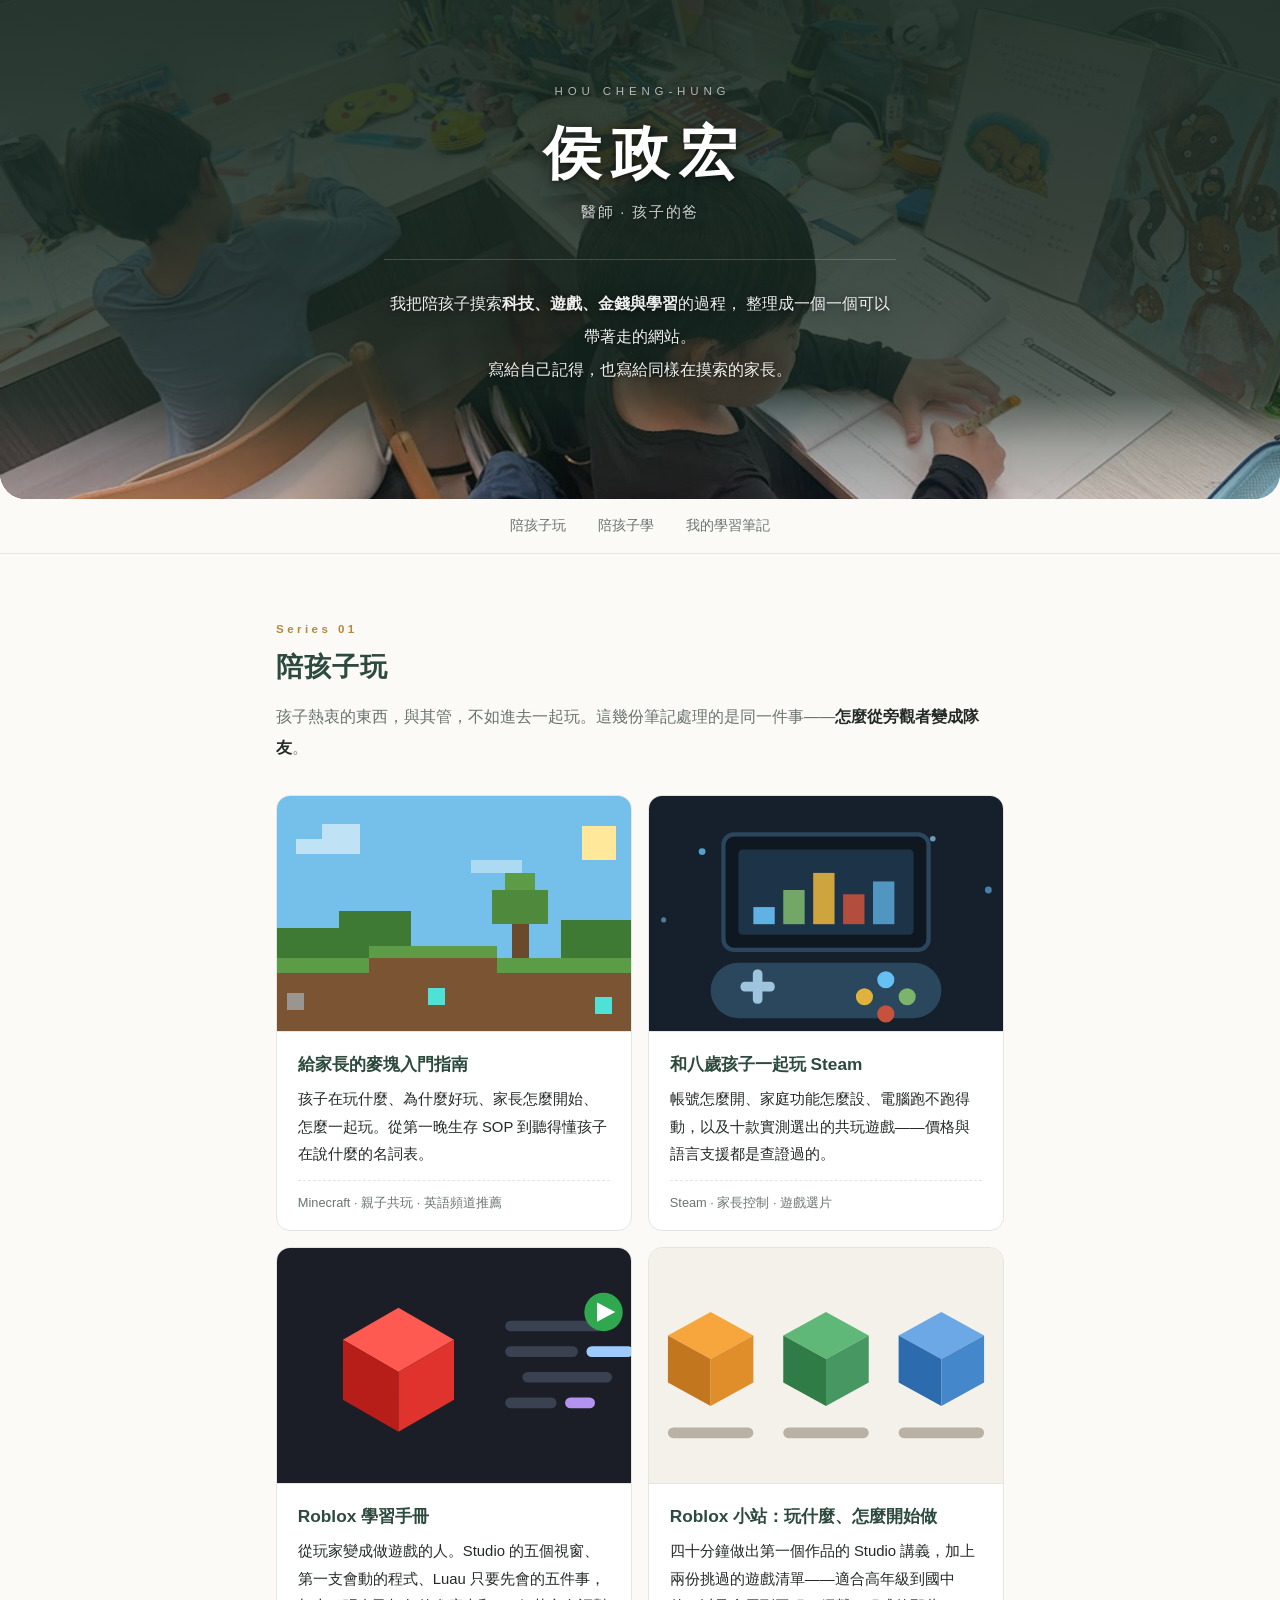
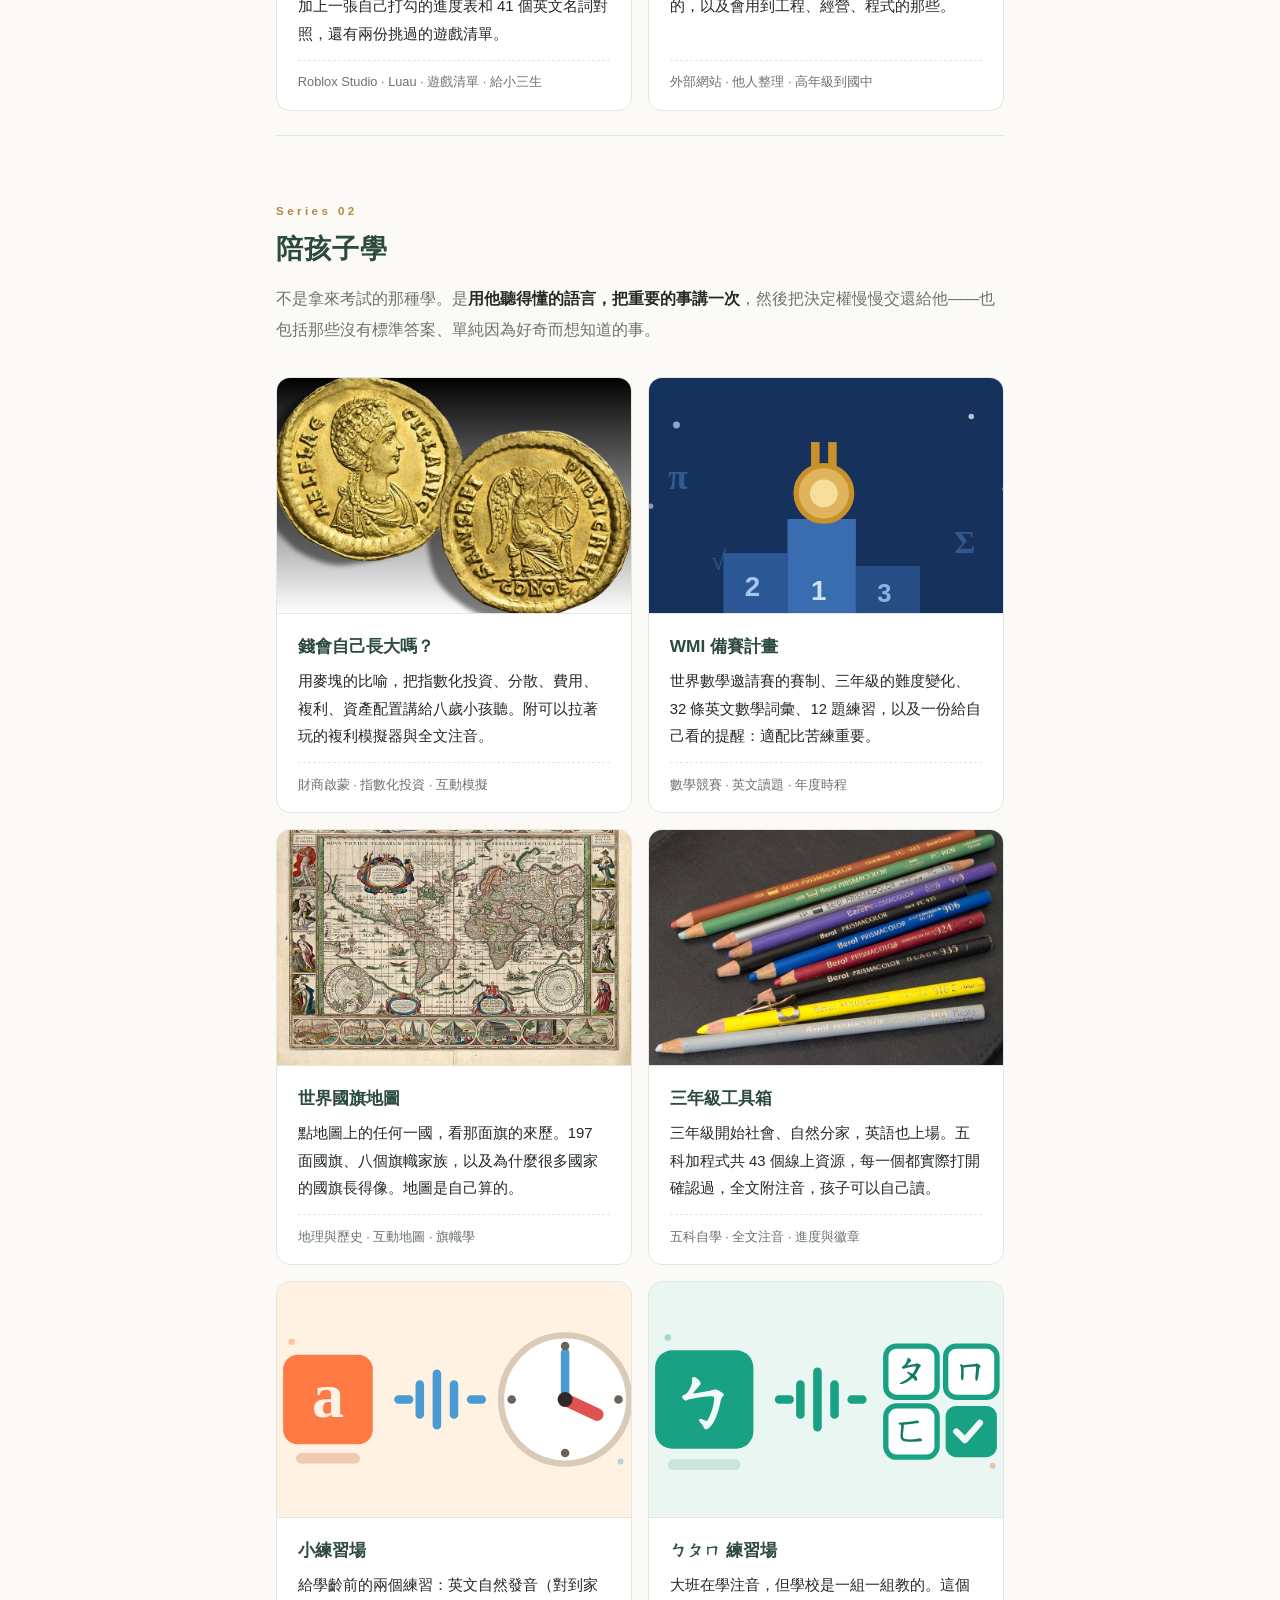
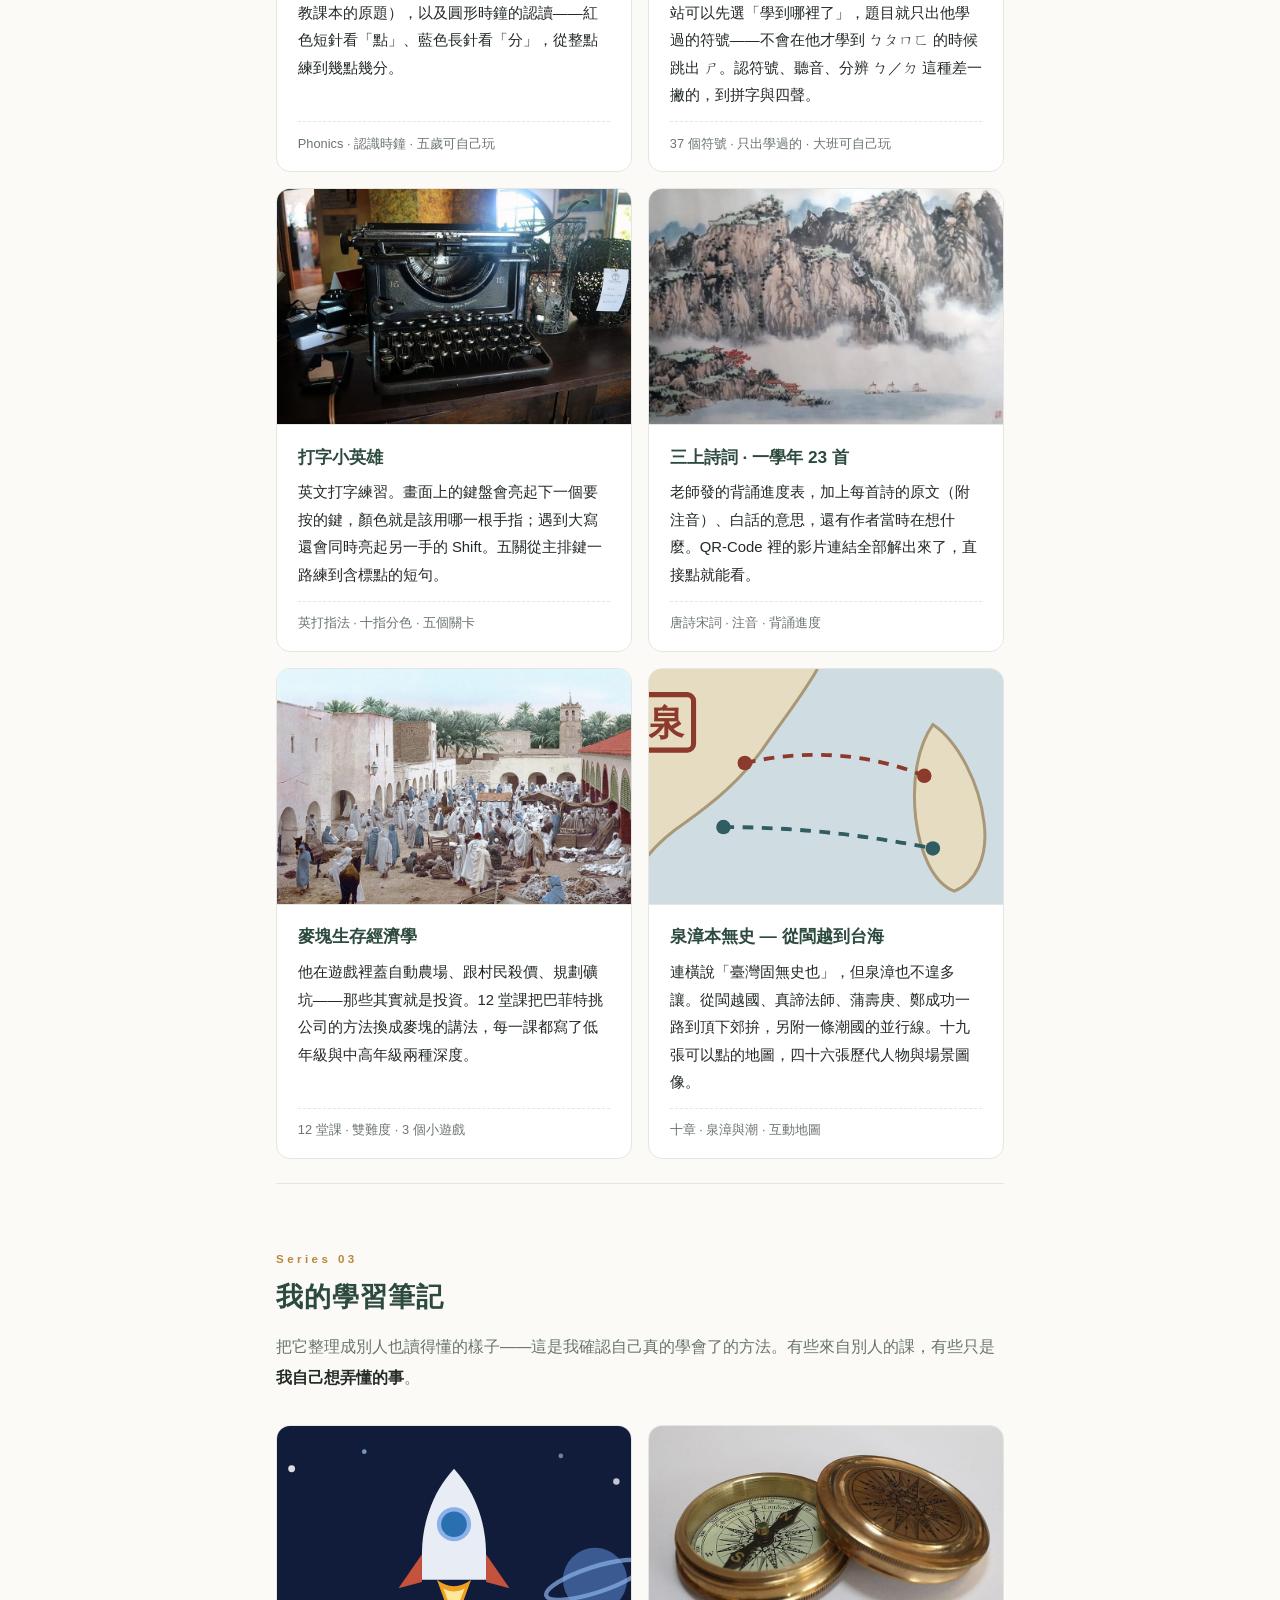
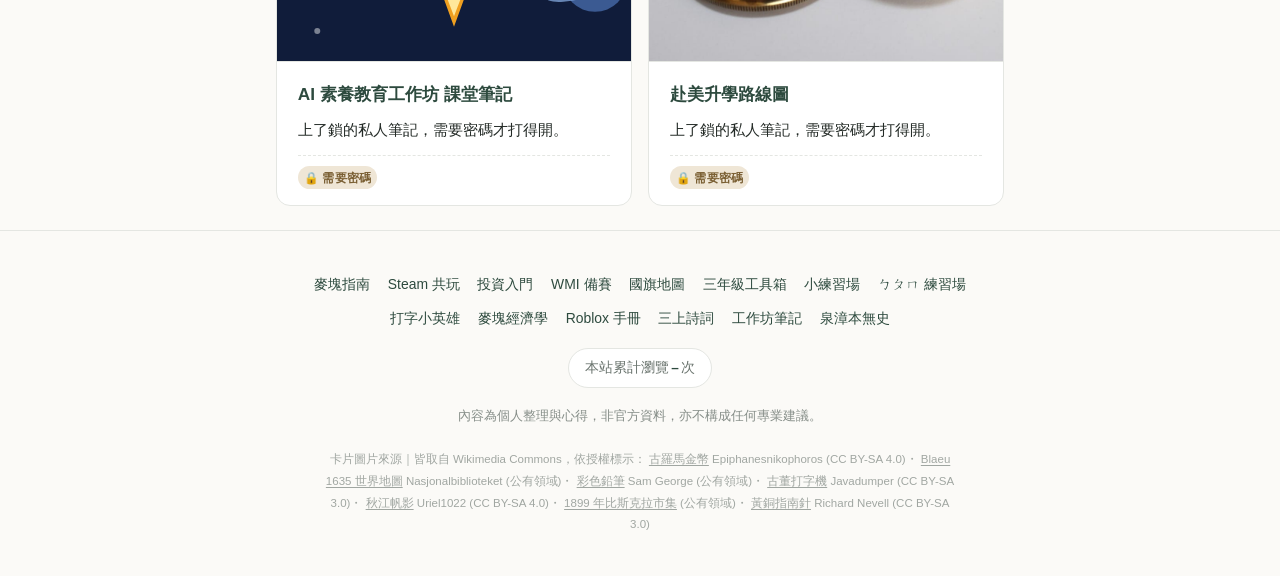
==== commit f07e7887: "首頁 banner 換成孩子寫功課的照片 照蔡依橙 iclab 的 hero 手法：照片鋪滿、上面疊一層由上而下的漸層 遮罩、白字加雙層 text-shadow、底部圓角。  遮罩梯度依實際文字位置訂" ====
--- a/index.html
+++ b/index.html
@@ -13,6 +13,10 @@
 <body>
 
 <header class="hero">
+  <div class="hero-cover">
+    <img src="img/hero.jpg" alt="兩個孩子在同一張書桌前各自做功課，桌上有地球儀、繪本與文具" width="1600" height="720" fetchpriority="high">
+  </div>
+  <div class="hero-overlay"></div>
   <div class="wrap">
     <p class="kicker">HOU CHENG-HUNG</p>
     <h1>侯政宏</h1>
--- a/style.css
+++ b/style.css
@@ -47,10 +47,44 @@
 /* ── Hero ─────────────────────────────── */
 
 .hero {
+  position: relative;
+  overflow: hidden;
+  /* 圖片載入前的底色，也是遮罩的基調 */
   background: linear-gradient(165deg, #1f342b, #2d4a3e 52%, #4a7a63);
   color: #fff;
-  padding: 5rem 0 4.25rem;
+  padding: 5rem 0 7rem;
   text-align: center;
+  border-radius: 0 0 26px 26px;
+}
+
+.hero-cover { position: absolute; inset: 0; }
+.hero-cover img {
+  width: 100%;
+  height: 100%;
+  object-fit: cover;
+  object-position: center 46%;
+}
+
+/* 上深下淺：文字在上半部要讀得清楚，下半部讓照片本身露出來 */
+.hero-overlay {
+  position: absolute;
+  inset: 0;
+  background: linear-gradient(to bottom,
+    rgba(22, 40, 32, .90) 0%,
+    rgba(22, 40, 32, .84) 45%,
+    rgba(22, 40, 32, .76) 72%,
+    rgba(22, 40, 32, .72) 79%,   /* lede 到此結束，以下讓照片透出來 */
+    rgba(22, 40, 32, .38) 90%,
+    rgba(22, 40, 32, .22) 100%);
+}
+
+.hero > .wrap { position: relative; }
+
+.hero .kicker,
+.hero h1,
+.hero .role,
+.hero .lede {
+  text-shadow: 0 1px 6px rgba(0,0,0,.55), 0 3px 20px rgba(0,0,0,.4);
 }
 
 .hero .kicker {
@@ -264,7 +298,15 @@
 
 @media (max-width: 34rem) {
   body { font-size: 16px; }
-  .hero { padding: 3.75rem 0 3rem; }
+  .hero { padding: 3.75rem 0 4.75rem; border-radius: 0 0 20px 20px; }
+  /* 窄螢幕文字換行多，遮罩要整體壓深一點才讀得清楚 */
+  .hero-overlay {
+    background: linear-gradient(to bottom,
+      rgba(22, 40, 32, .92) 0%,
+      rgba(22, 40, 32, .88) 60%,
+      rgba(22, 40, 32, .82) 84%,
+      rgba(22, 40, 32, .46) 100%);
+  }
   .hero h1 { letter-spacing: .12em; text-indent: .12em; }
   section { padding-top: 3rem; }
   .cards { grid-template-columns: 1fr; }
